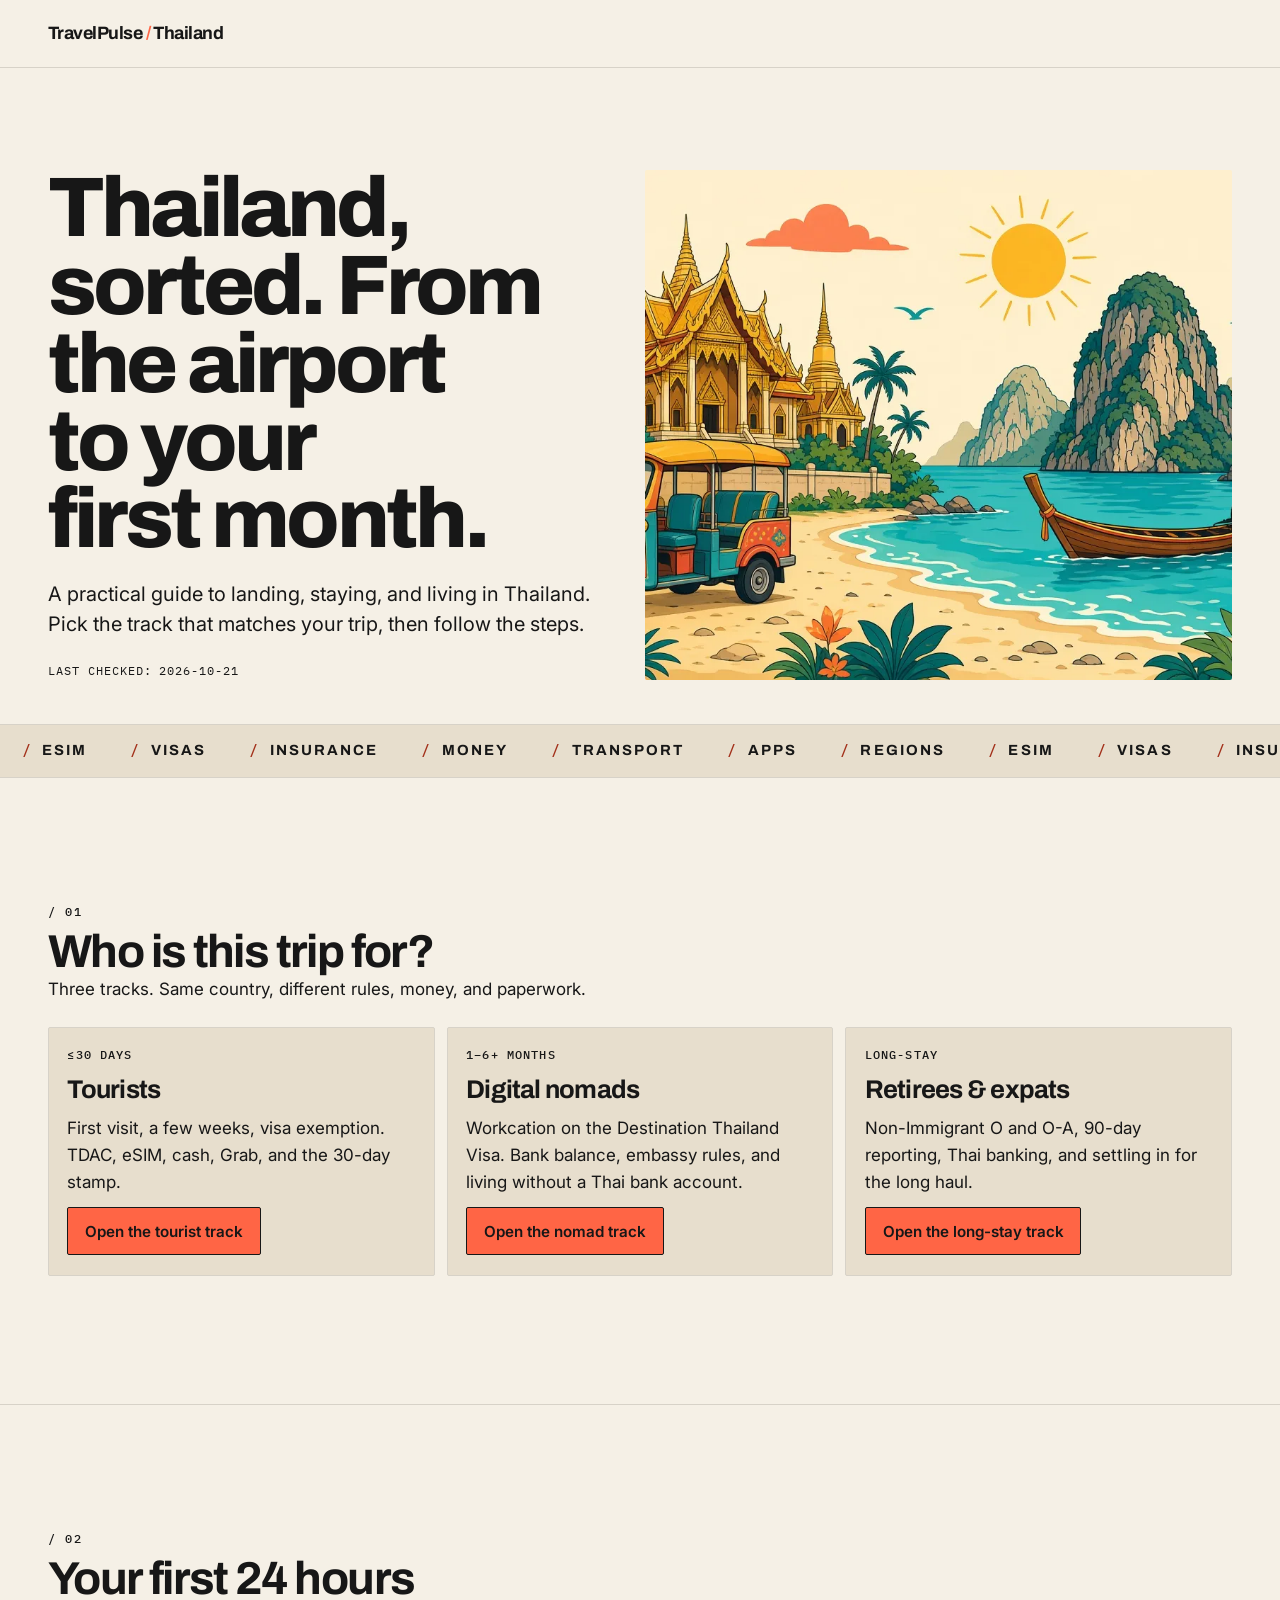
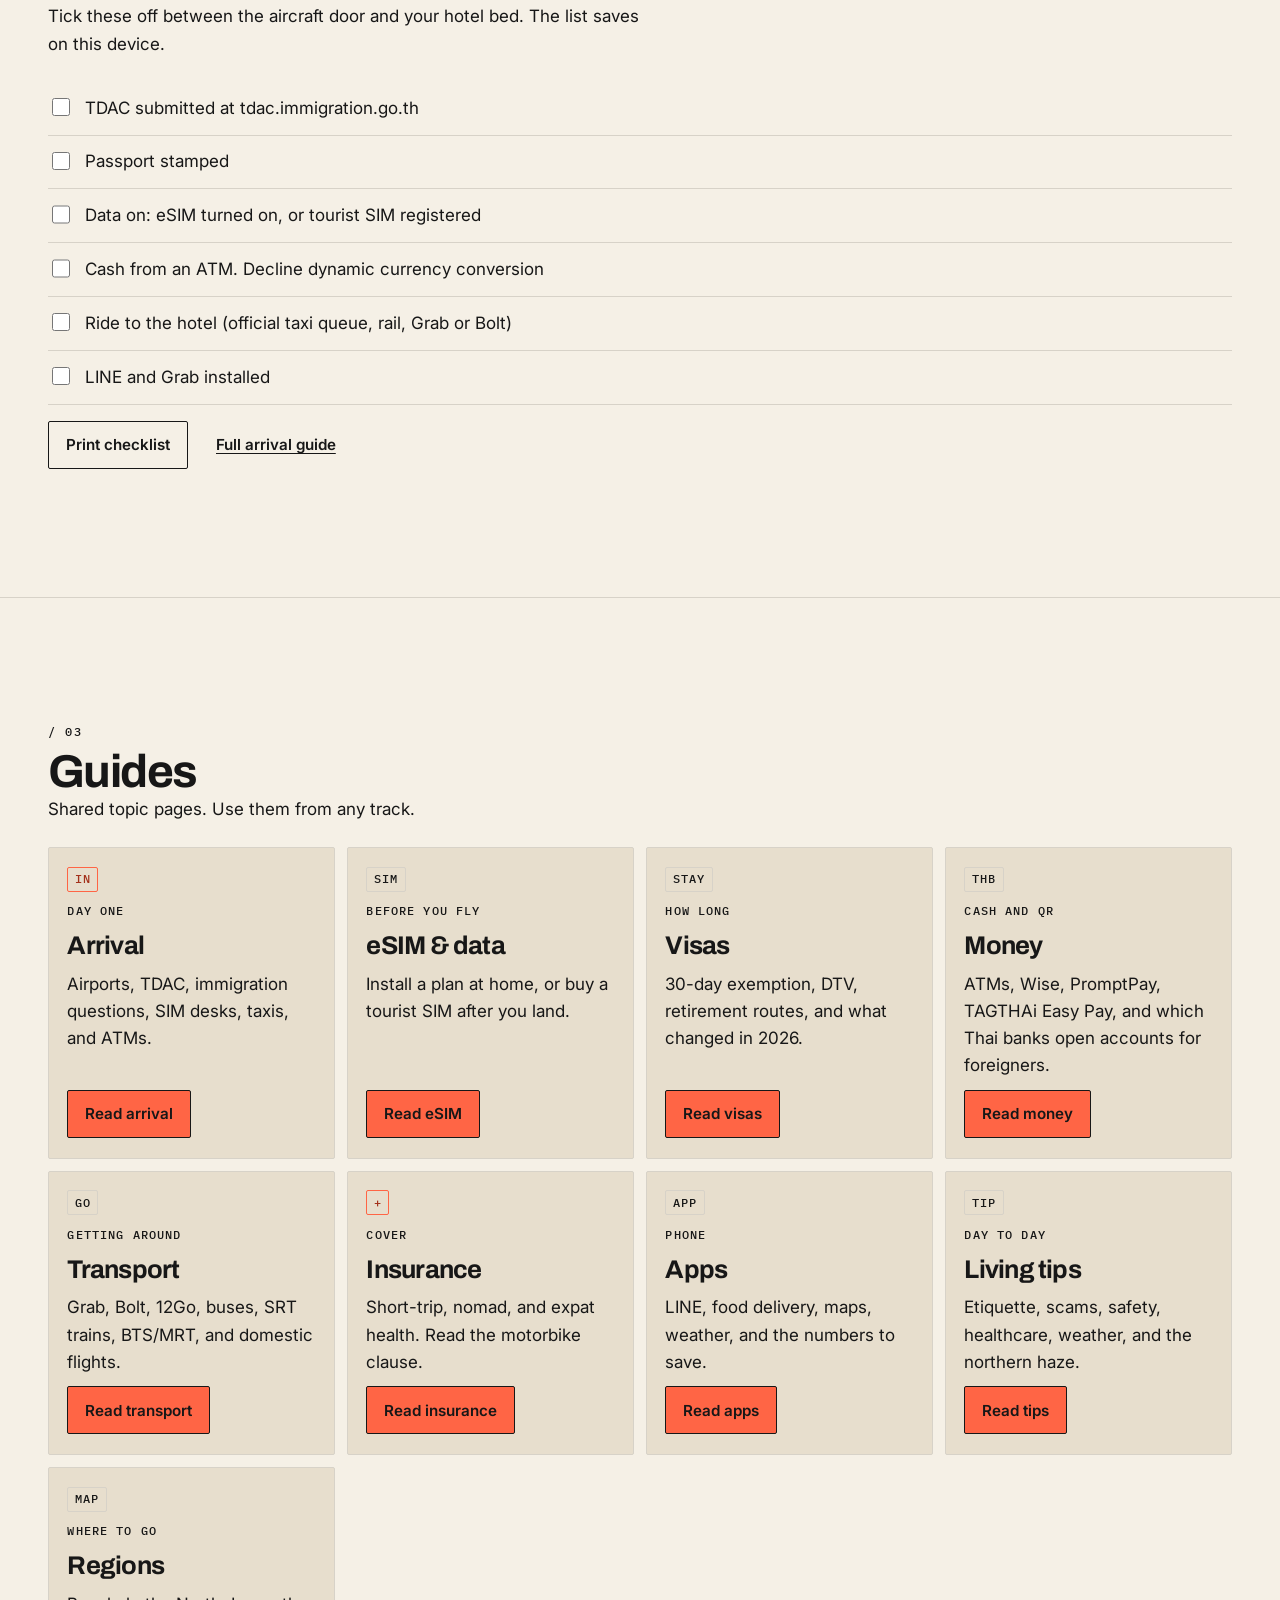
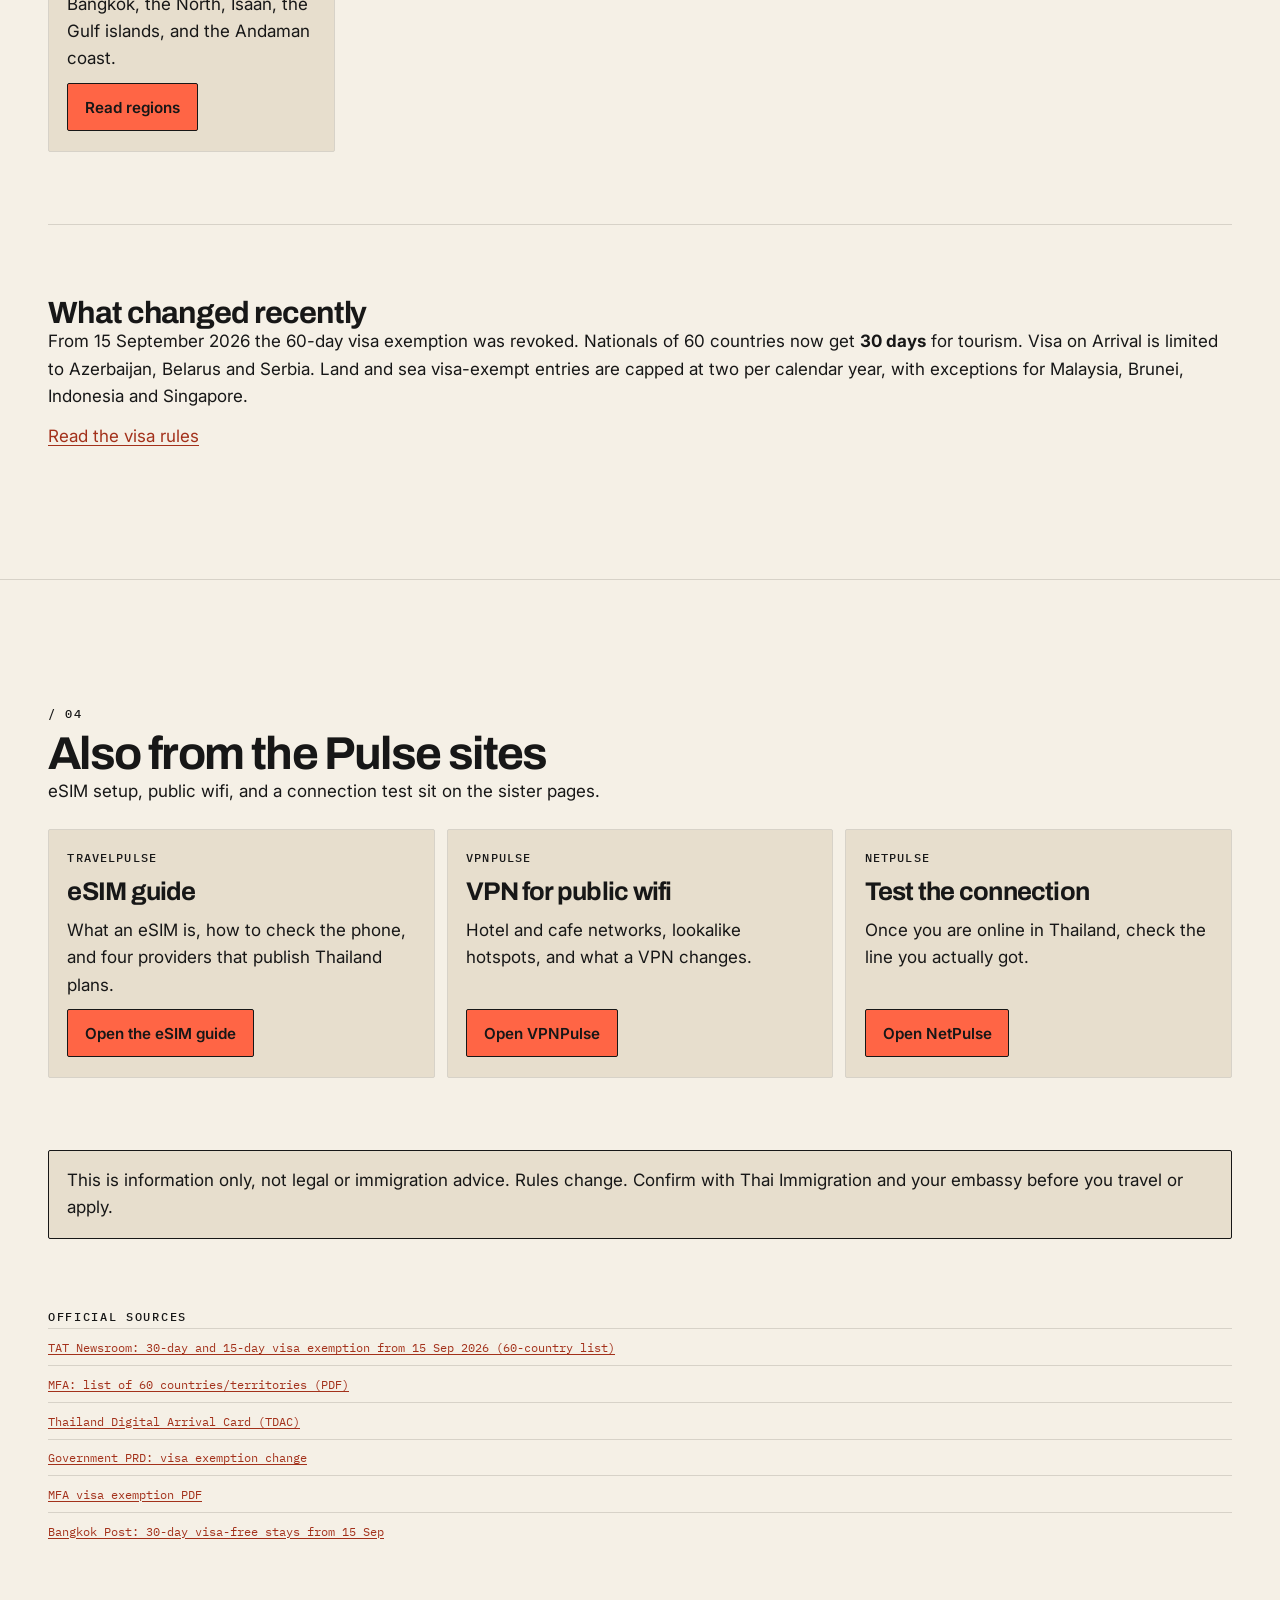
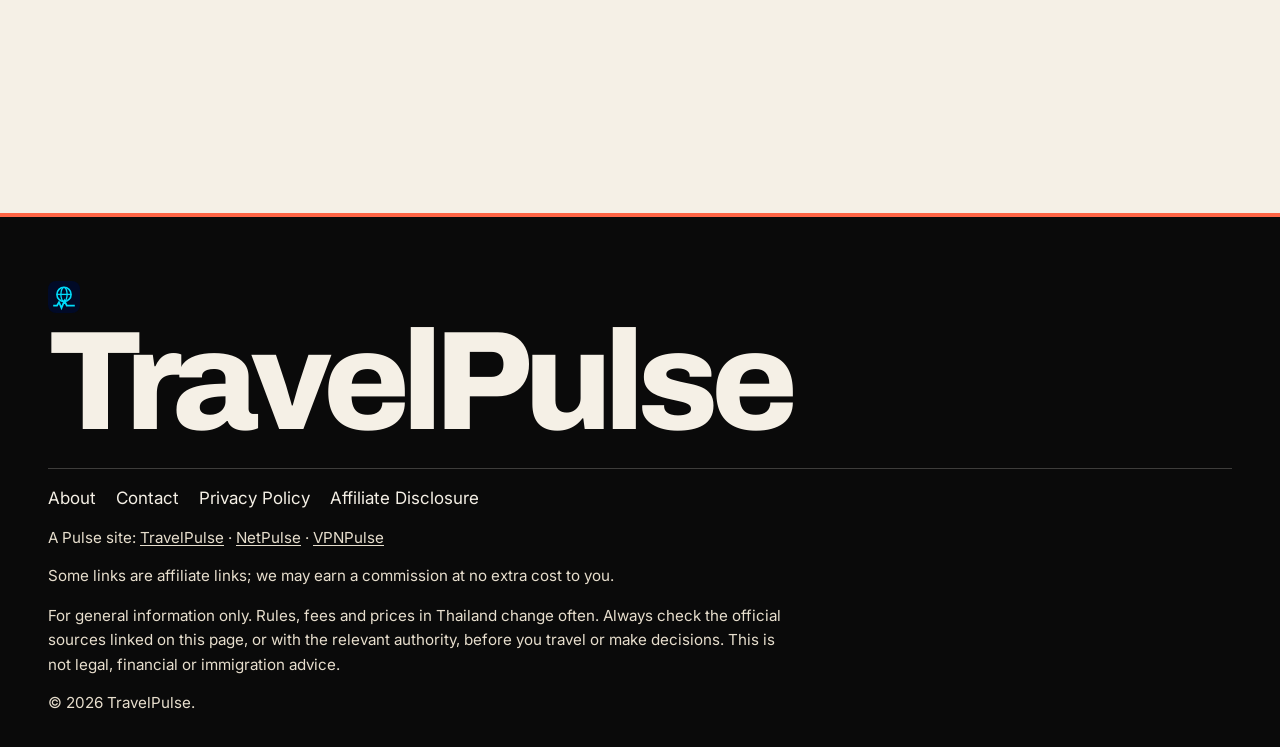
==== index.html @ a3509931 "Index hero: big borderless illustration on desktop (>=1024px)" ====
<!DOCTYPE html>
<html lang="en">
<head>
  <meta charset="UTF-8">
  <meta name="viewport" content="width=device-width, initial-scale=1.0">
  <meta name="theme-color" content="#F5F0E6">
  <title>Thailand guide - TravelPulse</title>
  <link rel="icon" type="image/svg+xml" href="img/travelpulse-icon.svg">
  <meta name="description" content="A practical guide to Thailand: tourists, digital nomads, and long-stay. Arrival, visas, money, transport, from the airport to the first month.">
  <link rel="canonical" href="https://travelpulse.site/thailand/">
  <meta property="og:title" content="Thailand guide - TravelPulse">
  <meta property="og:description" content="A practical guide to Thailand: tourists, digital nomads, and long-stay. Arrival, visas, money, transport, from the airport to the first month.">
  <meta property="og:url" content="https://travelpulse.site/thailand/">
  <meta property="og:type" content="website">
  <meta property="og:site_name" content="TravelPulse">
  <meta name="twitter:card" content="summary">
  <link rel="preconnect" href="https://fonts.googleapis.com">
  <link rel="preconnect" href="https://fonts.gstatic.com" crossorigin>
  <link href="https://fonts.googleapis.com/css2?family=Archivo:wght@600;700;800&family=IBM+Plex+Mono:wght@400;500&family=Inter:wght@400;500;600&family=Noto+Sans+Thai:wght@400;500;700&display=swap" rel="stylesheet">
  <link rel="stylesheet" href="assets/css/style.css">
  <script>document.documentElement.classList.add("js");</script>
  <script type="application/ld+json">
{
  "@context": "https://schema.org",
  "@type": "FAQPage",
  "mainEntity": [
    {
      "@type": "Question",
      "name": "Do I need a TDAC to enter Thailand?",
      "acceptedAnswer": {
        "@type": "Answer",
        "text": "Yes. All non-Thai nationals entering by air, land or sea must submit a Thailand Digital Arrival Card online within 3 days before arrival, including arrival day. It is free and it is not a visa. Use only tdac.immigration.go.th."
      }
    },
    {
      "@type": "Question",
      "name": "How long can I stay in Thailand without a visa from 15 September 2026?",
      "acceptedAnswer": {
        "@type": "Answer",
        "text": "Nationals of 60 countries, including the UK, US, EU states, Australia, Canada and New Zealand, get 30 days for tourism. Seychelles and Mauritius get 15 days. Argentina, Brazil, Chile, South Korea and Peru keep 90 days under bilateral agreements."
      }
    },
    {
      "@type": "Question",
      "name": "Should I buy an eSIM before I fly?",
      "acceptedAnswer": {
        "@type": "Answer",
        "text": "An eSIM installed before the flight gives you data in the arrivals hall. Airport booths for AIS, TrueMove H and dtac need passport registration. A Thai number is a separate product from most data-only travel eSIMs."
      }
    }
  ]
}
  </script>
</head>
<body>
  <a class="skip-link" href="#main">Skip to content</a>
  <header class="site-header">
    <nav class="site-nav" aria-label="Primary">
      <a class="wordmark" href="index.html" aria-current="page">TravelPulse <span class="wm-slash">/</span> Thailand</a>
      <details class="nav-details">
        <summary class="nav-toggle">
          <span class="nav-toggle-bars" aria-hidden="true"><span></span><span></span><span></span></span>
          <span class="label-open">Menu</span>
          <span class="label-close">Close</span>
        </summary>
        <div class="nav-panel" id="primary-menu">
          <ul class="nav-links">
            <li><a href="tourists.html">Tourists <span class="num">01</span></a></li>
            <li><a href="nomads.html">Nomads <span class="num">02</span></a></li>
            <li><a href="retirees.html">Retirees <span class="num">03</span></a></li>
            <li class="nav-guides">
              <details class="guides-details">
                <summary>Guides <span class="num">04</span></summary>
                <ul class="nav-sub" id="guides-menu">
                <li><a href="arrival.html">Arrival <span class="num">05</span></a></li>
                <li><a href="visas.html">Visas <span class="num">06</span></a></li>
                <li><a href="money.html">Money <span class="num">07</span></a></li>
                <li><a href="transport.html">Transport <span class="num">08</span></a></li>
                <li><a href="living.html">Tips <span class="num">09</span></a></li>
                <li><a href="regions.html">Regions <span class="num">10</span></a></li>
                  <li><a href="index.html">Thailand</a></li>
                  <li><a href="https://travelpulse.site/">← TravelPulse</a></li>
                </ul>
              </details>
            </li>
          </ul>
        </div>
      </details>
    </nav>
  </header>

  <main id="main" tabindex="-1">
    <section class="hero hero--home">
      <div class="container">
        <div class="hero-inner">
          <div class="hero-copy">
            <h1>Thailand, sorted. From the airport to your first month.</h1>
            <p class="lede">A practical guide to landing, staying, and living in Thailand. Pick the track that matches your trip, then follow the steps.</p>
            <p class="last-checked">Last checked: 2026-10-21</p>
          </div>
          <img class="hero-illu" src="img/illustrations/index.webp" alt="Cartoon illustration of a tuk-tuk on a beach beside a longtail boat, a temple and limestone cliffs" width="1280" height="720" decoding="async" fetchpriority="high">
        </div>
      </div>
    </section>

    <div class="marquee" aria-hidden="true">
      <div class="marquee-track">
        <div class="marquee-group"><span>eSIM</span><span>Visas</span><span>Insurance</span><span>Money</span><span>Transport</span><span>Apps</span><span>Regions</span></div>
        <div class="marquee-group"><span>eSIM</span><span>Visas</span><span>Insurance</span><span>Money</span><span>Transport</span><span>Apps</span><span>Regions</span></div>
      </div>
    </div>

    <section class="section" aria-labelledby="tracks-title">
      <div class="container">
        <h2 class="section-title" id="tracks-title">Who is this trip for?</h2>
        <p class="section-intro">Three tracks. Same country, different rules, money, and paperwork.</p>
        <div class="track-grid">
          <article class="tool-card track-card">
            <span class="tool-tag">≤30 days</span>
            <h3>Tourists</h3>
            <p>First visit, a few weeks, visa exemption. TDAC, eSIM, cash, Grab, and the 30-day stamp.</p>
            <a href="tourists.html" class="btn btn-primary">Open the tourist track</a>
          </article>
          <article class="tool-card track-card">
            <span class="tool-tag">1–6+ months</span>
            <h3>Digital nomads</h3>
            <p>Workcation on the Destination Thailand Visa. Bank balance, embassy rules, and living without a Thai bank account.</p>
            <a href="nomads.html" class="btn btn-primary">Open the nomad track</a>
          </article>
          <article class="tool-card track-card">
            <span class="tool-tag">Long-stay</span>
            <h3>Retirees &amp; expats</h3>
            <p>Non-Immigrant O and O-A, 90-day reporting, Thai banking, and settling in for the long haul.</p>
            <a href="retirees.html" class="btn btn-primary">Open the long-stay track</a>
          </article>
        </div>
      </div>
    </section>

    <section class="section" aria-labelledby="hours-title">
      <div class="container">
        <h2 class="section-title" id="hours-title">Your first 24 hours</h2>
        <p class="section-intro">Tick these off between the aircraft door and your hotel bed. The list saves on this device.</p>
        <ul class="checklist" data-checklist="arrival">
          <li><label><input type="checkbox" data-key="tdac"> TDAC submitted at tdac.immigration.go.th</label></li>
          <li><label><input type="checkbox" data-key="stamp"> Passport stamped</label></li>
          <li><label><input type="checkbox" data-key="data"> Data on: eSIM turned on, or tourist SIM registered</label></li>
          <li><label><input type="checkbox" data-key="cash"> Cash from an ATM. Decline dynamic currency conversion</label></li>
          <li><label><input type="checkbox" data-key="ride"> Ride to the hotel (official taxi queue, rail, Grab or Bolt)</label></li>
          <li><label><input type="checkbox" data-key="apps"> LINE and Grab installed</label></li>
        </ul>
        <div class="checklist-actions">
          <button type="button" class="btn btn-ghost" data-print>Print checklist</button>
          <a class="btn btn-ghost-text" href="arrival.html">Full arrival guide</a>
        </div>
      </div>
    </section>

    <section class="section" aria-labelledby="topics-title">
      <div class="container">
        <h2 class="section-title" id="topics-title">Guides</h2>
        <p class="section-intro">Shared topic pages. Use them from any track.</p>
        <div class="tools-grid">
          <article class="tool-card">
            <span class="tool-mark mark-coral" aria-hidden="true">IN</span>
            <span class="tool-tag">Day one</span>
            <h3>Arrival</h3>
            <p>Airports, TDAC, immigration questions, SIM desks, taxis, and ATMs.</p>
            <a href="arrival.html" class="btn btn-primary">Read arrival</a>
          </article>
          <article class="tool-card">
            <span class="tool-mark mark-sky" aria-hidden="true">SIM</span>
            <span class="tool-tag">Before you fly</span>
            <h3>eSIM &amp; data</h3>
            <p>Install a plan at home, or buy a tourist SIM after you land.</p>
            <a href="esim.html" class="btn btn-primary">Read eSIM</a>
          </article>
          <article class="tool-card">
            <span class="tool-mark mark-midnight" aria-hidden="true">STAY</span>
            <span class="tool-tag">How long</span>
            <h3>Visas</h3>
            <p>30-day exemption, DTV, retirement routes, and what changed in 2026.</p>
            <a href="visas.html" class="btn btn-primary">Read visas</a>
          </article>
          <article class="tool-card">
            <span class="tool-mark mark-marigold" aria-hidden="true">THB</span>
            <span class="tool-tag">Cash and QR</span>
            <h3>Money</h3>
            <p>ATMs, Wise, PromptPay, TAGTHAi Easy Pay, and which Thai banks open accounts for foreigners.</p>
            <a href="money.html" class="btn btn-primary">Read money</a>
          </article>
          <article class="tool-card">
            <span class="tool-mark" aria-hidden="true">GO</span>
            <span class="tool-tag">Getting around</span>
            <h3>Transport</h3>
            <p>Grab, Bolt, 12Go, buses, SRT trains, BTS/MRT, and domestic flights.</p>
            <a href="transport.html" class="btn btn-primary">Read transport</a>
          </article>
          <article class="tool-card">
            <span class="tool-mark mark-coral" aria-hidden="true">+</span>
            <span class="tool-tag">Cover</span>
            <h3>Insurance</h3>
            <p>Short-trip, nomad, and expat health. Read the motorbike clause.</p>
            <a href="insurance.html" class="btn btn-primary">Read insurance</a>
          </article>
          <article class="tool-card">
            <span class="tool-mark mark-sky" aria-hidden="true">APP</span>
            <span class="tool-tag">Phone</span>
            <h3>Apps</h3>
            <p>LINE, food delivery, maps, weather, and the numbers to save.</p>
            <a href="apps.html" class="btn btn-primary">Read apps</a>
          </article>
          <article class="tool-card">
            <span class="tool-mark mark-marigold" aria-hidden="true">TIP</span>
            <span class="tool-tag">Day to day</span>
            <h3>Living tips</h3>
            <p>Etiquette, scams, safety, healthcare, weather, and the northern haze.</p>
            <a href="living.html" class="btn btn-primary">Read tips</a>
          </article>
          <article class="tool-card">
            <span class="tool-mark mark-midnight" aria-hidden="true">MAP</span>
            <span class="tool-tag">Where to go</span>
            <h3>Regions</h3>
            <p>Bangkok, the North, Isaan, the Gulf islands, and the Andaman coast.</p>
            <a href="regions.html" class="btn btn-primary">Read regions</a>
          </article>
        </div>

        <aside class="changed-box">
          <h2>What changed recently</h2>
          <p>From 15 September 2026 the 60-day visa exemption was revoked. Nationals of 60 countries now get <strong>30 days</strong> for tourism. Visa on Arrival is limited to Azerbaijan, Belarus and Serbia. Land and sea visa-exempt entries are capped at two per calendar year, with exceptions for Malaysia, Brunei, Indonesia and Singapore.</p>
          <p><a href="visas.html">Read the visa rules</a></p>
        </aside>
      </div>
    </section>

    <section class="section cross-promo" aria-labelledby="pulse-title">
      <div class="container">
        <h2 class="section-title" id="pulse-title">Also from the Pulse sites</h2>
        <p class="section-intro">eSIM setup, public wifi, and a connection test sit on the sister pages.</p>
        <div class="tools-grid">
          <article class="tool-card">
            <span class="tool-tag">TravelPulse</span>
            <h3>eSIM guide</h3>
            <p>What an eSIM is, how to check the phone, and four providers that publish Thailand plans.</p>
            <a href="https://travelpulse.site/esim.html" class="btn btn-primary">Open the eSIM guide</a>
          </article>
          <article class="tool-card">
            <span class="tool-tag">VPNPulse</span>
            <h3>VPN for public wifi</h3>
            <p>Hotel and cafe networks, lookalike hotspots, and what a VPN changes.</p>
            <a href="https://vpnpulse.site" class="btn btn-primary" target="_blank" rel="noopener">Open VPNPulse</a>
          </article>
          <article class="tool-card">
            <span class="tool-tag">NetPulse</span>
            <h3>Test the connection</h3>
            <p>Once you are online in Thailand, check the line you actually got.</p>
            <a href="https://netpulse.site" class="btn btn-primary" target="_blank" rel="noopener">Open NetPulse</a>
          </article>
        </div>
                <aside class="disclaimer-box" role="note">
          <p>This is information only, not legal or immigration advice. Rules change. Confirm with Thai Immigration and your embassy before you travel or apply.</p>
        </aside>
                <section class="sources" aria-labelledby="sources-title">
          <h2 id="sources-title">Official sources</h2>
          <ul>
            <li><a href="https://www.tatnews.org/2026/09/thailand-introduces-new-30-day-and-15-day-visa-exemption-rules-from-15-september/" target="_blank" rel="noopener">TAT Newsroom: 30-day and 15-day visa exemption from 15 Sep 2026 (60-country list)</a></li>
            <li><a href="https://image.mfa.go.th/mfa/0/zE6021nSnu/0303/%E0%B8%9C.30.pdf" target="_blank" rel="noopener">MFA: list of 60 countries/territories (PDF)</a></li>
            <li><a href="https://tdac.immigration.go.th" target="_blank" rel="noopener">Thailand Digital Arrival Card (TDAC)</a></li>
            <li><a href="https://thailand.prd.go.th/en/content/category/detail/id/48/iid/538547" target="_blank" rel="noopener">Government PRD: visa exemption change</a></li>
            <li><a href="https://image.mfa.go.th/mfa/0/TkZZJfspCP/Visa_Exemption_Scheme/PR-eng.pdf" target="_blank" rel="noopener">MFA visa exemption PDF</a></li>
            <li><a href="https://www.bangkokpost.com/thailand/general/3311970/30day-visafree-stays-to-take-effect-on-sept-15" target="_blank" rel="noopener">Bangkok Post: 30-day visa-free stays from 15 Sep</a></li>
          </ul>
        </section>
      </div>
    </section>
  </main>
  <footer class="site-footer">
    <div class="container">
      <a href="index.html" class="logo"><img class="logo-icon" src="img/travelpulse-icon.svg" alt="" width="28" height="28">TravelPulse</a>
      <ul class="footer-links">
        <li><a href="https://travelpulse.site/about.html">About</a></li>
        <li><a href="https://travelpulse.site/contact.html">Contact</a></li>
        <li><a href="https://travelpulse.site/privacy.html">Privacy Policy</a></li>
        <li><a href="https://travelpulse.site/affiliate-disclosure.html">Affiliate Disclosure</a></li>
      </ul>
      <p class="footer-copy">A Pulse site: <a href="https://travelpulse.site/">TravelPulse</a> · <a href="https://netpulse.site" target="_blank" rel="noopener">NetPulse</a> · <a href="https://vpnpulse.site" target="_blank" rel="noopener">VPNPulse</a></p>
      <p class="footer-copy">Some links are affiliate links; we may earn a commission at no extra cost to you.</p>
      <p class="footer-disclaimer">For general information only. Rules, fees and prices in Thailand change often. Always check the official sources linked on this page, or with the relevant authority, before you travel or make decisions. This is not legal, financial or immigration advice.</p>
      <p class="footer-copy">&copy; 2026 TravelPulse.</p>
    </div>
  </footer>
  <script src="thailand.js"></script>
</body>
</html>
---- assets/css/style.css ----
/* TravelPulse Thailand — Blitz restyle. Original CSS. */

:root {
  --cream: #F5F0E6;
  --sand: #E7DECD;
  --hairline: #D7D2C8;
  --ink: #171717;
  --deep: #0A0A0A;
  --coral: #FF6545;
  --coral-ink: #A3311B;
  --display: "Archivo", "Noto Sans Thai", sans-serif;
  --body: "Inter", "Noto Sans Thai", system-ui, sans-serif;
  --mono: "IBM Plex Mono", ui-monospace, monospace;
  --radius: 2px;
  --ease: cubic-bezier(0.22, 1, 0.36, 1);
  --section-pad: clamp(4.5rem, 10vw, 8.5rem);
  --block-pad: clamp(2.75rem, 6vw, 4.5rem);
  --max: 90rem;
  --nav-h: 4.25rem;
  --gutter: clamp(1.25rem, 4vw, 3rem);
}

*,
*::before,
*::after { box-sizing: border-box; }

html { scroll-behavior: smooth; }

body {
  margin: 0;
  min-height: 100vh;
  display: flex;
  flex-direction: column;
  padding-top: var(--nav-h);
  background: var(--cream);
  color: var(--ink);
  font-family: var(--body);
  font-size: 1.0625rem;
  line-height: 1.6;
  overflow-x: clip;
}

main { flex: 1 0 auto; }

img, svg { max-width: 100%; height: auto; }

h1, h2, h3, p, ul, ol, figure { margin: 0; }

h1, h2, h3, [id] { scroll-margin-top: calc(var(--nav-h) + 0.75rem); }

h1 {
  font-family: var(--display);
  font-weight: 800;
  font-size: clamp(2.7rem, 6.6vw, 6rem);
  letter-spacing: -0.045em;
  line-height: 0.92;
  text-wrap: balance;
  max-width: 16ch;
  overflow-wrap: break-word;
}

h2, .section-title {
  font-family: var(--display);
  font-weight: 700;
  font-size: clamp(1.85rem, 3.6vw, 3.15rem);
  letter-spacing: -0.035em;
  line-height: 1.02;
  text-wrap: balance;
}

h3 {
  font-family: var(--display);
  font-weight: 700;
  font-size: clamp(1.25rem, 2vw, 1.65rem);
  letter-spacing: -0.03em;
  line-height: 1.15;
}

p + p,
ul + p,
ol + p,
p + ul,
p + ol { margin-top: 0.85rem; }

.lede {
  max-width: 38rem;
  margin-top: 1.25rem;
  font-size: clamp(1.05rem, 1.6vw, 1.25rem);
  line-height: 1.5;
}

a { color: var(--coral-ink); text-underline-offset: 0.16em; }

a:hover { color: var(--ink); }

:focus { outline: none; }

:focus-visible {
  outline: 2px solid var(--coral);
  outline-offset: 3px;
}

::selection { background: var(--coral); color: var(--ink); }

.skip-link {
  position: fixed;
  left: 0.75rem;
  top: 0.75rem;
  z-index: 80;
  padding: 0.55rem 0.8rem;
  background: var(--ink);
  color: var(--cream);
  text-decoration: none;
  border-radius: var(--radius);
  transform: translateY(-150%);
}

.skip-link:focus {
  transform: none;
}

.container {
  width: min(var(--max), calc(100% - var(--gutter) * 2));
  margin-inline: auto;
}

.vpn-wrap { width: 100%; }

[hidden] { display: none !important; }

/* ---------- Nav ---------- */

.site-header {
  position: fixed;
  inset: 0 0 auto 0;
  z-index: 40;
  height: var(--nav-h);
  background: var(--cream);
  border-bottom: 1px solid var(--hairline);
}

.site-nav {
  height: 100%;
  width: min(var(--max), calc(100% - var(--gutter) * 2));
  margin-inline: auto;
  display: flex;
  align-items: center;
  justify-content: space-between;
  gap: 1rem;
}

.wordmark {
  color: var(--ink);
  text-decoration: none;
  font-family: var(--display);
  font-weight: 700;
  font-size: clamp(0.95rem, 2.4vw, 1.12rem);
  letter-spacing: -0.03em;
  white-space: nowrap;
  position: relative;
  z-index: 3;
}

.wordmark:hover { color: var(--ink); }

.wm-slash { color: var(--coral); }

.nav-details { position: relative; }

.nav-toggle {
  position: relative;
  z-index: 3;
  display: inline-flex;
  align-items: center;
  gap: 0.55rem;
  min-height: 44px;
  padding: 0 0.15rem;
  list-style: none;
  cursor: pointer;
  color: var(--ink);
  font-family: var(--mono);
  font-size: 0.72rem;
  letter-spacing: 0.12em;
  text-transform: uppercase;
}

.nav-toggle::-webkit-details-marker { display: none; }

.nav-toggle::marker { content: ""; }

.label-close { display: none; }

.nav-details[open] .label-open { display: none; }

.nav-details[open] .label-close { display: inline; }

.nav-toggle-bars {
  position: relative;
  width: 1.2rem;
  height: 0.75rem;
}

.nav-toggle-bars span {
  position: absolute;
  left: 0;
  right: 0;
  height: 1.5px;
  background: currentColor;
  transition: transform 0.35s var(--ease), top 0.35s var(--ease), opacity 0.2s linear;
}

.nav-toggle-bars span:nth-child(1) { top: 0; }
.nav-toggle-bars span:nth-child(2) { top: 0.34rem; }
.nav-toggle-bars span:nth-child(3) { top: 0.68rem; }

.nav-details[open] .nav-toggle-bars span:nth-child(1) {
  top: 0.34rem;
  transform: rotate(45deg);
}

.nav-details[open] .nav-toggle-bars span:nth-child(2) { opacity: 0; }

.nav-details[open] .nav-toggle-bars span:nth-child(3) {
  top: 0.34rem;
  transform: rotate(-45deg);
}

.nav-links, .nav-sub {
  list-style: none;
  margin: 0;
  padding: 0;
}

.num {
  font-family: var(--mono);
  font-weight: 500;
  letter-spacing: 0.08em;
  color: var(--coral-ink);
}

.site-nav a[aria-current="page"] { color: var(--coral-ink); }

.site-nav a.wordmark[aria-current="page"] { color: var(--ink); }

@media (max-width: 1023px) {
  body:has(.nav-details[open]) { overflow: hidden; }

  .nav-details[open] .nav-panel {
    position: fixed;
    z-index: 2;
    top: var(--nav-h);
    left: 0;
    right: 0;
    bottom: 0;
    display: block;
    overflow: auto;
    background: var(--cream);
    padding: 0.5rem var(--gutter) 2.5rem;
  }

  .nav-links > li > a,
  .nav-sub a {
    display: flex;
    justify-content: space-between;
    align-items: baseline;
    gap: 1rem;
    padding: 0.62rem 0;
    border-top: 1px solid var(--hairline);
    color: var(--ink);
    text-decoration: none;
    font-family: var(--display);
    font-weight: 700;
    font-size: clamp(1.85rem, 7vw, 2.7rem);
    letter-spacing: -0.04em;
    line-height: 1.05;
  }

  .nav-links .num,
  .nav-sub .num { font-size: 0.8rem; letter-spacing: 0.06em; }

  /* Chrome hides closed <details> via ::details-content. Show Guides only while the menu is open. */
  .nav-details[open] .guides-details::details-content {
    display: block !important;
    content-visibility: visible !important;
    height: auto !important;
  }

  .nav-details .guides-details > ul {
    display: block;
    position: static;
    border: 0;
    box-shadow: none;
    background: transparent;
  }

  .guides-details > summary {
    pointer-events: none;
    display: block;
    margin-top: 0.85rem;
    padding: 0.35rem 0;
    font-family: var(--mono);
    font-size: 0.72rem;
    letter-spacing: 0.14em;
    text-transform: uppercase;
    color: var(--ink);
  }
}

@media (min-width: 1024px) {
  /* Same Chrome rule: a closed details has zero width, so the link row sat off-screen. */
  .nav-details::details-content {
    display: block !important;
    content-visibility: visible !important;
    height: auto !important;
  }

  .nav-details,
  .nav-details .nav-panel,
  .nav-links { width: max-content; }

  .nav-details > .nav-toggle { display: none; }

  .nav-details .nav-panel { display: block; }

  .nav-links {
    display: flex;
    align-items: center;
    gap: 1.65rem;
  }

  .nav-links > li > a,
  .guides-details > summary {
    display: inline-flex;
    align-items: baseline;
    gap: 0.4rem;
    color: var(--ink);
    text-decoration: none;
    font-weight: 500;
    font-size: 0.98rem;
    list-style: none;
    cursor: pointer;
  }

  .guides-details > summary::-webkit-details-marker { display: none; }
  .guides-details > summary::marker { content: ""; }

  .nav-links > li > a:hover,
  .guides-details > summary:hover,
  .guides-details[open] > summary { color: var(--coral-ink); }

  .nav-links .num { font-size: 0.68rem; }

  .nav-guides { position: relative; }

  .guides-details > ul {
    position: absolute;
    top: calc(100% + 0.85rem);
    right: 0;
    z-index: 5;
    width: 16.5rem;
    background: var(--cream);
    border: 1px solid var(--hairline);
    border-radius: var(--radius);
    box-shadow: 0 16px 40px rgba(10, 10, 10, 0.08);
    padding: 0.3rem 0;
  }

  .nav-sub a {
    display: flex;
    justify-content: space-between;
    align-items: baseline;
    gap: 1rem;
    padding: 0.62rem 0.9rem;
    color: var(--ink);
    text-decoration: none;
    font-size: 0.95rem;
    font-weight: 500;
  }

  .nav-sub a:hover { background: var(--sand); color: var(--ink); }

  .nav-sub .num { font-size: 0.68rem; }
}

/* ---------- Hero, marquee ---------- */

.hero,
.vpn-intro,
.page-404 {
  padding-block: clamp(3.25rem, 8vw, 6.5rem) clamp(1.5rem, 4vw, 2.75rem);
}

.hero-copy { min-width: 0; }

.hero-illu {
  display: block;
  width: min(100%, 22rem);
  height: auto;
  aspect-ratio: 16 / 9;
  object-fit: cover;
  margin-top: clamp(1.35rem, 3vw, 2rem);
  border: 1px solid var(--ink);
  border-radius: var(--radius);
}

@media (min-width: 640px) {
  .hero-inner,
  .vpn-intro,
  .page-404 {
    display: grid;
    grid-template-columns: minmax(0, 1fr) clamp(10.5rem, 30vw, 24rem);
    align-items: center;
    column-gap: clamp(1.25rem, 3vw, 3.5rem);
  }

  .hero-illu {
    width: 100%;
    max-width: none;
    margin-top: 0;
    justify-self: end;
  }
}

.last-checked {
  margin-top: 1.35rem;
  font-family: var(--mono);
  font-size: 0.75rem;
  letter-spacing: 0.08em;
  text-transform: uppercase;
  color: var(--ink);
}

.marquee {
  overflow: hidden;
  border-block: 1px solid var(--hairline);
  background: var(--sand);
  padding-block: 0.85rem;
}

.marquee-track {
  display: flex;
  width: max-content;
  animation: ticker 36s linear infinite;
}

.marquee-group {
  display: flex;
  flex: none;
  align-items: center;
}

.marquee-group span {
  padding-inline: 1.35rem;
  font-family: var(--display);
  font-weight: 700;
  font-size: 0.92rem;
  letter-spacing: 0.14em;
  text-transform: uppercase;
  white-space: nowrap;
}

.marquee-group span::before {
  content: "/ ";
  font-family: var(--mono);
  font-weight: 500;
  letter-spacing: 0.08em;
  color: var(--coral-ink);
}

main { counter-reset: blk; }

main > .section,
.policy-section,
.vpn-cta,
.vpn-wrap > h2.section-title,
.vpn-intro + .tools-grid {
  counter-increment: blk;
}

.policy-section::before,
.vpn-cta::before,
.section-title::before,
.vpn-intro + .tools-grid::before {
  content: "/ " counter(blk, decimal-leading-zero);
  display: block;
  margin-bottom: 0.7rem;
  font-family: var(--mono);
  font-size: 0.75rem;
  font-weight: 500;
  letter-spacing: 0.14em;
  color: var(--ink);
}

.vpn-intro + .tools-grid::before { grid-column: 1 / -1; }

main > .section {
  padding-block: var(--section-pad);
  border-top: 1px solid var(--hairline);
}

.marquee + .section { border-top: none; }

.section-intro {
  max-width: 38rem;
  margin-bottom: 1.5rem;
}

.policy-section,
.vpn-cta,
.vpn-wrap > h2.section-title {
  border-top: 1px solid var(--hairline);
  margin-top: var(--block-pad);
  padding-top: var(--block-pad);
}

.vpn-intro + .policy-section { margin-top: clamp(1.5rem, 4vw, 2.5rem); }

.vpn-intro + .tools-grid {
  border-top: 1px solid var(--hairline);
  margin-top: clamp(1.5rem, 4vw, 2.5rem);
  padding-top: var(--block-pad);
}

.policy-section ul,
.policy-section ol,
.vpn-cta ul {
  padding-left: 1.15rem;
}

.policy-section li + li { margin-top: 0.4rem; }

/* ---------- Buttons ---------- */

.btn {
  display: inline-flex;
  align-items: center;
  justify-content: center;
  min-height: 3rem;
  padding: 0.7rem 1.05rem;
  border: 1px solid var(--ink);
  border-radius: var(--radius);
  background: var(--coral);
  color: var(--ink);
  font-family: var(--body);
  font-size: 0.95rem;
  font-weight: 600;
  line-height: 1.25;
  text-align: center;
  text-decoration: none;
  cursor: pointer;
  overflow: hidden;
  appearance: none;
}

button.btn { font-family: var(--body); }

.btn:hover { color: var(--ink); background: #ff7d62; }

.btn-ghost,
.btn-outlined {
  background: transparent;
  color: var(--ink);
}

.btn-ghost:hover,
.btn-outlined:hover { background: var(--sand); color: var(--ink); }

.btn-ghost-text {
  background: transparent;
  border-color: transparent;
  color: var(--ink);
  text-decoration: underline;
  text-underline-offset: 0.18em;
}

.btn-ghost-text:hover { background: transparent; color: var(--coral-ink); }

.btn[aria-pressed="true"] {
  background: var(--ink);
  color: var(--cream);
  border-color: var(--ink);
}

.btn-roll {
  display: grid;
  justify-items: center;
  overflow: hidden;
  max-width: 100%;
}

.btn-roll > span {
  grid-area: 1 / 1;
  transition: transform 0.45s var(--ease);
}

.btn-roll > span:last-child { transform: translateY(110%); }

.btn:hover .btn-roll > span:first-child,
.btn:focus-visible .btn-roll > span:first-child { transform: translateY(-110%); }

.btn:hover .btn-roll > span:last-child,
.btn:focus-visible .btn-roll > span:last-child { transform: none; }

p:has(> .btn),
.card-actions,
.checklist-actions,
.stay-picker-btns {
  display: flex;
  flex-wrap: wrap;
  align-items: stretch;
  gap: 0.65rem;
}

p:has(> .btn) .btn,
.card-actions .btn,
.checklist-actions .btn {
  flex: 0 1 auto;
  max-width: 100%;
}

.checklist-actions,
.card-actions { margin-top: 1rem; }

/* ---------- Cards, banks, grids ---------- */

.tools-grid,
.track-grid,
.vpn-grid,
.bank-grid,
.follow-grid {
  display: grid;
  grid-template-columns: repeat(auto-fit, minmax(min(100%, 16.5rem), 1fr));
  gap: 0.75rem;
  margin-top: 1.15rem;
}

.track-grid { grid-template-columns: repeat(3, minmax(0, 1fr)); }

.tool-card,
.vpn-card,
.bank-card,
.vpn-cta,
.changed-box {
  min-width: 0;
}

.tool-card,
.vpn-card,
.bank-card {
  display: flex;
  flex-direction: column;
  gap: 0.65rem;
  padding: 1.15rem 1.15rem 1.25rem;
  background: var(--sand);
  border: 1px solid var(--hairline);
  border-radius: var(--radius);
  transition: border-color 0.35s var(--ease), background 0.35s var(--ease);
}

.tool-card:hover,
.vpn-card:hover,
.bank-card:hover {
  border-color: var(--ink);
  background: var(--cream);
  box-shadow: inset 3px 0 0 var(--coral);
}

.tool-card .btn,
.vpn-card .btn,
.bank-card .btn { margin-top: auto; align-self: flex-start; }

.tool-tag,
.bank-label,
.bank-pill,
.tool-mark,
.stay-picker-label {
  font-family: var(--mono);
  font-size: 0.72rem;
  font-weight: 500;
  letter-spacing: 0.1em;
  text-transform: uppercase;
}

.tool-tag, .tool-mark { width: fit-content; }

.tool-mark {
  padding: 0.15rem 0.4rem;
  border: 1px solid var(--hairline);
  border-radius: var(--radius);
  color: var(--ink);
}

.mark-coral { color: var(--coral-ink); border-color: var(--coral); }

.bank-app {
  display: flex;
  flex-wrap: wrap;
  align-items: center;
  gap: 0.4rem;
}

.bank-pill {
  padding: 0.15rem 0.45rem;
  border: 1px solid var(--ink);
  border-radius: var(--radius);
}

.bank-name, .vpn-name { font-size: 1.45rem; }

.bank-src, .tool-caption {
  font-family: var(--mono);
  font-size: 0.75rem;
  line-height: 1.45;
  letter-spacing: 0.01em;
}

.follow-grid {
  margin-top: var(--block-pad);
  padding-top: var(--block-pad);
  border-top: 1px solid var(--hairline);
}

/* ---------- Notes, lists, tables ---------- */

.verify-badge {
  display: inline-block;
  padding: 0.18rem 0.5rem;
  border-radius: 999px;
  background: var(--coral);
  color: var(--ink);
  font-family: var(--mono);
  font-size: 0.72rem;
  font-weight: 500;
  letter-spacing: 0.08em;
  text-transform: uppercase;
  line-height: 1.3;
}

.verify-note {
  margin-top: 0.9rem;
  padding: 0.75rem 0.9rem;
  background: var(--coral);
  color: var(--ink);
  border-radius: var(--radius);
  font-weight: 600;
}

.changed-box {
  margin-top: var(--block-pad);
  padding-top: var(--block-pad);
  border-top: 1px solid var(--hairline);
}

.changed-box h2 {
  font-size: clamp(1.45rem, 2.4vw, 2rem);
}

.disclaimer-box {
  margin-top: var(--block-pad);
  padding: 1rem 1.1rem;
  background: var(--sand);
  border: 1px solid var(--ink);
  border-radius: var(--radius);
}

.sources { margin-top: var(--block-pad); padding-bottom: 0.5rem; }

.sources h2 {
  margin-bottom: 0.35rem;
  font-family: var(--mono);
  font-size: 0.75rem;
  font-weight: 500;
  letter-spacing: 0.14em;
  text-transform: uppercase;
}

.sources ul { list-style: none; padding: 0; }

.sources li {
  padding-block: 0.55rem;
  border-top: 1px solid var(--hairline);
  font-family: var(--mono);
  font-size: 0.78rem;
  line-height: 1.45;
}

.sources a { overflow-wrap: anywhere; }

.checklist { list-style: none; padding: 0; margin-top: 0.5rem; }

.checklist li { border-bottom: 1px solid var(--hairline); }

.checklist label {
  display: flex;
  gap: 0.75rem;
  align-items: flex-start;
  padding-block: 0.8rem;
  cursor: pointer;
}

.checklist input {
  width: 1.15rem;
  height: 1.15rem;
  margin-top: 0.2rem;
  accent-color: var(--coral);
  flex: none;
}

.stay-picker { margin-top: 0.5rem; }

.stay-picker-label { margin-bottom: 0.65rem; }

.stay-picker-btns .btn { flex: 1 1 9.5rem; }

.faq-item {
  padding-block: 1rem;
  border-top: 1px solid var(--hairline);
}

.faq-item h3 { margin-bottom: 0.3rem; font-size: 1.3rem; }

.th-table-wrap {
  margin-top: 1.25rem;
  max-width: 100%;
  overflow-x: auto;
}

.th-table { width: 100%; border-collapse: collapse; }

.th-table th,
.th-table td {
  padding: 0.75rem 0.6rem;
  border-bottom: 1px solid var(--hairline);
  text-align: left;
  vertical-align: top;
}

.th-table th {
  font-family: var(--mono);
  font-size: 0.72rem;
  font-weight: 500;
  letter-spacing: 0.1em;
  text-transform: uppercase;
}

code {
  font-family: var(--mono);
  font-size: 0.92em;
}

/* ---------- Footer ---------- */

.site-footer {
  margin-top: var(--section-pad);
  padding: clamp(2.5rem, 6vw, 4rem) 0 2rem;
  background: var(--deep);
  color: var(--cream);
  border-top: 4px solid var(--coral);
}

.site-footer a { color: inherit; }

.site-footer a:hover { color: var(--coral); }

.site-footer .logo {
  display: flex;
  flex-direction: column;
  align-items: flex-start;
  gap: 0.75rem;
  max-width: 100%;
  color: var(--cream);
  text-decoration: none;
  font-family: var(--display);
  font-weight: 800;
  font-size: clamp(2.6rem, 11vw, 9.5rem);
  letter-spacing: -0.06em;
  line-height: 0.82;
}

.site-footer .logo:hover { color: var(--cream); }

.site-footer .logo-icon { width: 2rem; height: 2rem; }

.footer-links {
  display: flex;
  flex-wrap: wrap;
  gap: 0.4rem 1.25rem;
  list-style: none;
  margin: 1.75rem 0 0;
  padding: 1rem 0 0;
  border-top: 1px solid rgba(245, 240, 230, 0.22);
}

.footer-links a { text-decoration: none; }

.footer-links a:hover { text-decoration: underline; text-underline-offset: 0.16em; }

.footer-copy,
.footer-disclaimer {
  max-width: 46rem;
  margin-top: 0.85rem;
  color: var(--sand);
  font-size: 0.95rem;
}

.footer-disclaimer { margin-top: 1rem; }

/* ---------- Motion ---------- */

@keyframes clipup {
  from { clip-path: inset(100% 0 0 0); }
  to { clip-path: inset(0); }
}

@keyframes ticker {
  from { transform: translateX(0); }
  to { transform: translateX(-50%); }
}

html.js h1 {
  animation: clipup 0.9s var(--ease) both;
}

html.js .reveal:not(.is-in) {
  opacity: 0;
  transform: translateY(14px);
}

html.js .reveal.is-in {
  opacity: 1;
  transform: none;
  transition: opacity 0.7s var(--ease), transform 0.7s var(--ease);
}

html.js .reveal:not(.is-in):focus-within {
  opacity: 1;
  transform: none;
}

@media (max-width: 800px) {
  .track-grid { grid-template-columns: 1fr; }
}

@media (prefers-reduced-motion: reduce) {
  html { scroll-behavior: auto; }

  *,
  *::before,
  *::after {
    animation: none !important;
    transition: none !important;
  }

  html.js h1,
  html.js .reveal,
  html.js .reveal:not(.is-in) {
    opacity: 1;
    transform: none;
    clip-path: none;
  }

  .marquee-track {
    width: auto;
    flex-wrap: wrap;
    justify-content: center;
  }

  .marquee-group { flex-wrap: wrap; justify-content: center; }

  .marquee-group + .marquee-group { display: none; }
}

@media print {
  .site-header,
  .skip-link,
  .marquee,
  .nav-toggle { display: none !important; }

  body { padding-top: 0; background: #fff; }

  .site-footer {
    background: #fff;
    color: #000;
    border-top: 1px solid #000;
  }

  .site-footer .logo,
  .footer-copy,
  .footer-disclaimer { color: #000; }

  a { color: #000; }

  .btn-roll > span:last-child { display: none !important; }

  .btn-roll > span:first-child { transform: none !important; }
}

/* Index hero: big illustration on desktop, no frame */
@media (min-width: 1024px) {
  .hero--home .hero-inner {
    grid-template-columns: minmax(0, 1fr) minmax(0, 1.05fr);
    align-items: stretch;
  }
  .hero--home .hero-illu {
    border: 0;
    height: 100%;
    min-height: 22rem;
    aspect-ratio: auto;
    object-fit: cover;
    align-self: stretch;
  }
}
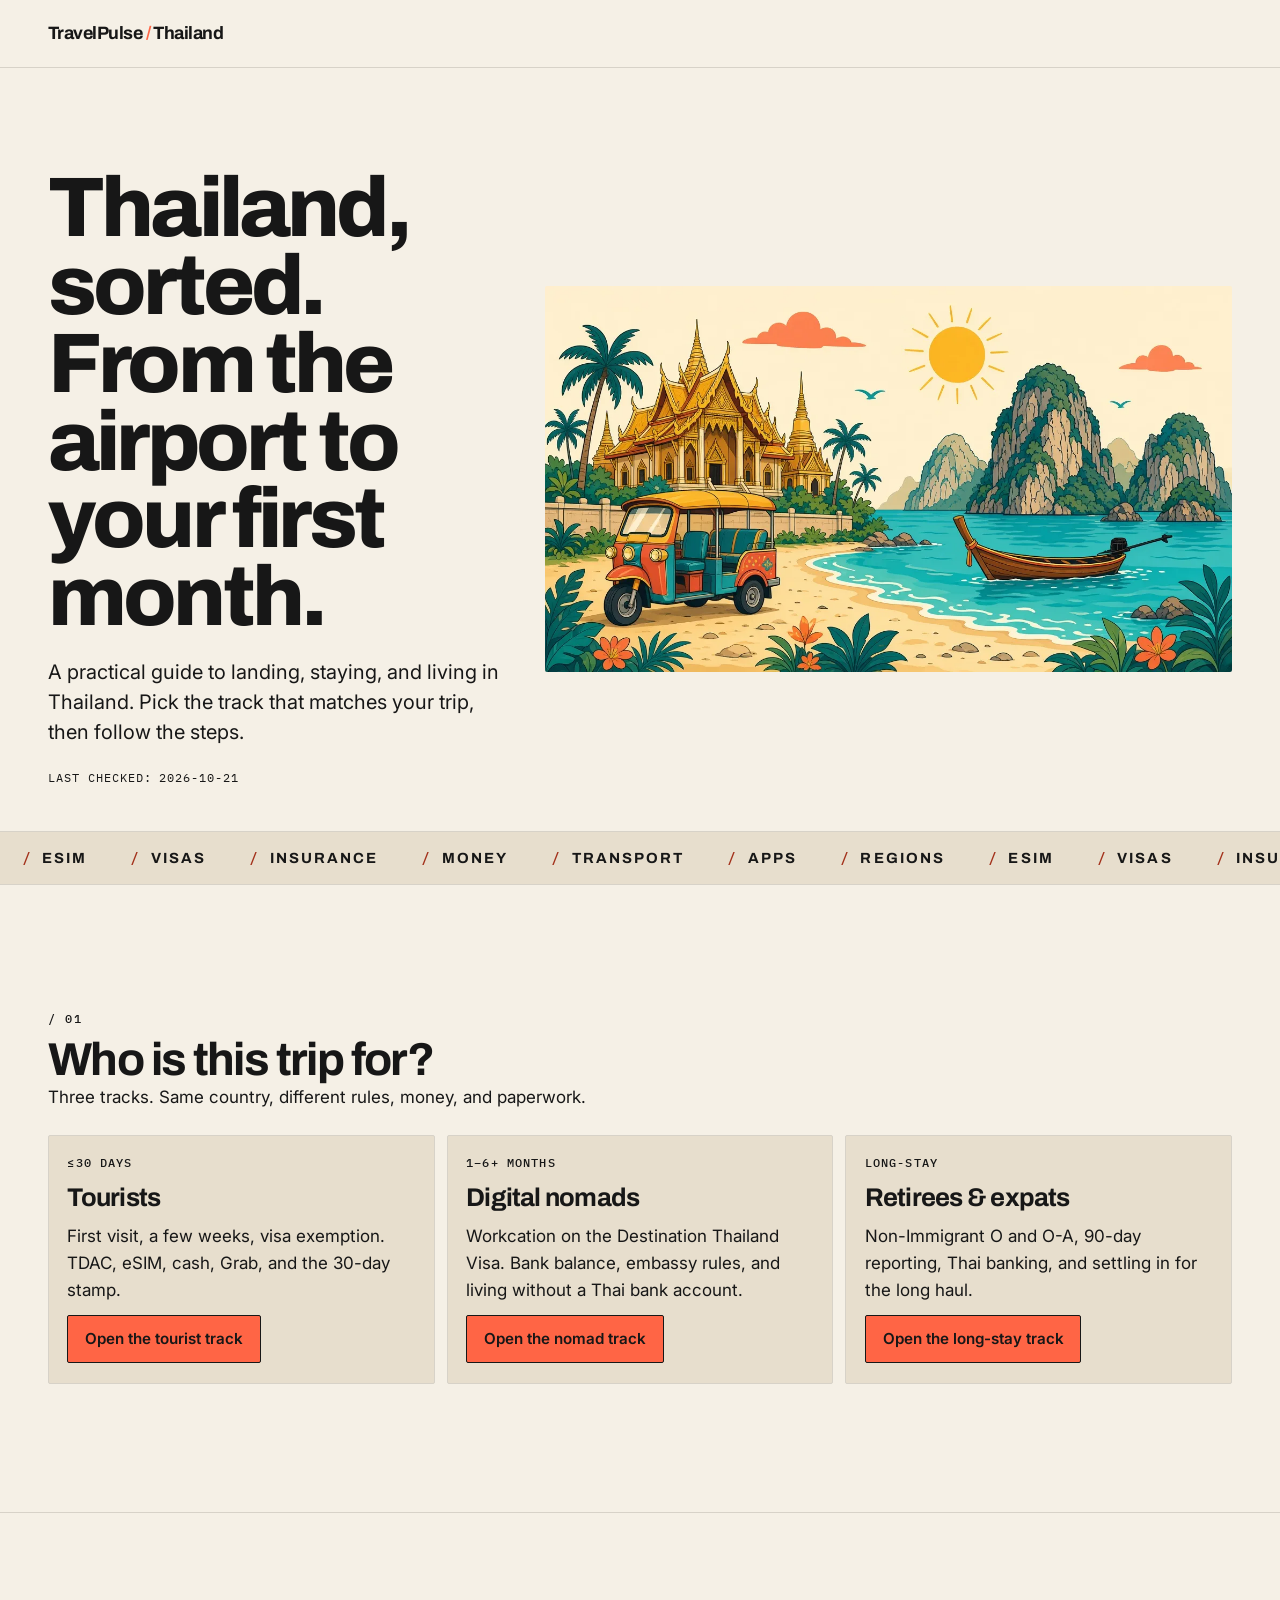
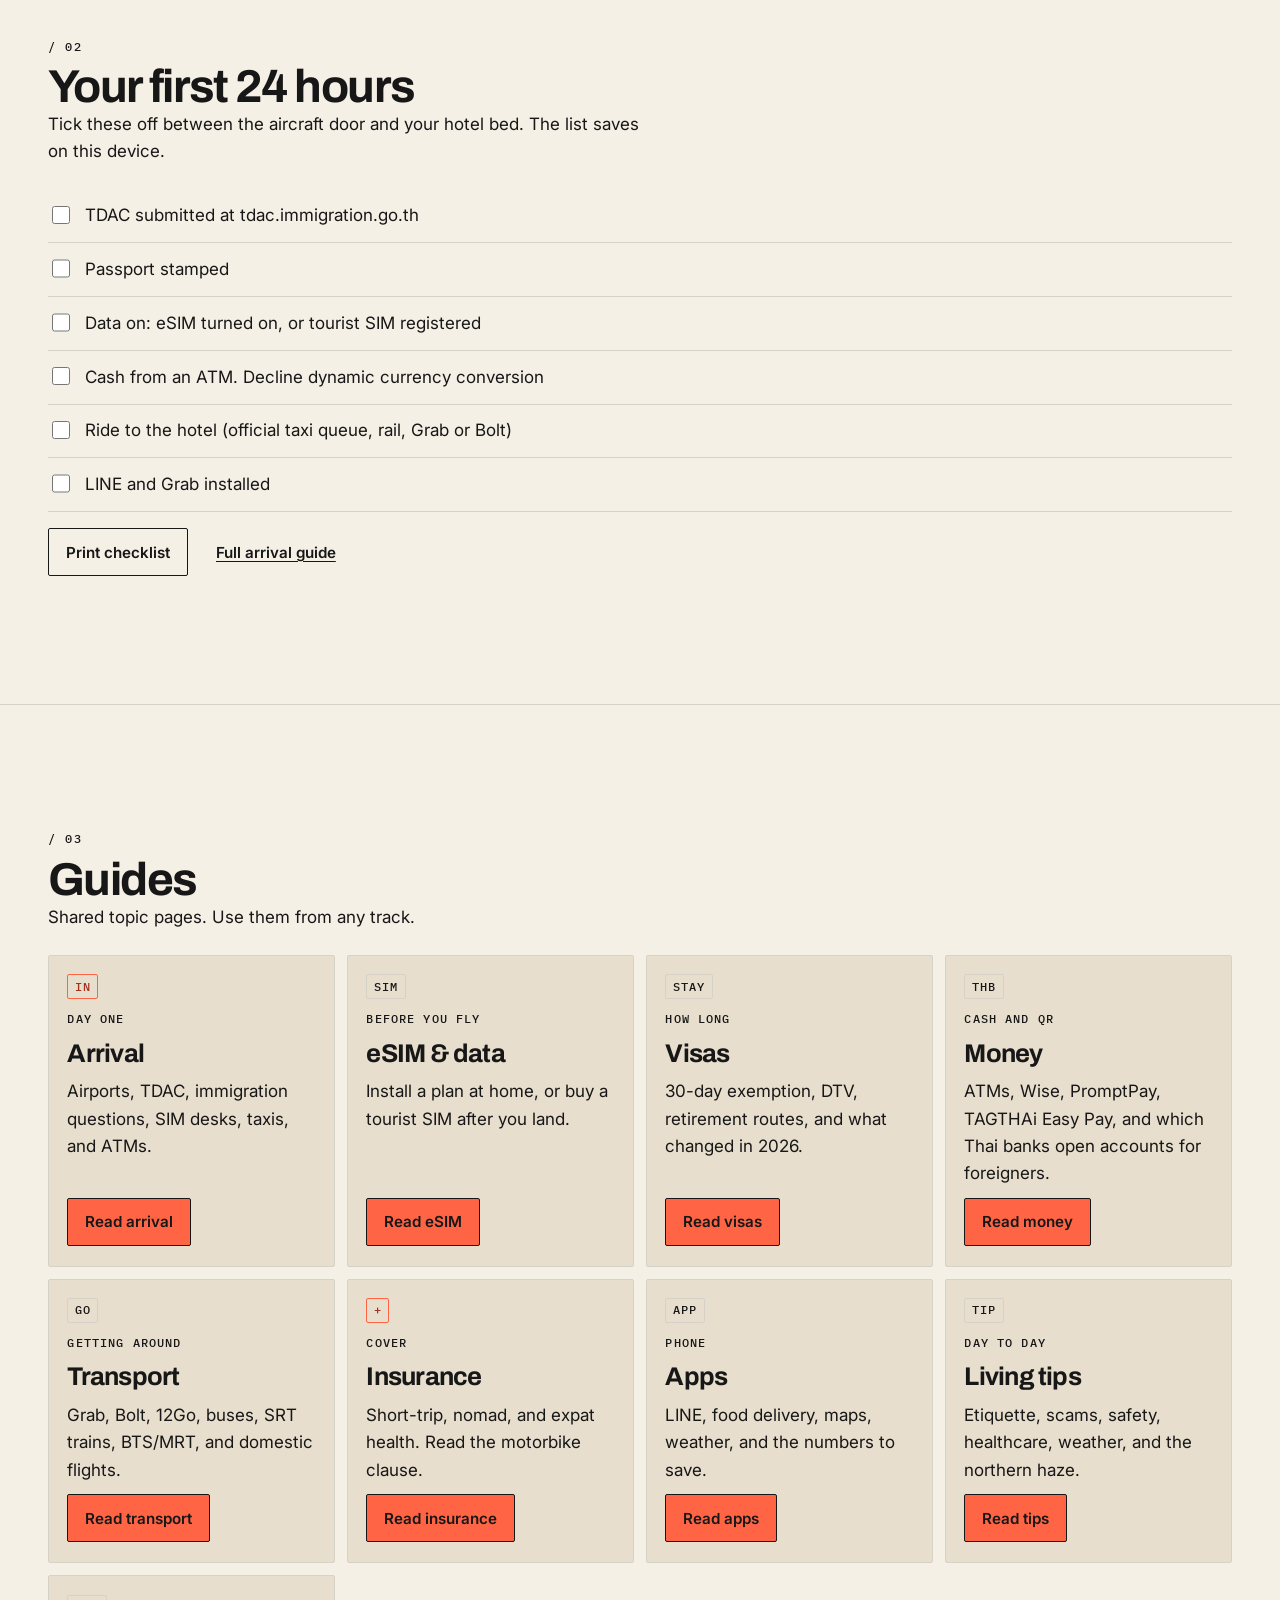
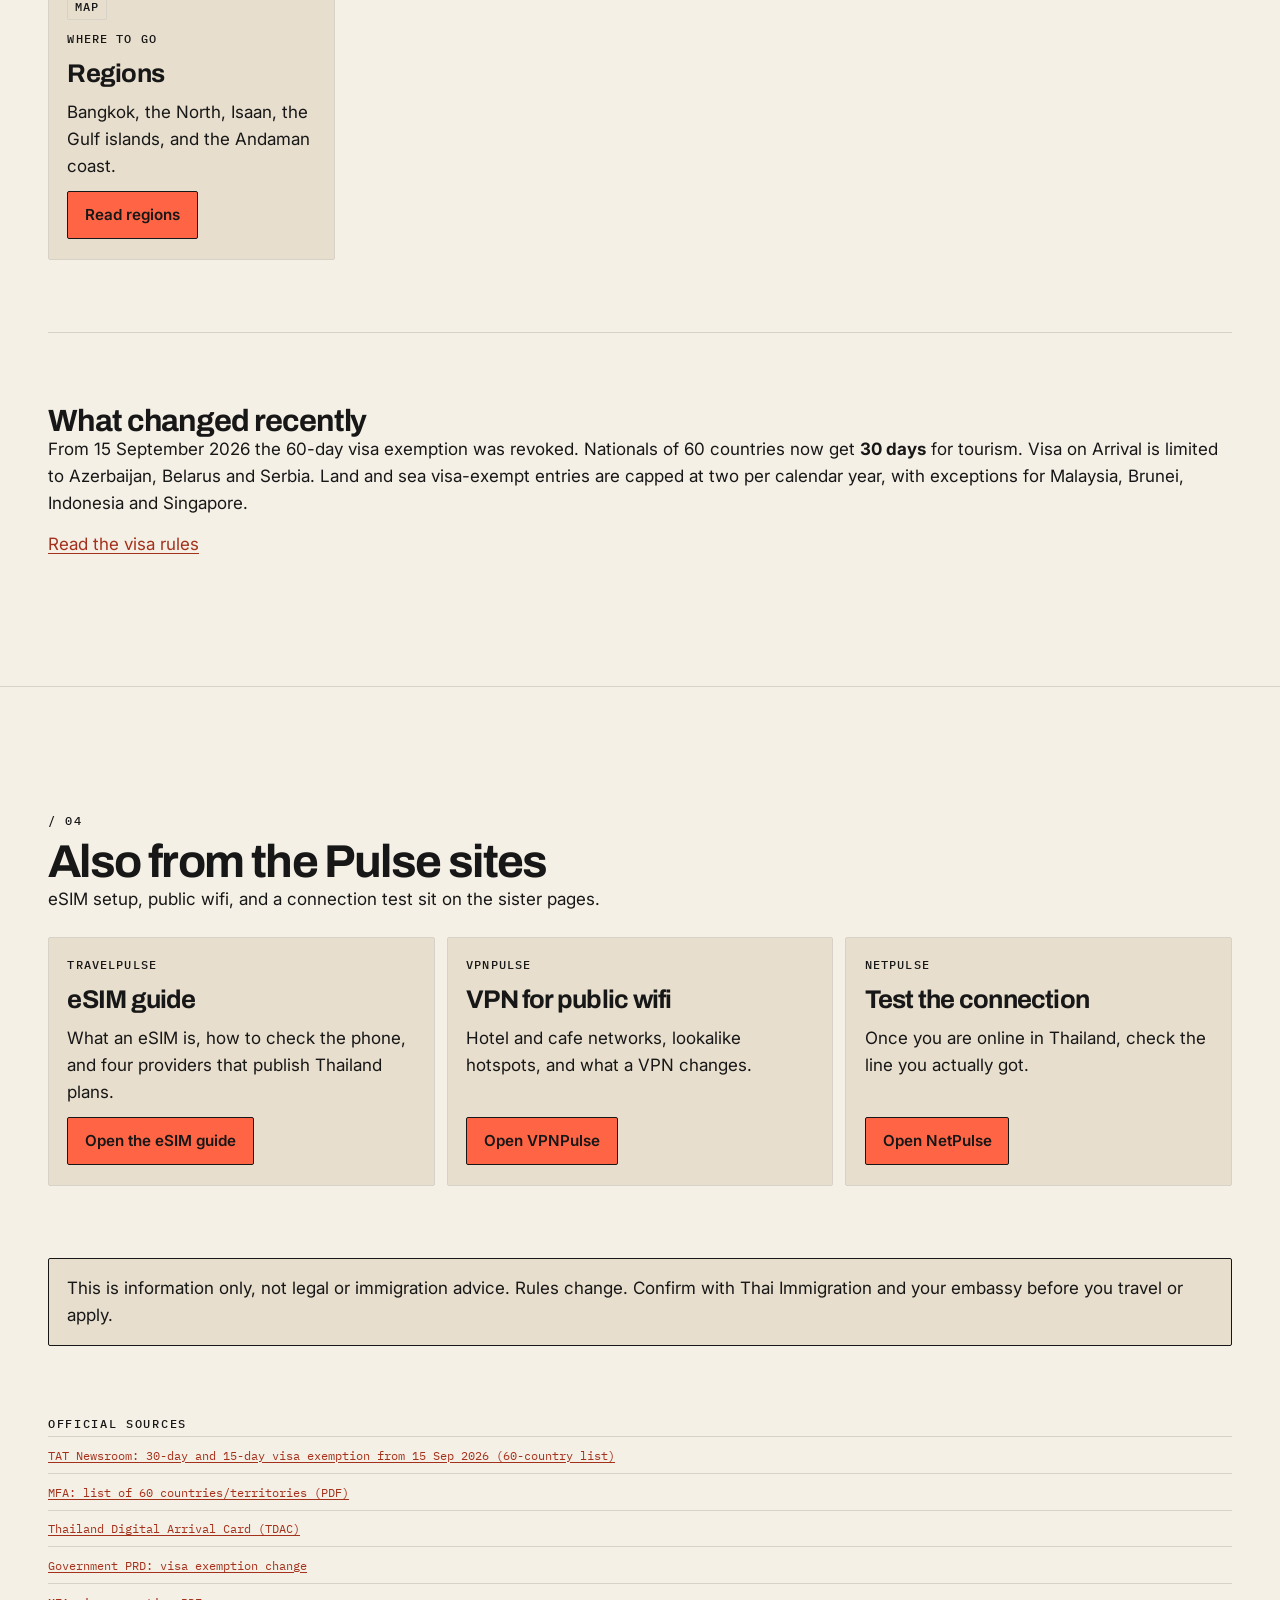
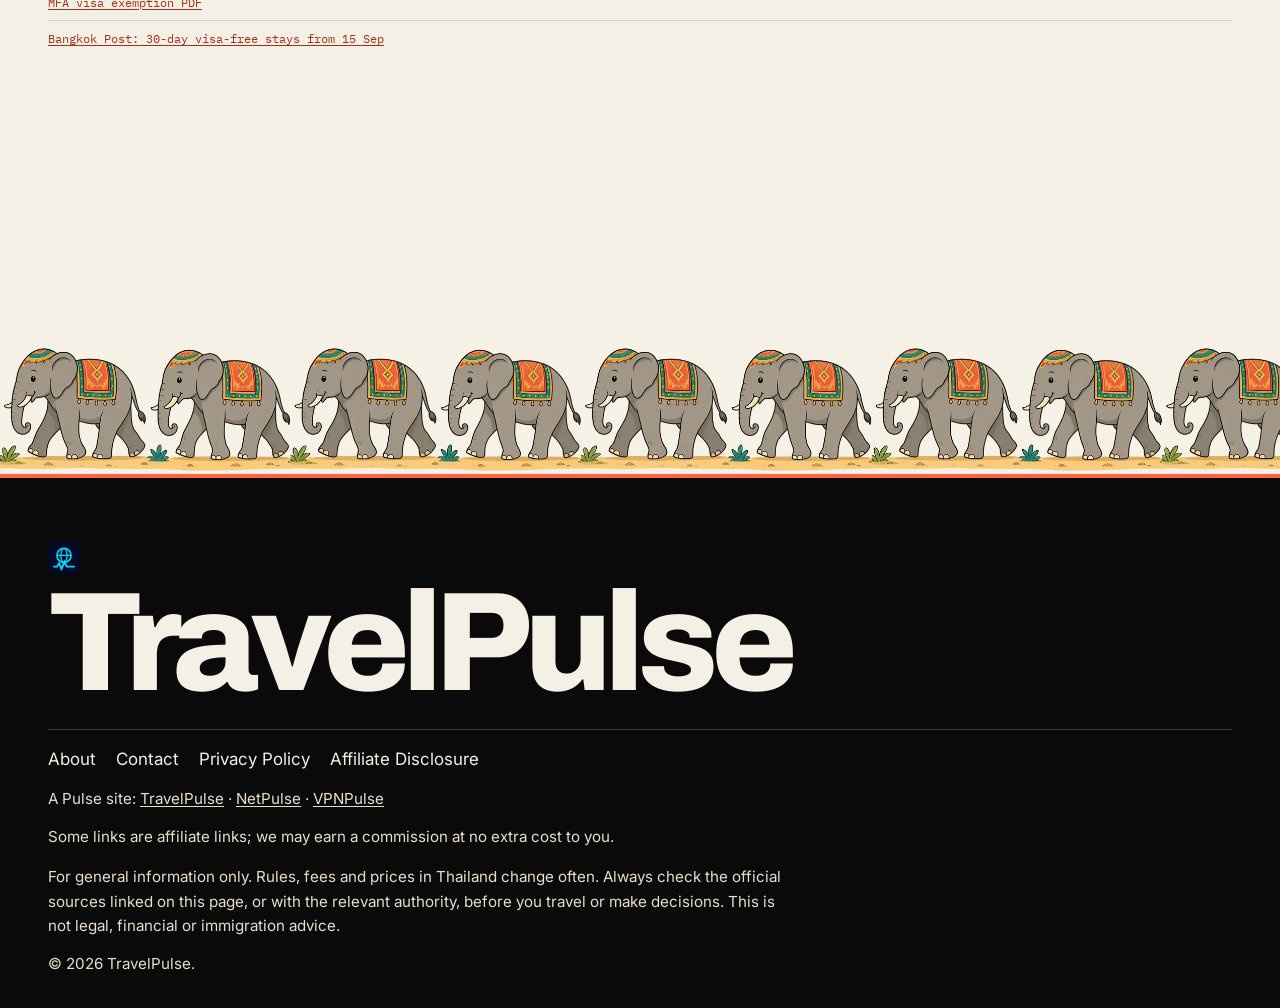
==== commit 330df033: "Index: sample tileable elephant parade strip above footer" ====
--- a/index.html
+++ b/index.html
@@ -275,6 +275,7 @@
       </div>
     </section>
   </main>
+  <div class="elephant-strip" aria-hidden="true"></div>
   <footer class="site-footer">
     <div class="container">
       <a href="index.html" class="logo"><img class="logo-icon" src="img/travelpulse-icon.svg" alt="" width="28" height="28">TravelPulse</a>
--- a/assets/css/style.css
+++ b/assets/css/style.css
@@ -995,18 +995,30 @@
   .btn-roll > span:first-child { transform: none !important; }
 }
 
-/* Index hero: big illustration on desktop, no frame */
+/* Desktop hero: big uncropped illustration, no frame */
 @media (min-width: 1024px) {
-  .hero--home .hero-inner {
-    grid-template-columns: minmax(0, 1fr) minmax(0, 1.05fr);
-    align-items: stretch;
-  }
-  .hero--home .hero-illu {
+  .hero-inner,
+  .vpn-intro,
+  .page-404 {
+    grid-template-columns: minmax(0, 0.8fr) minmax(0, 1.2fr);
+    align-items: center;
+  }
+
+  .hero-inner .hero-illu,
+  .vpn-intro .hero-illu,
+  .page-404 .hero-illu {
     border: 0;
-    height: 100%;
-    min-height: 22rem;
-    aspect-ratio: auto;
-    object-fit: cover;
-    align-self: stretch;
-  }
-}
+    width: 100%;
+    height: auto;
+    aspect-ratio: 16 / 9;
+    object-fit: contain;
+  }
+}
+
+/* Index: decorative elephant parade above footer */
+.elephant-strip {
+  height: clamp(110px, 12vw, 170px);
+  background: var(--cream) url("../../img/illustrations/elephants-strip.webp") repeat-x left bottom / auto 100%;
+}
+.elephant-strip { margin-top: var(--section-pad); }
+.elephant-strip + .site-footer { margin-top: 0; }
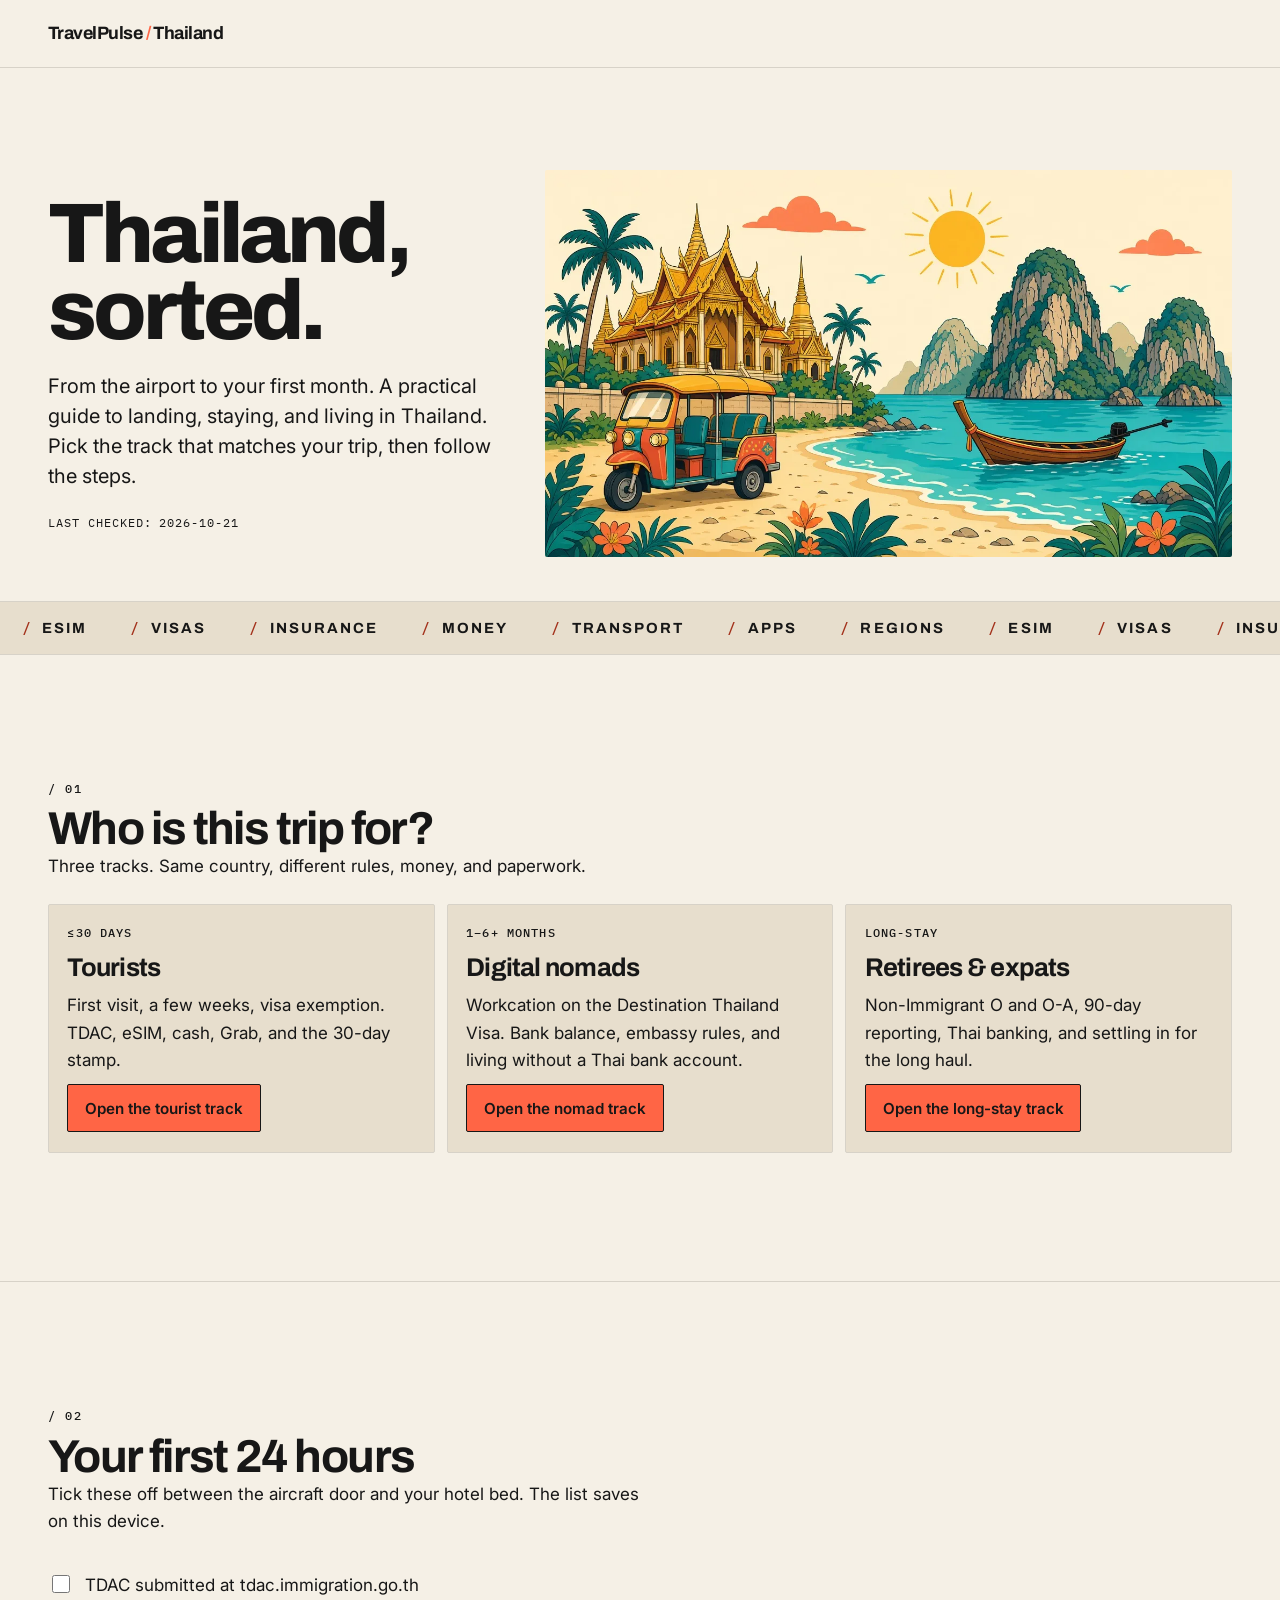
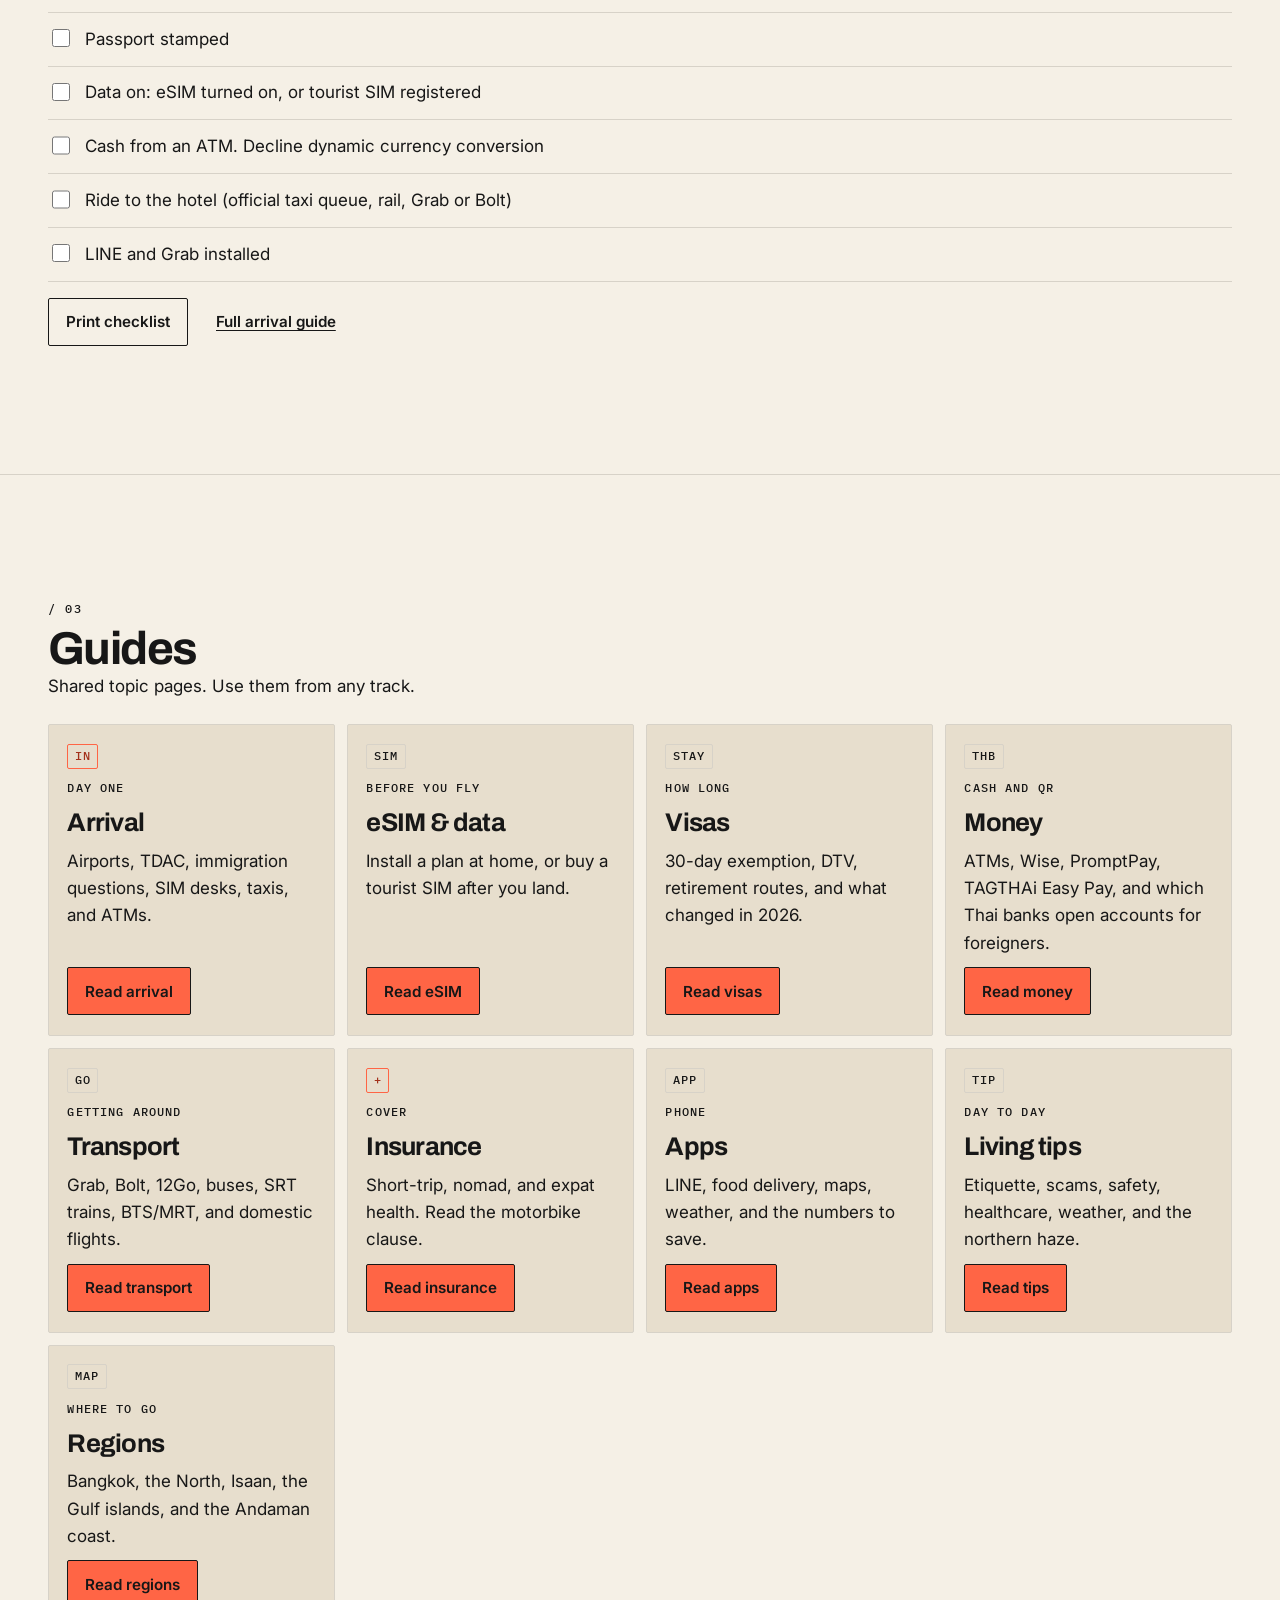
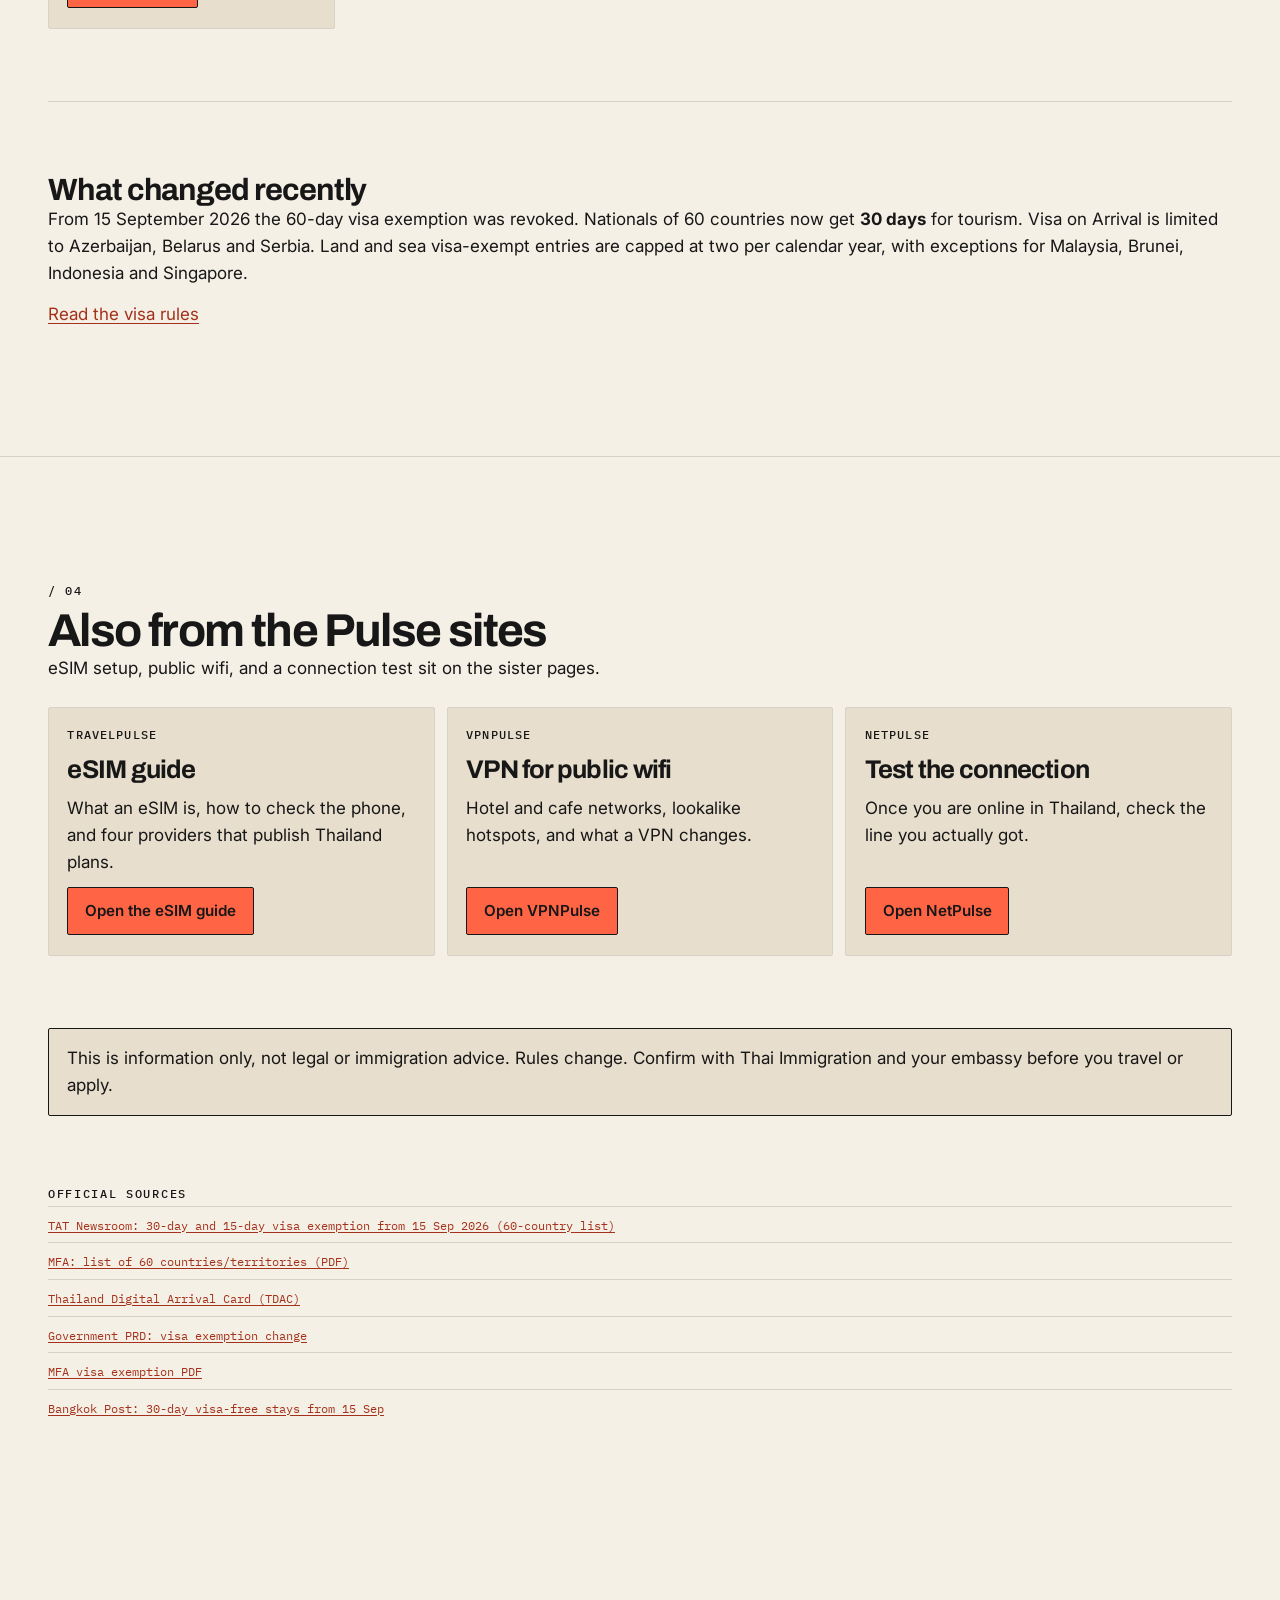
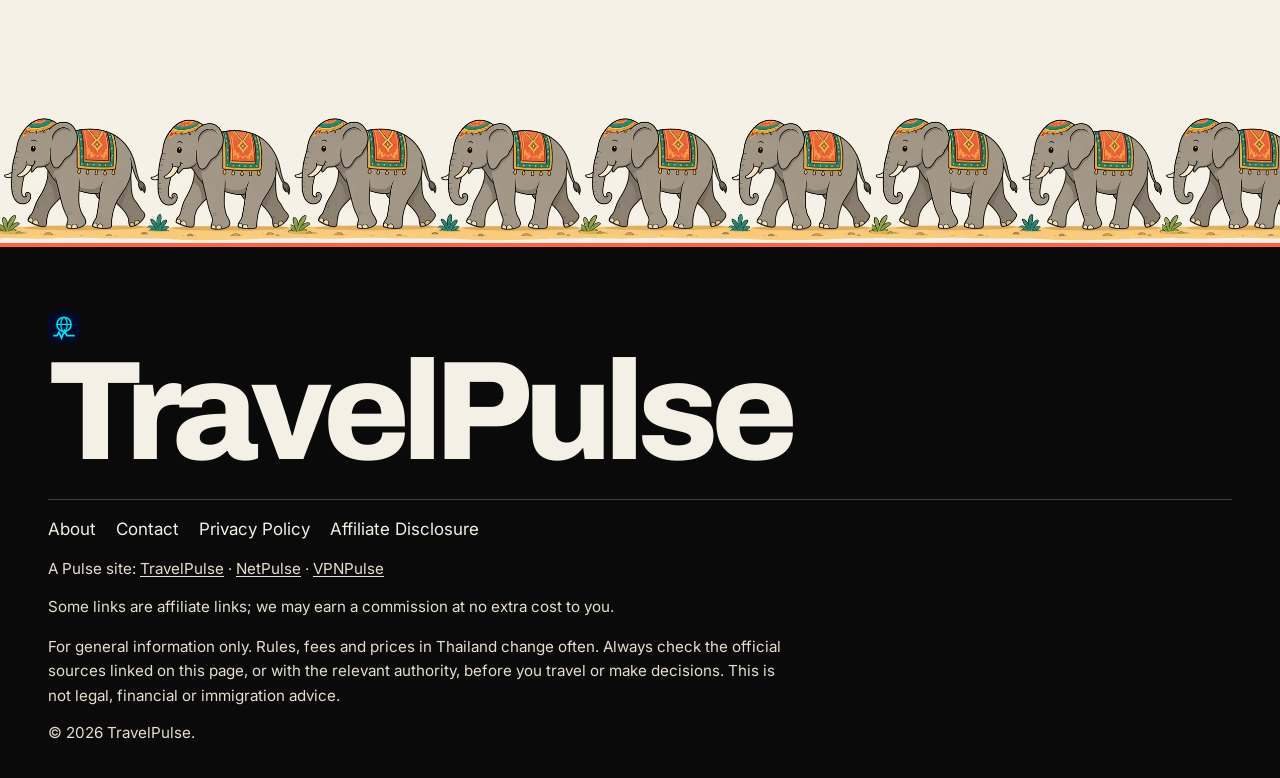
==== commit 44918101: "Index hero: H1 'Thailand, sorted.'; tagline moved into intro" ====
--- a/index.html
+++ b/index.html
@@ -94,8 +94,8 @@
       <div class="container">
         <div class="hero-inner">
           <div class="hero-copy">
-            <h1>Thailand, sorted. From the airport to your first month.</h1>
-            <p class="lede">A practical guide to landing, staying, and living in Thailand. Pick the track that matches your trip, then follow the steps.</p>
+            <h1>Thailand, sorted.</h1>
+            <p class="lede">From the airport to your first month. A practical guide to landing, staying, and living in Thailand. Pick the track that matches your trip, then follow the steps.</p>
             <p class="last-checked">Last checked: 2026-10-21</p>
           </div>
           <img class="hero-illu" src="img/illustrations/index.webp" alt="Cartoon illustration of a tuk-tuk on a beach beside a longtail boat, a temple and limestone cliffs" width="1280" height="720" decoding="async" fetchpriority="high">
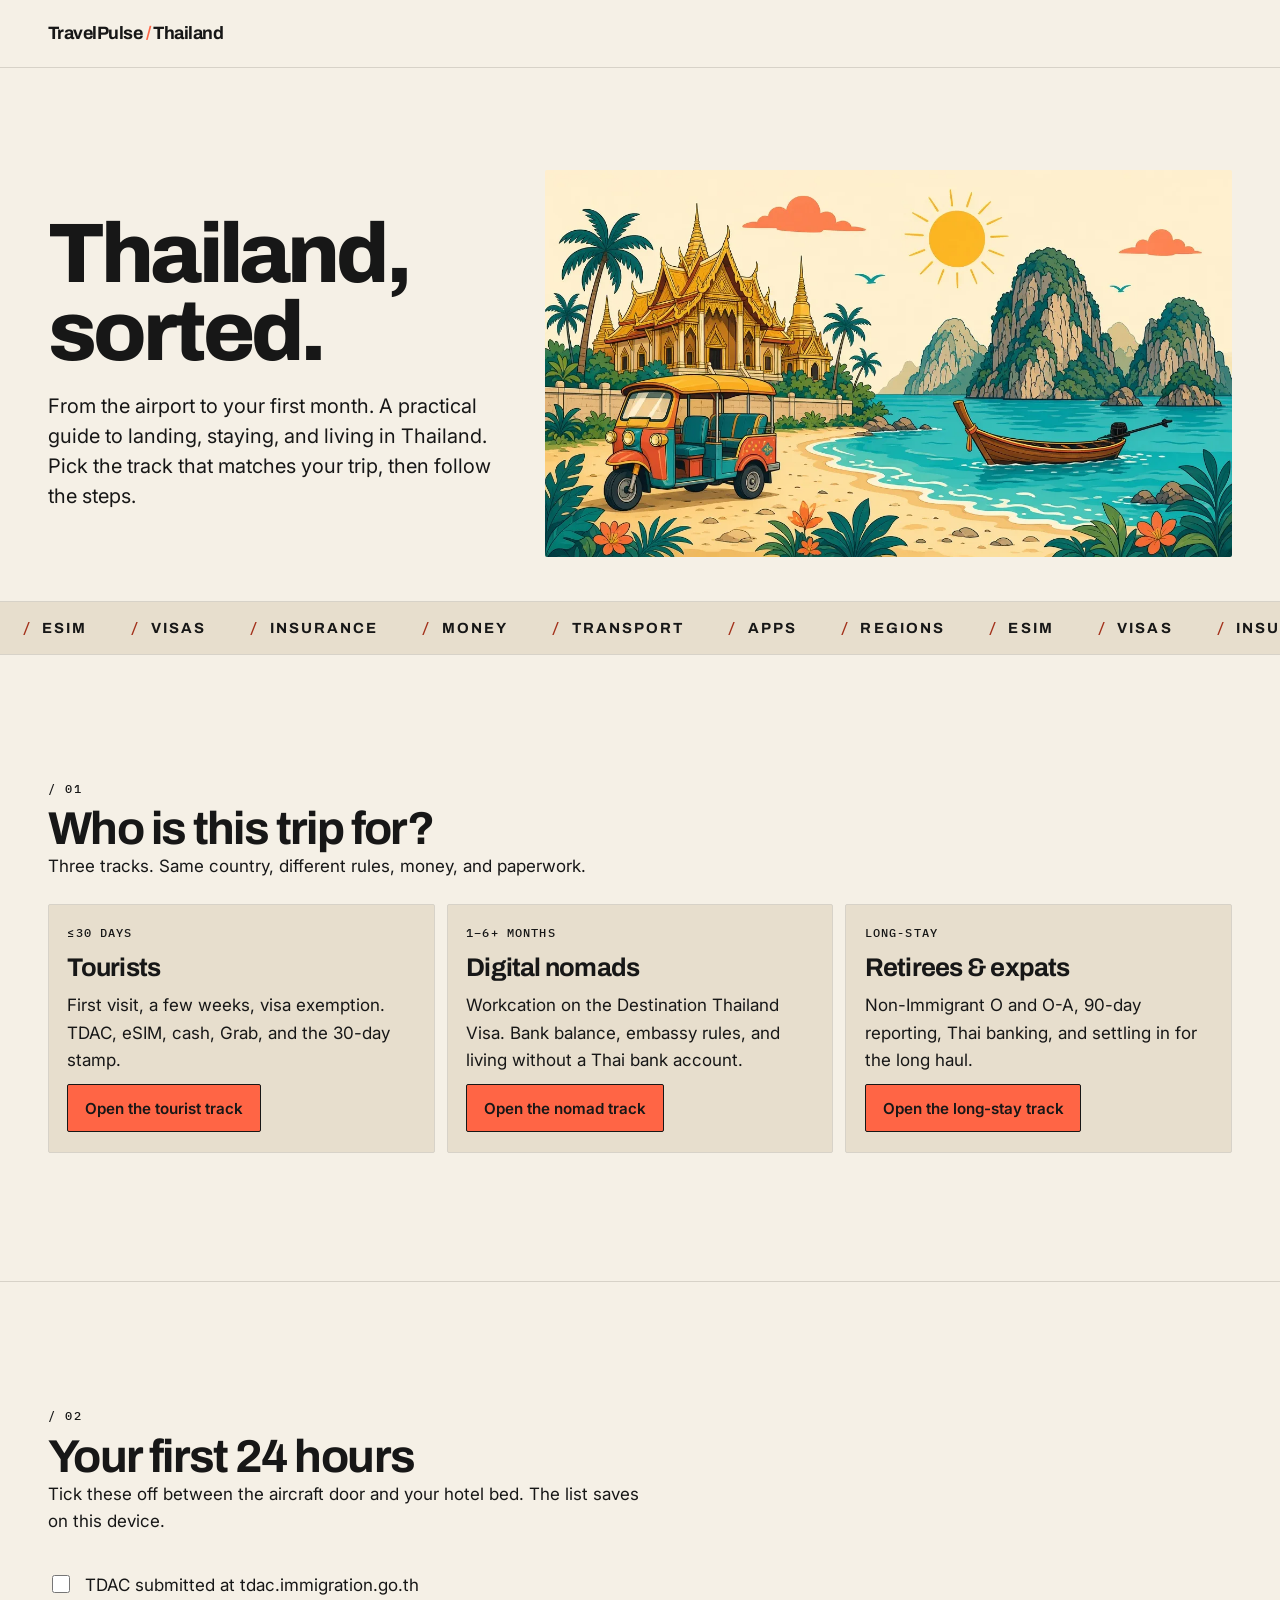
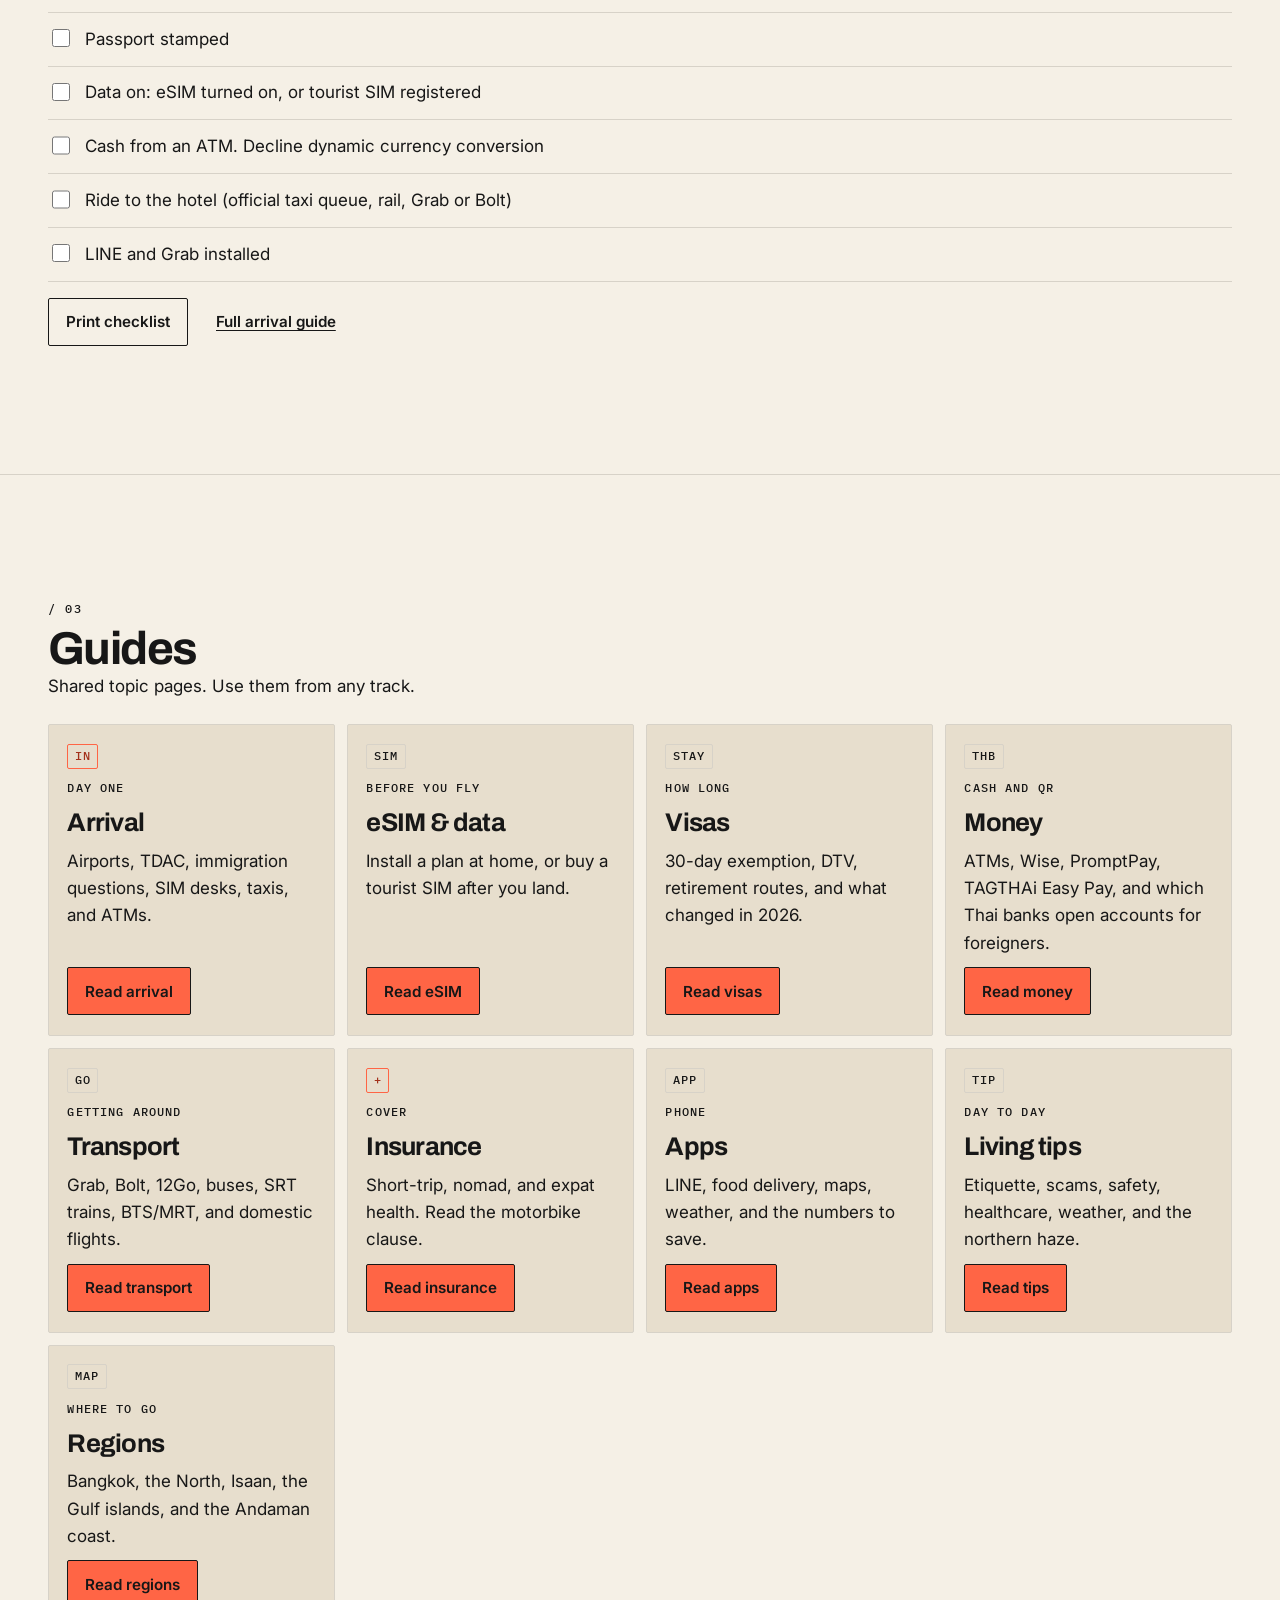
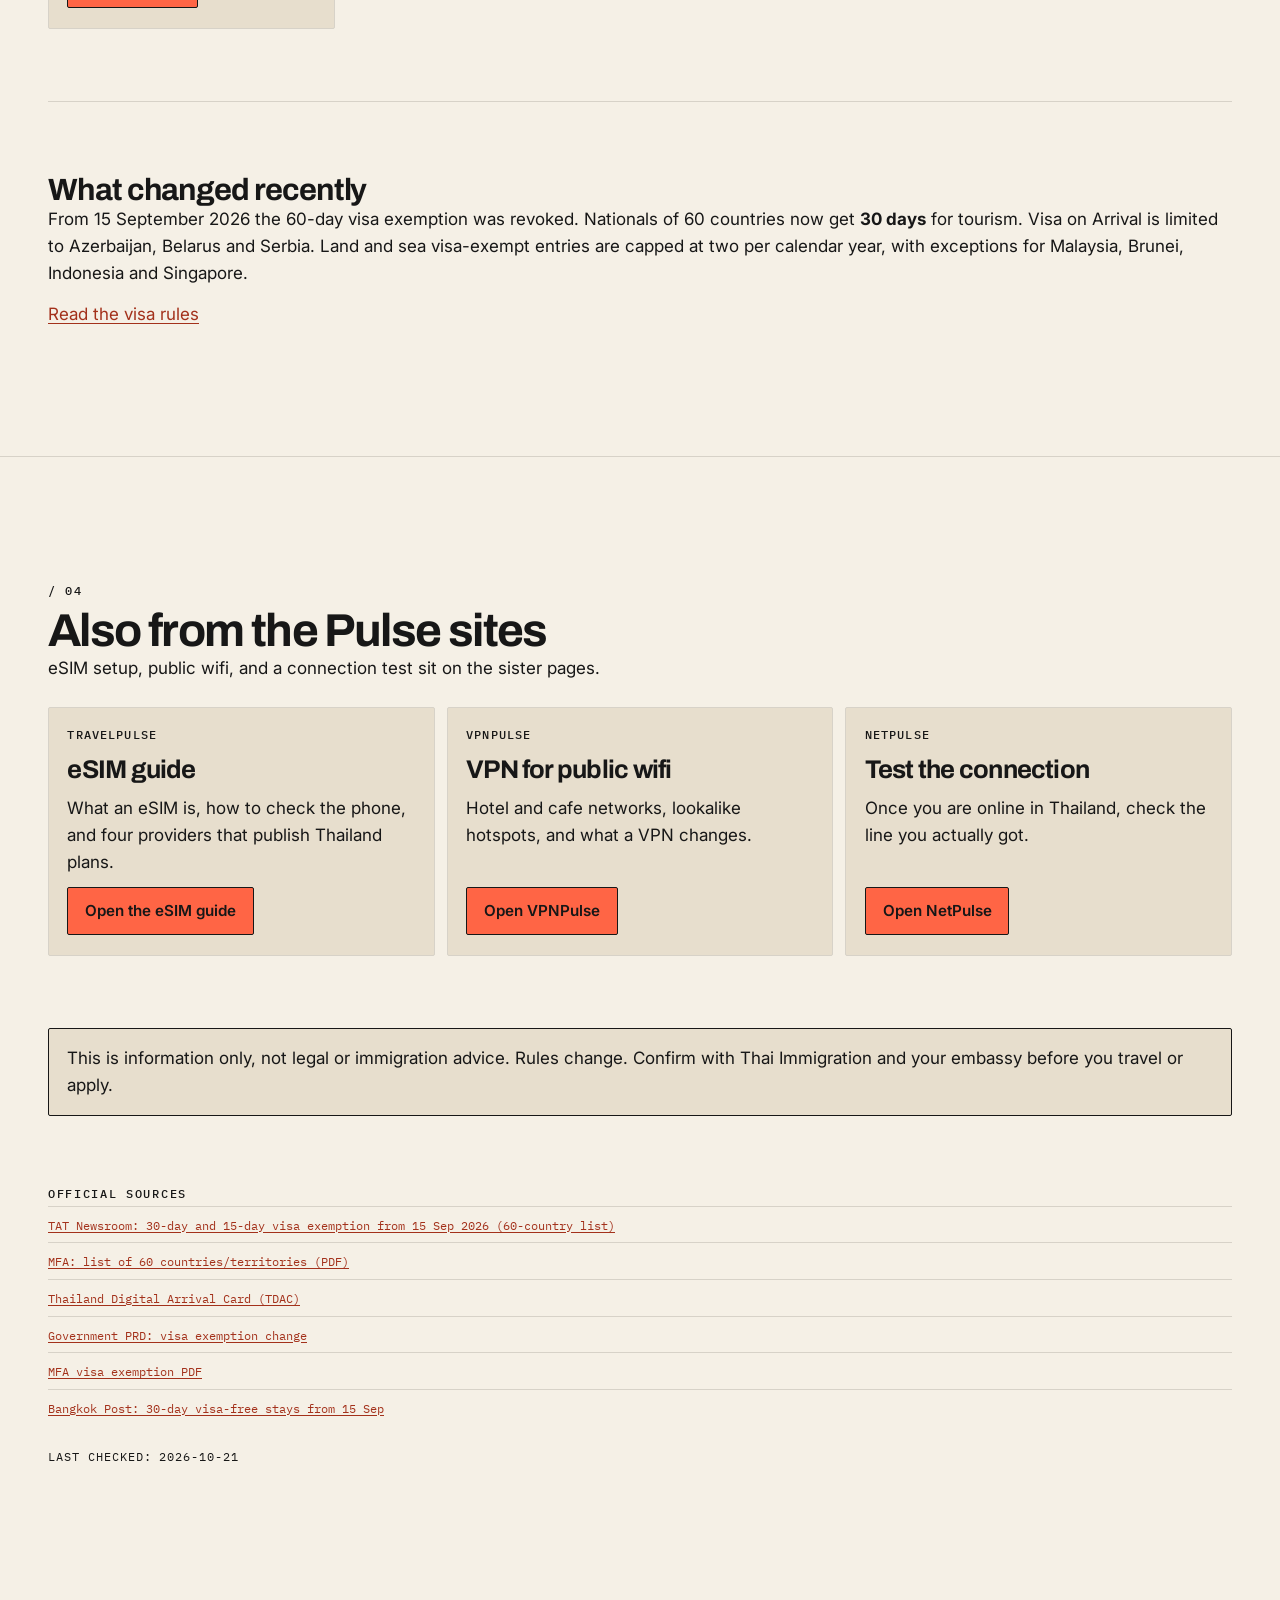
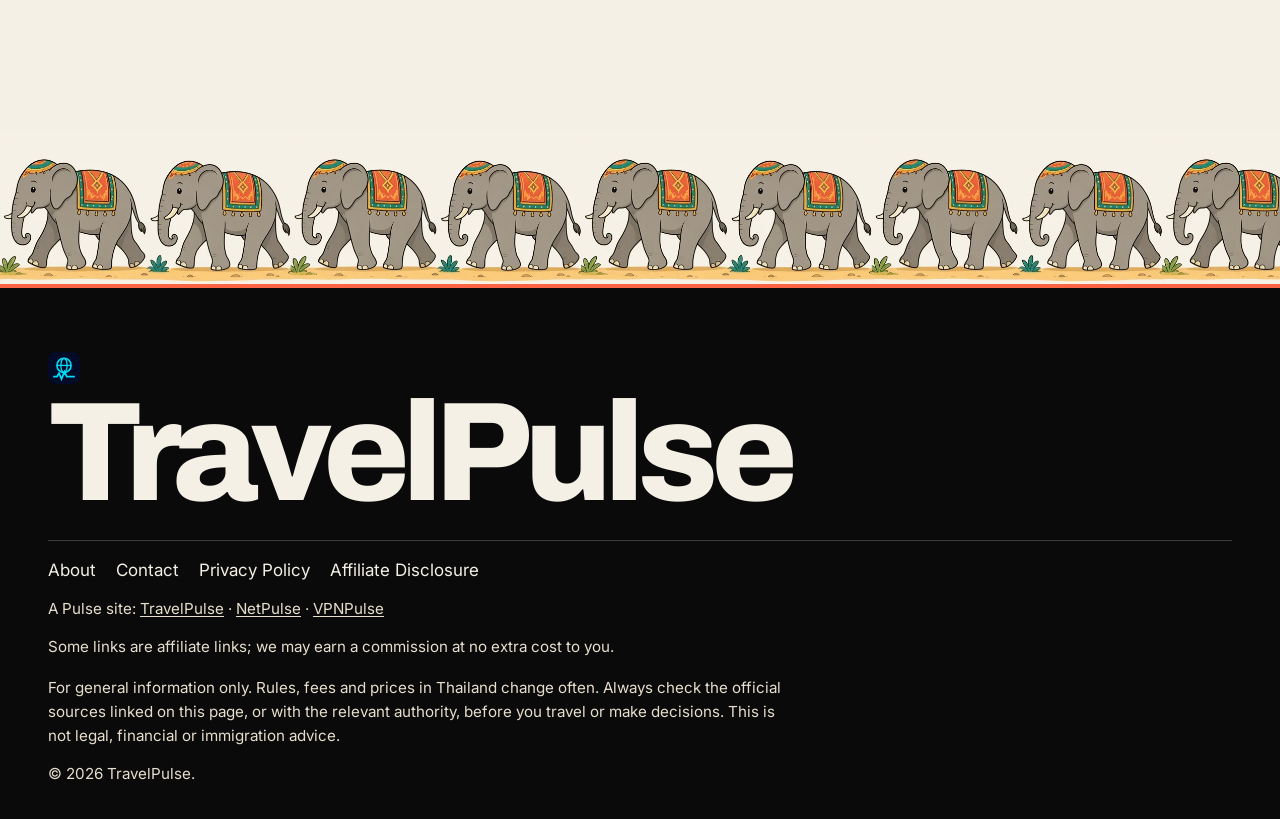
==== commit da05ddaa: "Move 'Last checked' line from hero to bottom (Sources) on all pages" ====
--- a/index.html
+++ b/index.html
@@ -68,14 +68,14 @@
             <li><a href="tourists.html">Tourists <span class="num">01</span></a></li>
             <li><a href="nomads.html">Nomads <span class="num">02</span></a></li>
             <li><a href="retirees.html">Retirees <span class="num">03</span></a></li>
+            <li><a href="arrival.html">Arrival <span class="num">04</span></a></li>
+            <li><a href="visas.html">Visas <span class="num">05</span></a></li>
+            <li><a href="money.html">Money <span class="num">06</span></a></li>
+            <li><a href="transport.html">Transport <span class="num">07</span></a></li>
             <li class="nav-guides">
               <details class="guides-details">
-                <summary>Guides <span class="num">04</span></summary>
+                <summary>Guides <span class="num">08</span></summary>
                 <ul class="nav-sub" id="guides-menu">
-                <li><a href="arrival.html">Arrival <span class="num">05</span></a></li>
-                <li><a href="visas.html">Visas <span class="num">06</span></a></li>
-                <li><a href="money.html">Money <span class="num">07</span></a></li>
-                <li><a href="transport.html">Transport <span class="num">08</span></a></li>
                 <li><a href="living.html">Tips <span class="num">09</span></a></li>
                 <li><a href="regions.html">Regions <span class="num">10</span></a></li>
                   <li><a href="index.html">Thailand</a></li>
@@ -96,7 +96,6 @@
           <div class="hero-copy">
             <h1>Thailand, sorted.</h1>
             <p class="lede">From the airport to your first month. A practical guide to landing, staying, and living in Thailand. Pick the track that matches your trip, then follow the steps.</p>
-            <p class="last-checked">Last checked: 2026-10-21</p>
           </div>
           <img class="hero-illu" src="img/illustrations/index.webp" alt="Cartoon illustration of a tuk-tuk on a beach beside a longtail boat, a temple and limestone cliffs" width="1280" height="720" decoding="async" fetchpriority="high">
         </div>
@@ -271,7 +270,8 @@
             <li><a href="https://image.mfa.go.th/mfa/0/TkZZJfspCP/Visa_Exemption_Scheme/PR-eng.pdf" target="_blank" rel="noopener">MFA visa exemption PDF</a></li>
             <li><a href="https://www.bangkokpost.com/thailand/general/3311970/30day-visafree-stays-to-take-effect-on-sept-15" target="_blank" rel="noopener">Bangkok Post: 30-day visa-free stays from 15 Sep</a></li>
           </ul>
-        </section>
+          <p class="last-checked">Last checked: 2026-10-21</p>
+          </section>
       </div>
     </section>
   </main>
--- a/assets/css/style.css
+++ b/assets/css/style.css
@@ -1022,3 +1022,13 @@
 }
 .elephant-strip { margin-top: var(--section-pad); }
 .elephant-strip + .site-footer { margin-top: 0; }
+
+/* Nav: 8 top items, tighten on smaller desktops */
+@media (min-width: 1024px) and (max-width: 1279px) {
+  .nav-links { gap: 1.05rem; }
+  .nav-links > li > a,
+  .guides-details > summary { font-size: 0.9rem; gap: 0.3rem; }
+}
+
+/* App store links */
+.store-links { display: flex; flex-wrap: wrap; gap: 0.5rem; margin-top: 0.9rem; }
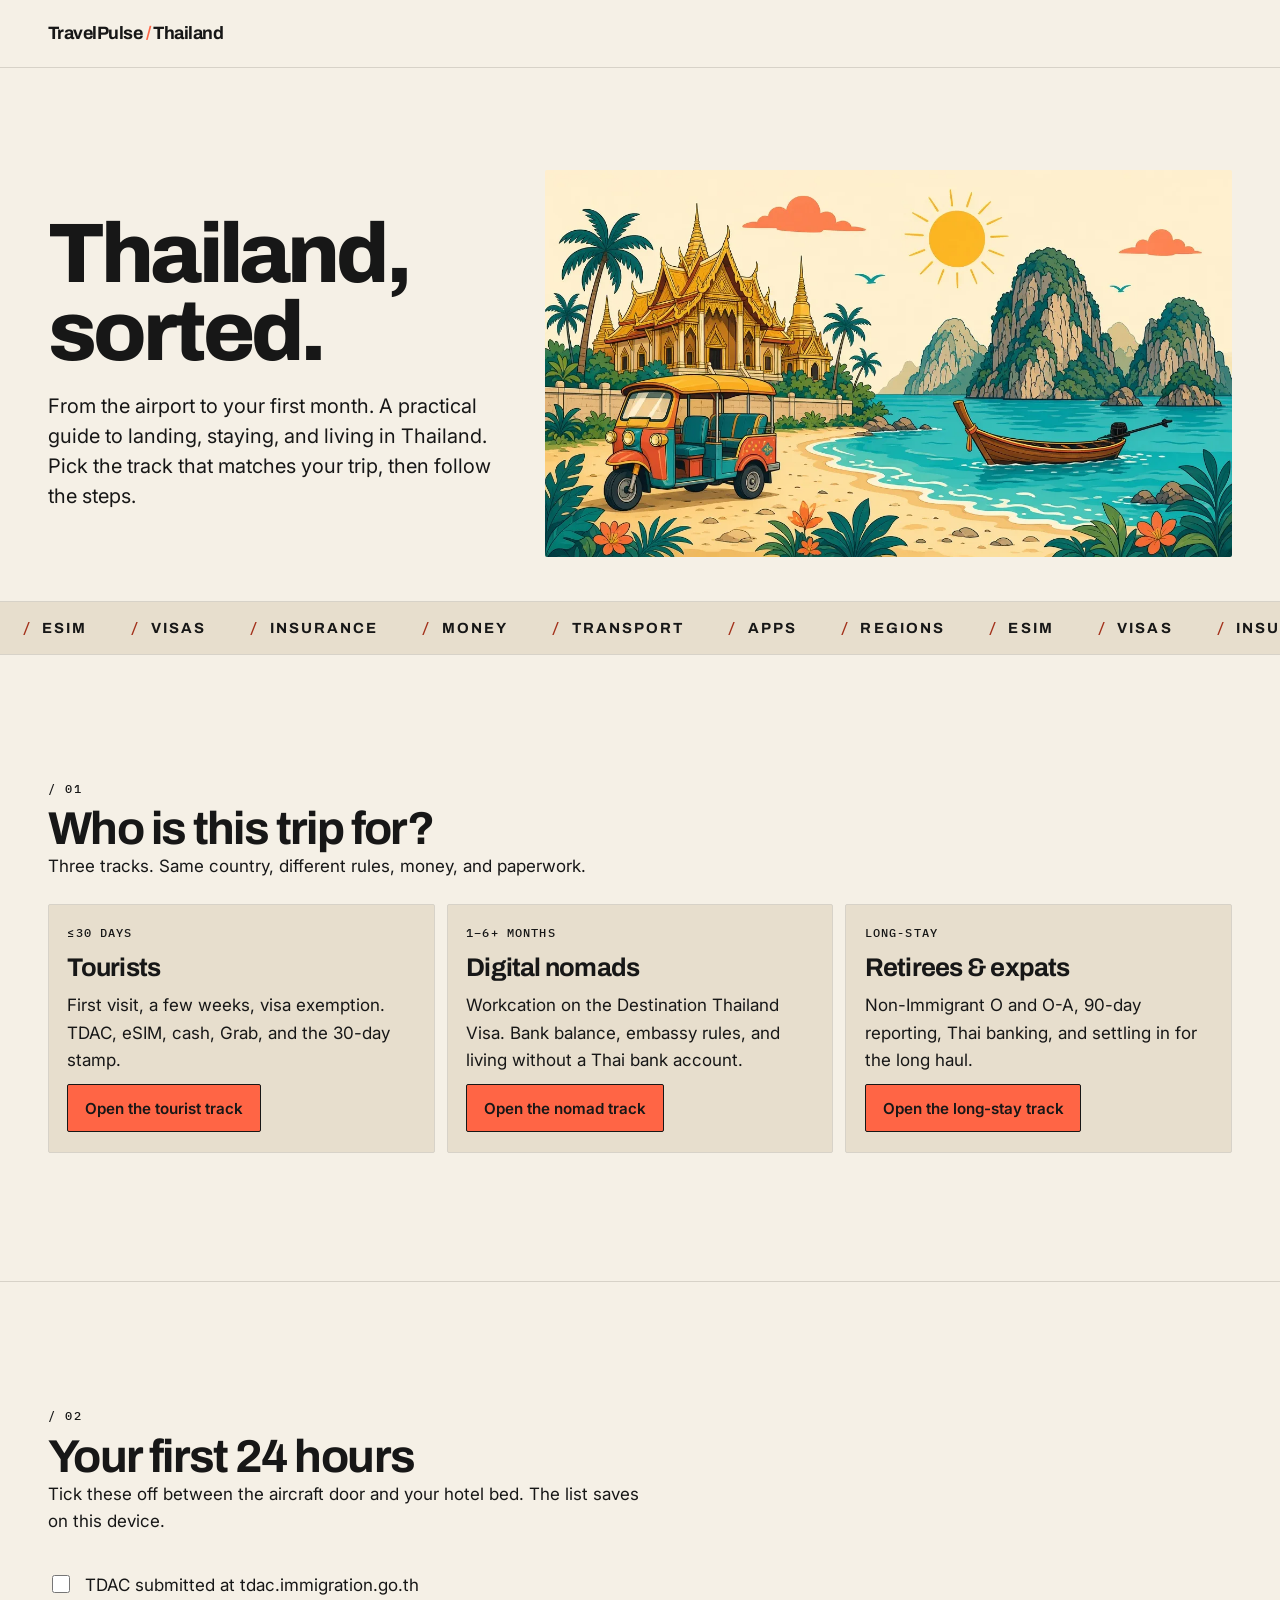
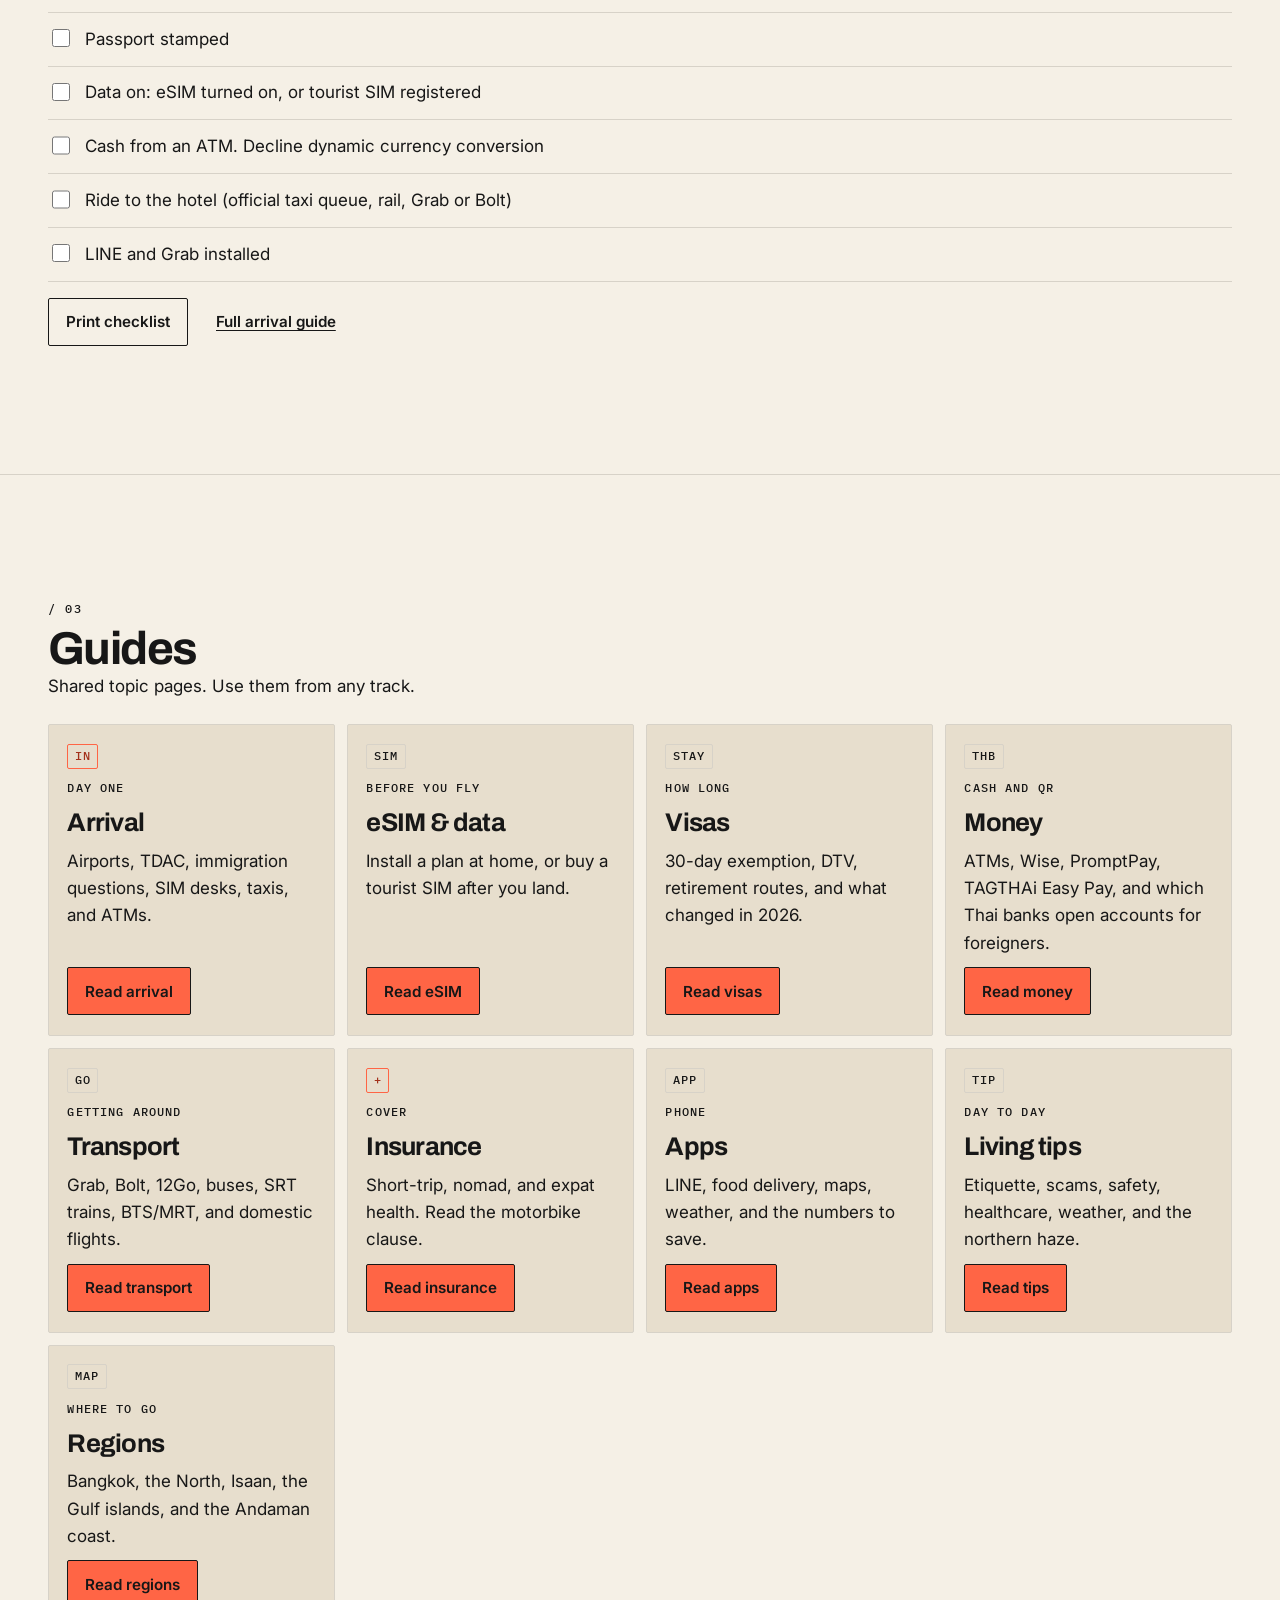
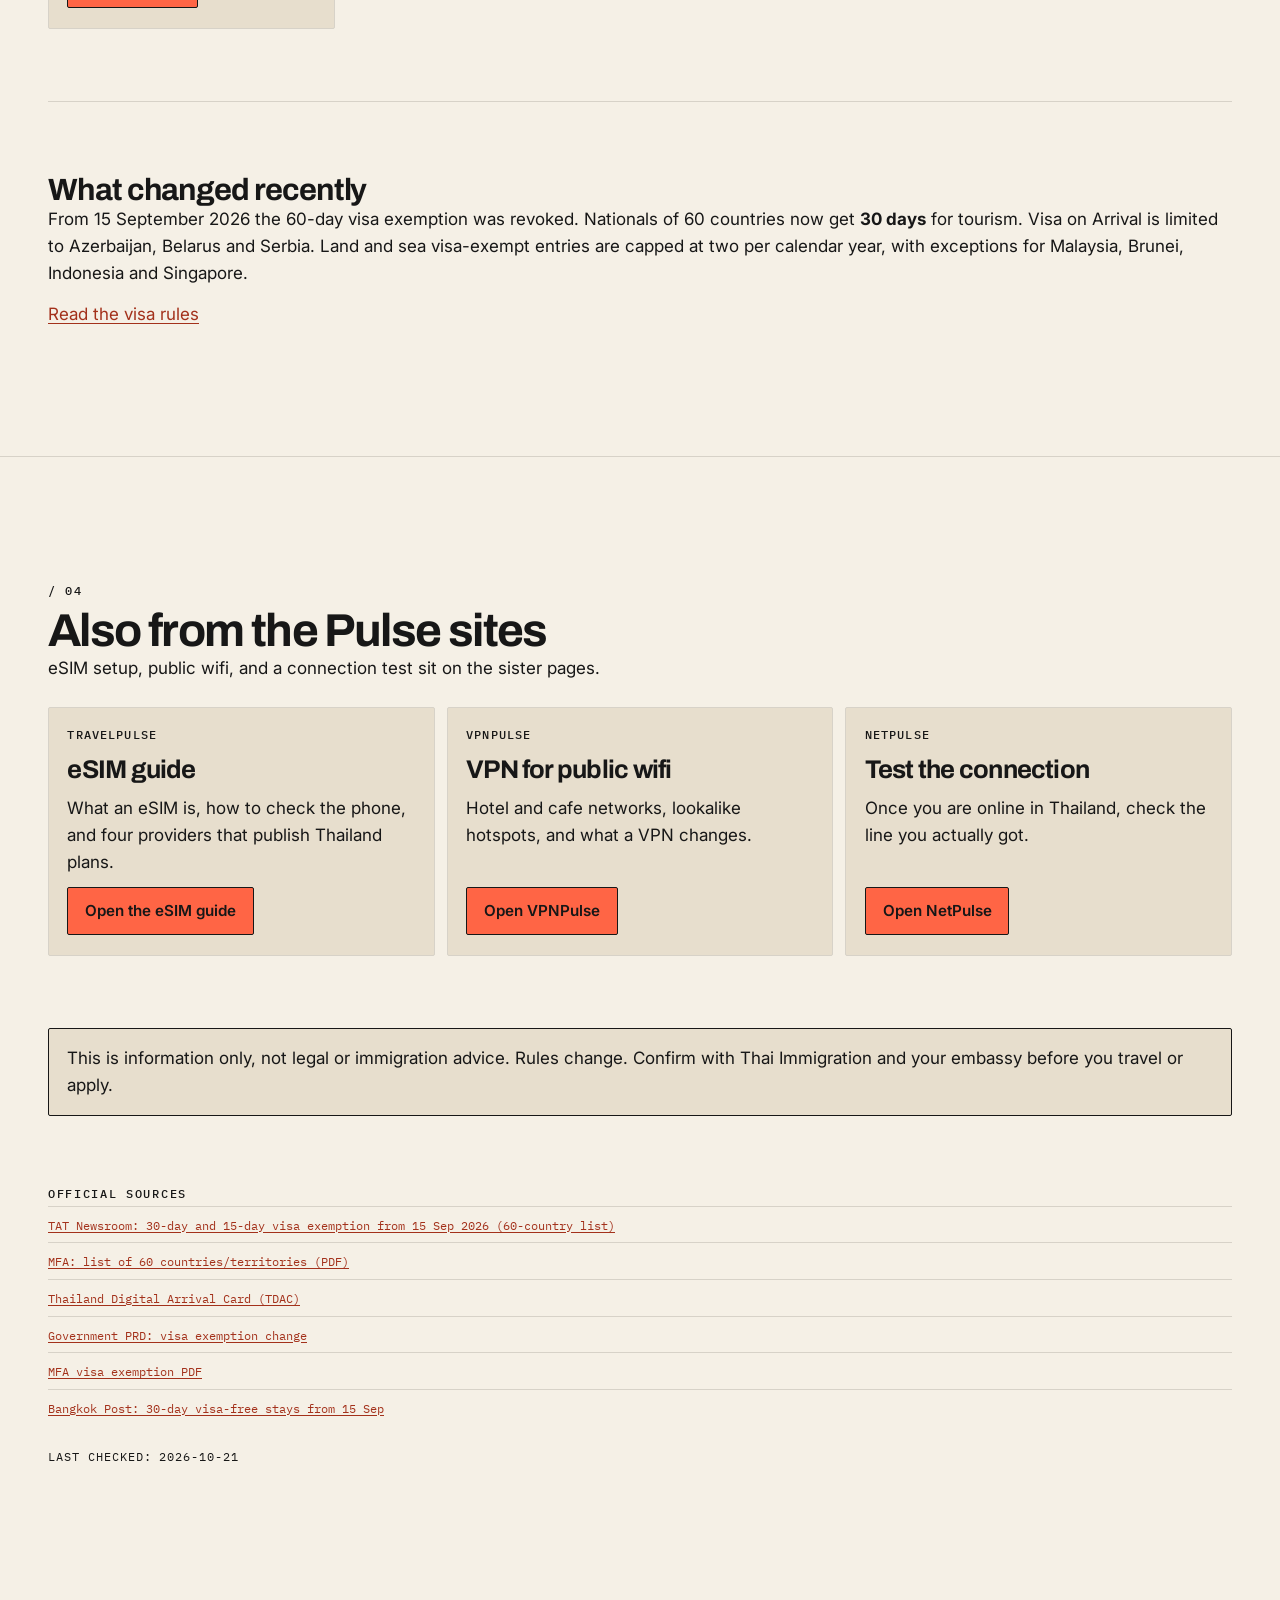
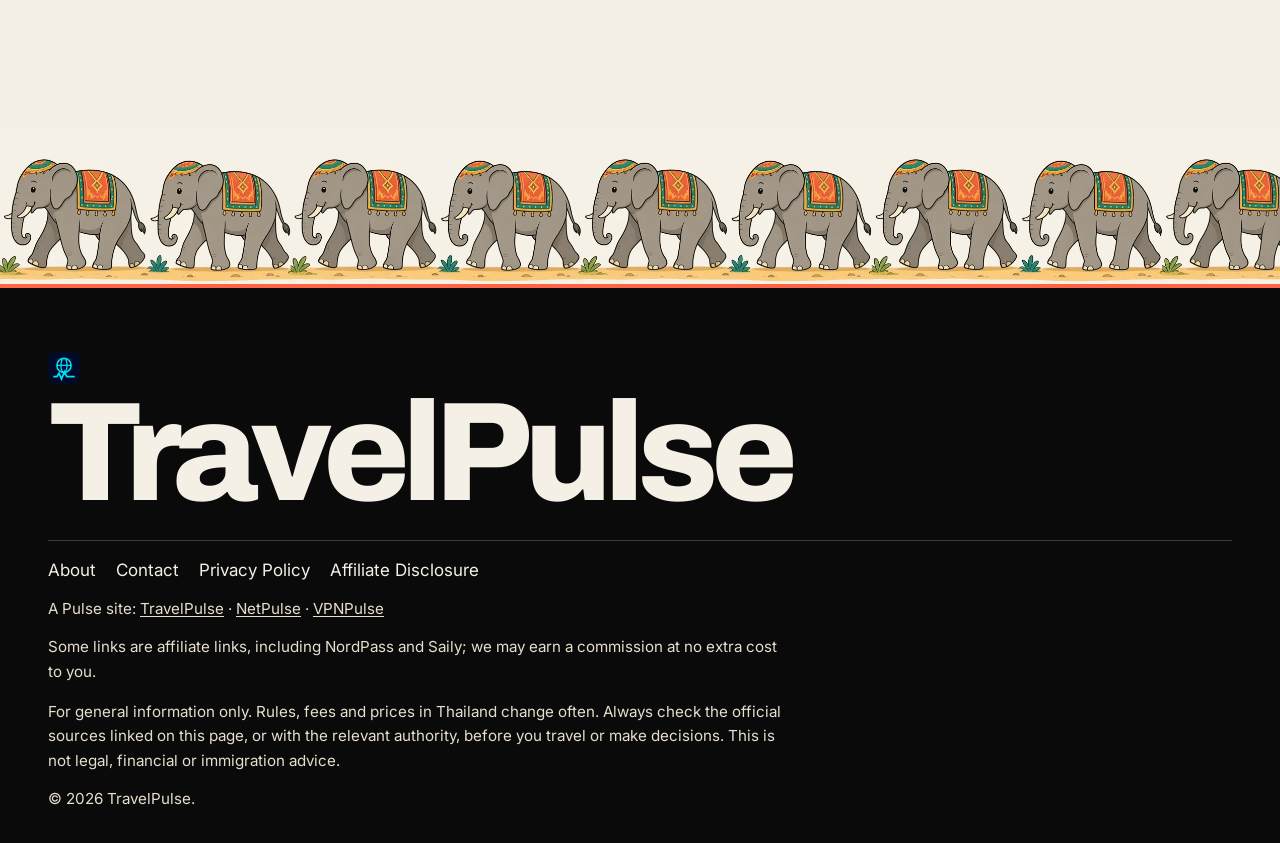
==== commit ee3349a5: "Add NordPass password manager section, Saily link and disclosures" ====
--- a/index.html
+++ b/index.html
@@ -286,7 +286,7 @@
         <li><a href="https://travelpulse.site/affiliate-disclosure.html">Affiliate Disclosure</a></li>
       </ul>
       <p class="footer-copy">A Pulse site: <a href="https://travelpulse.site/">TravelPulse</a> · <a href="https://netpulse.site" target="_blank" rel="noopener">NetPulse</a> · <a href="https://vpnpulse.site" target="_blank" rel="noopener">VPNPulse</a></p>
-      <p class="footer-copy">Some links are affiliate links; we may earn a commission at no extra cost to you.</p>
+      <p class="footer-copy">Some links are affiliate links, including NordPass and Saily; we may earn a commission at no extra cost to you.</p>
       <p class="footer-disclaimer">For general information only. Rules, fees and prices in Thailand change often. Always check the official sources linked on this page, or with the relevant authority, before you travel or make decisions. This is not legal, financial or immigration advice.</p>
       <p class="footer-copy">&copy; 2026 TravelPulse.</p>
     </div>
--- a/assets/css/style.css
+++ b/assets/css/style.css
@@ -763,6 +763,21 @@
   border-radius: var(--radius);
 }
 
+/* Same callout as .disclaimer-box, with tip spacing instead of the page-end gap. */
+.disclaimer-box.vpn-tip {
+  margin-top: 0.9rem;
+  display: flex;
+  flex-direction: column;
+  gap: 0.65rem;
+}
+
+.disclaimer-box.vpn-tip :is(p, h3) { margin-top: 0; }
+
+.tools-grid > .disclaimer-box.vpn-tip {
+  grid-column: 1 / -1;
+  margin-top: 0;
+}
+
 .sources { margin-top: var(--block-pad); padding-bottom: 0.5rem; }
 
 .sources h2 {
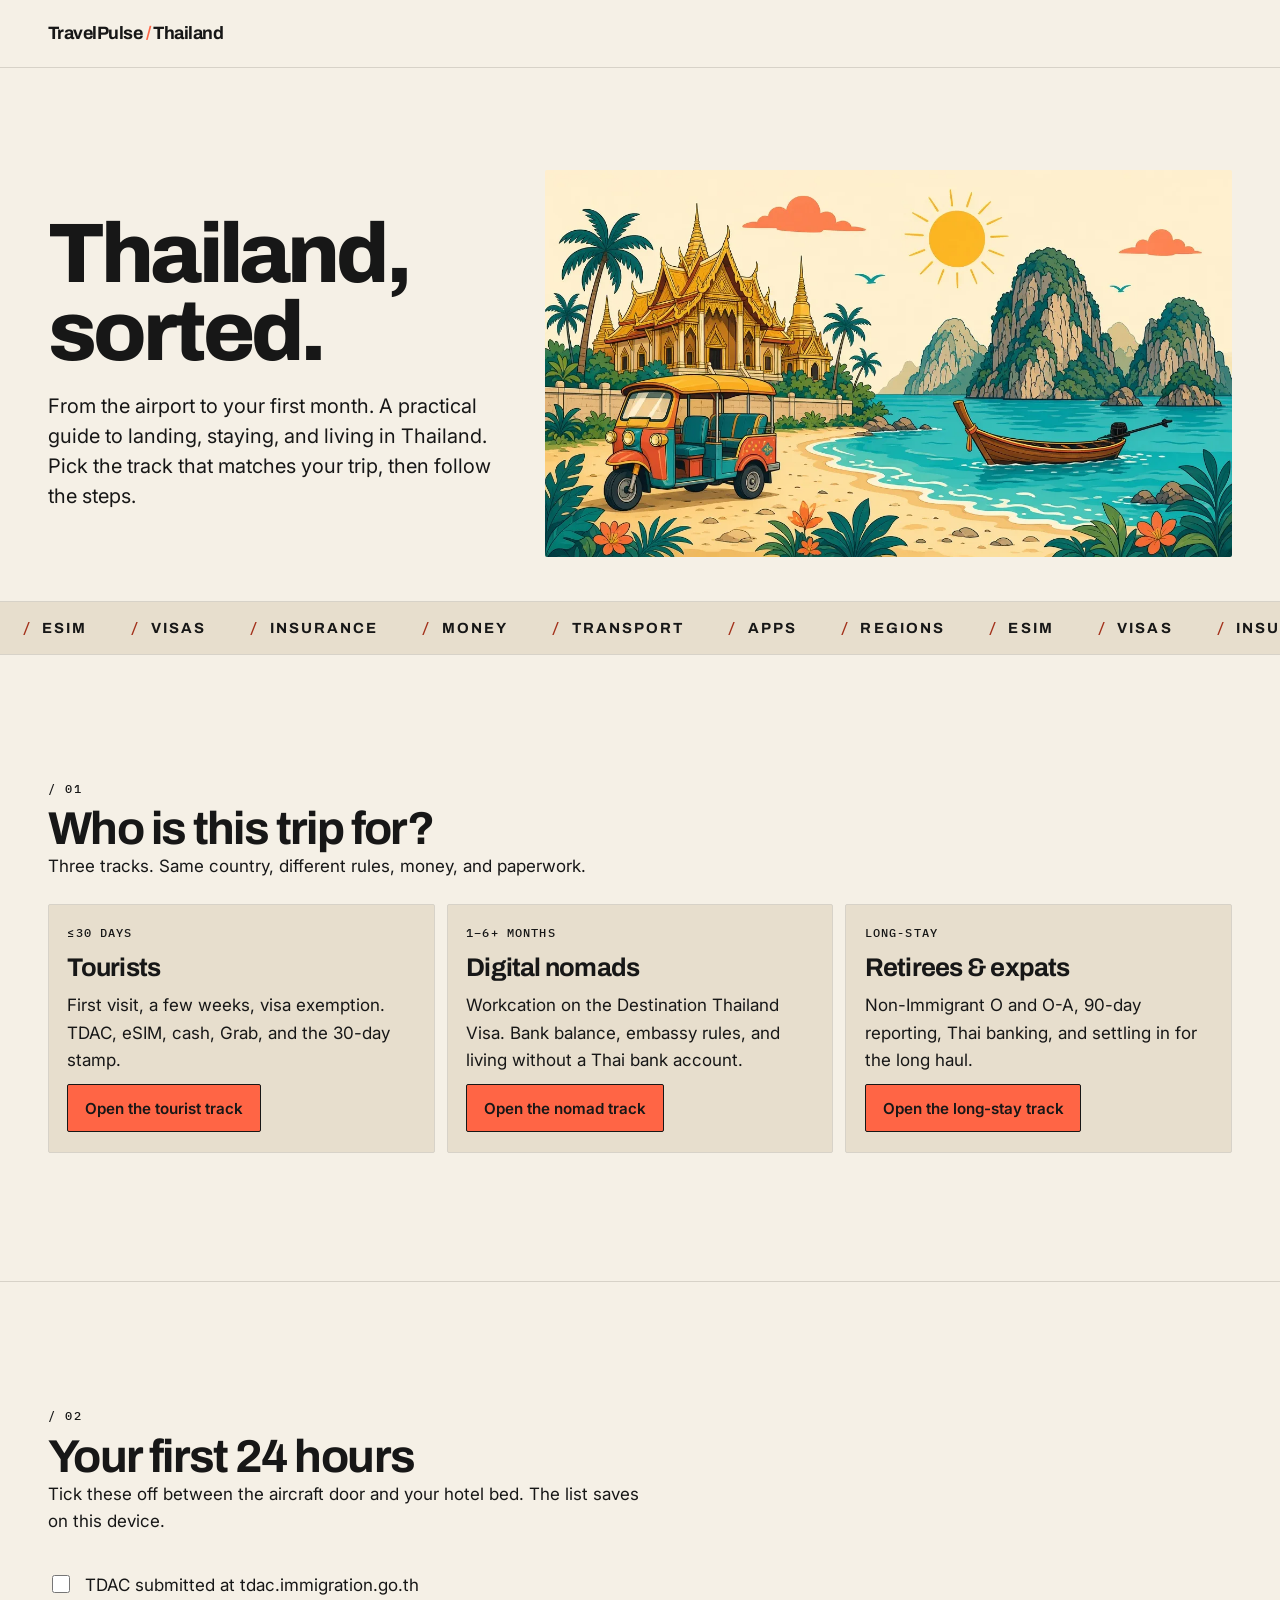
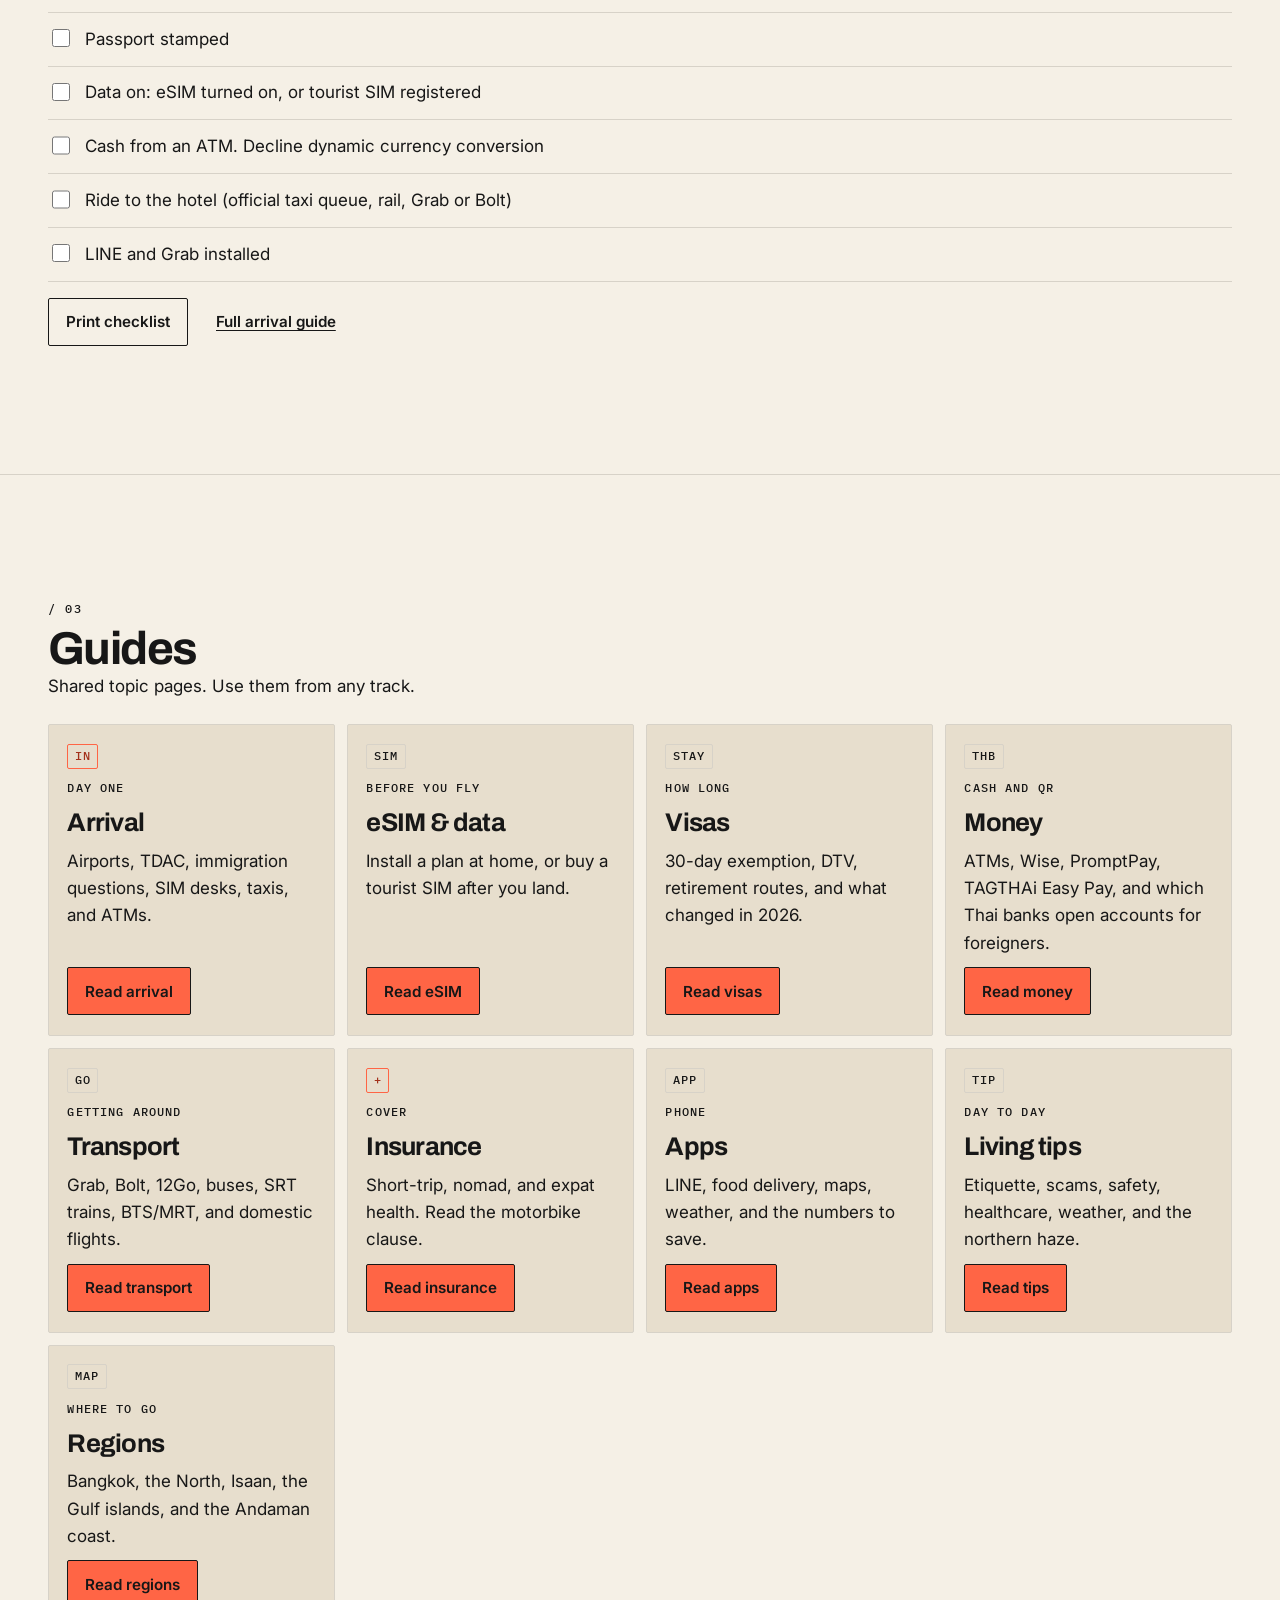
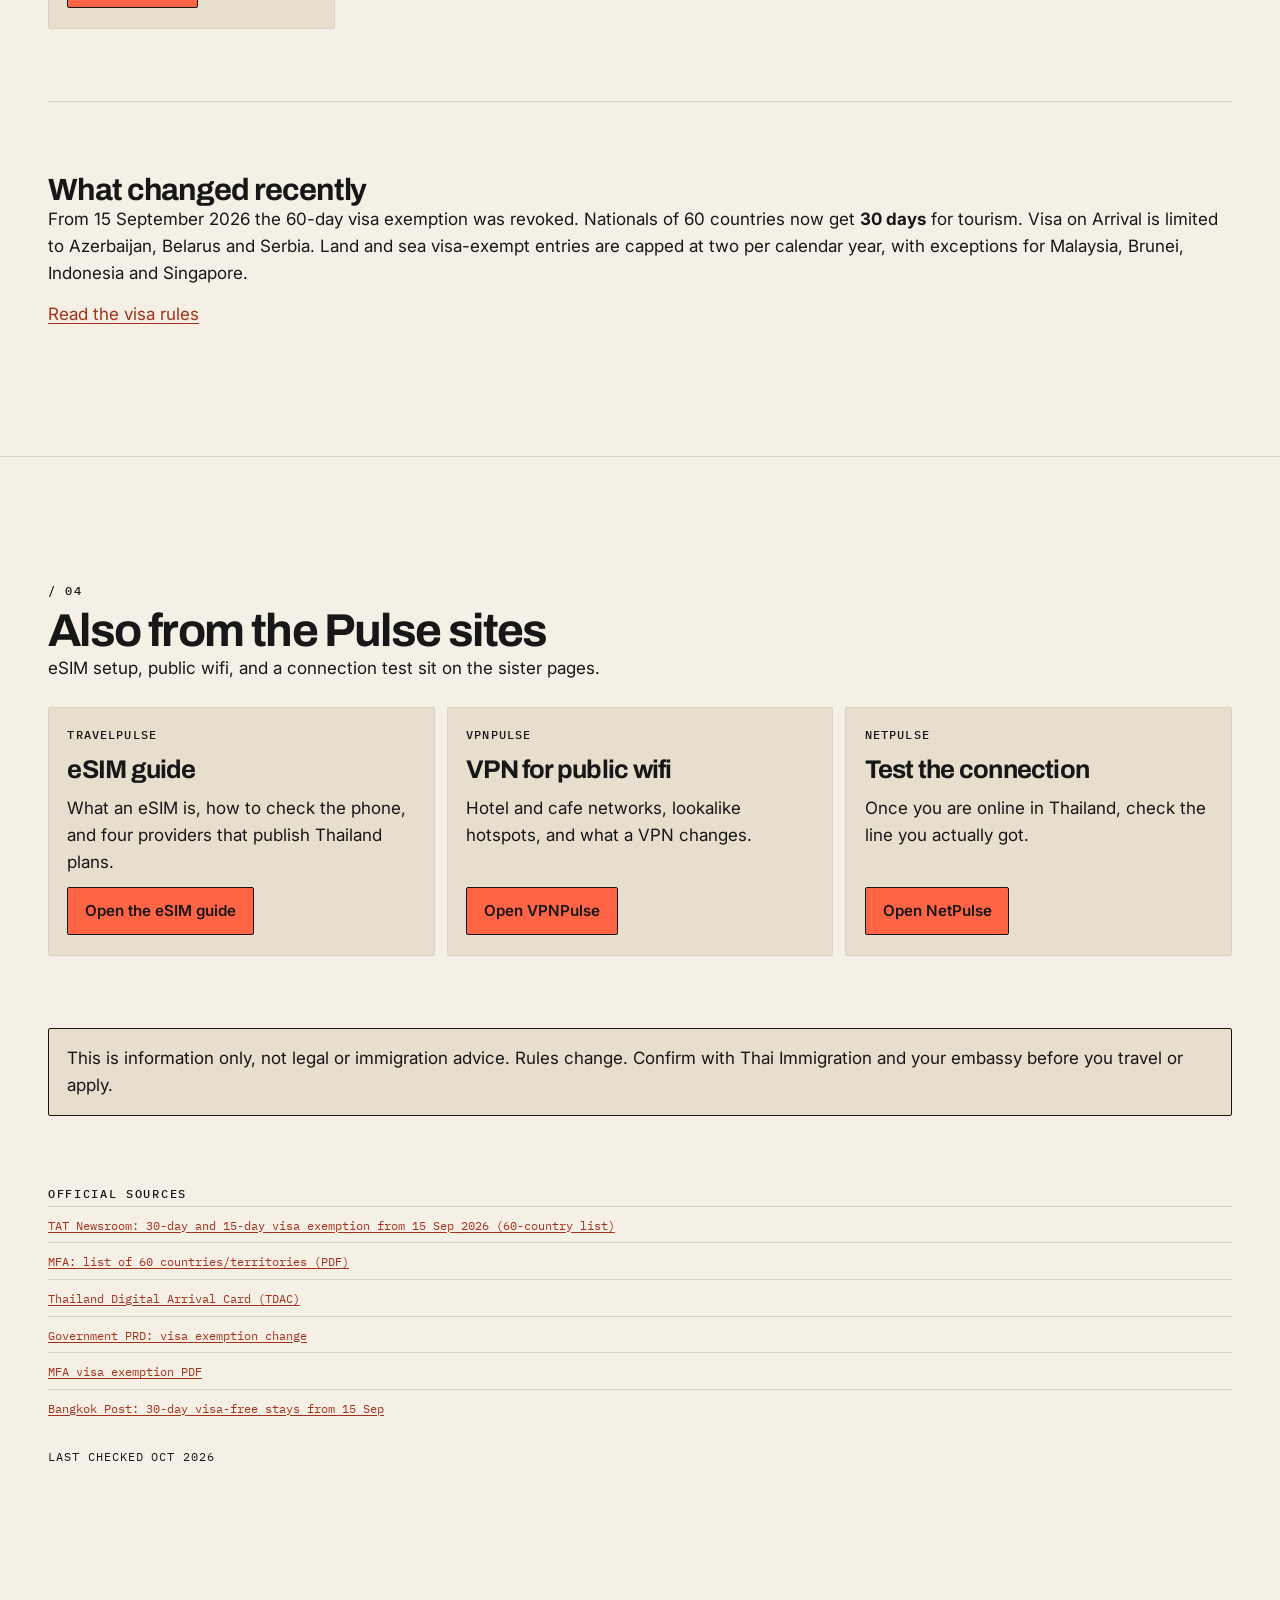
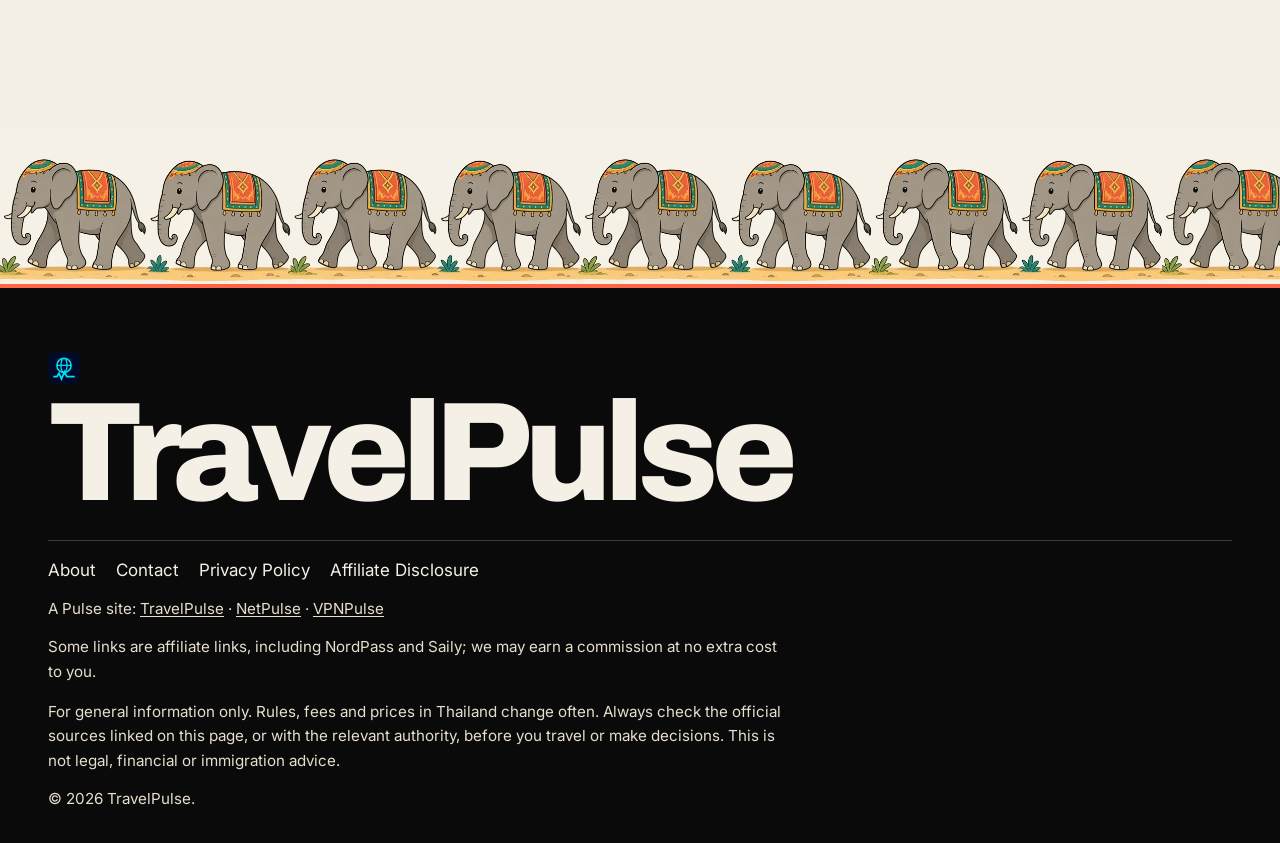
==== commit 30918155: "Fact check Oct 2026" ====
--- a/index.html
+++ b/index.html
@@ -270,7 +270,7 @@
             <li><a href="https://image.mfa.go.th/mfa/0/TkZZJfspCP/Visa_Exemption_Scheme/PR-eng.pdf" target="_blank" rel="noopener">MFA visa exemption PDF</a></li>
             <li><a href="https://www.bangkokpost.com/thailand/general/3311970/30day-visafree-stays-to-take-effect-on-sept-15" target="_blank" rel="noopener">Bangkok Post: 30-day visa-free stays from 15 Sep</a></li>
           </ul>
-          <p class="last-checked">Last checked: 2026-10-21</p>
+          <p class="last-checked">Last checked Oct 2026</p>
           </section>
       </div>
     </section>
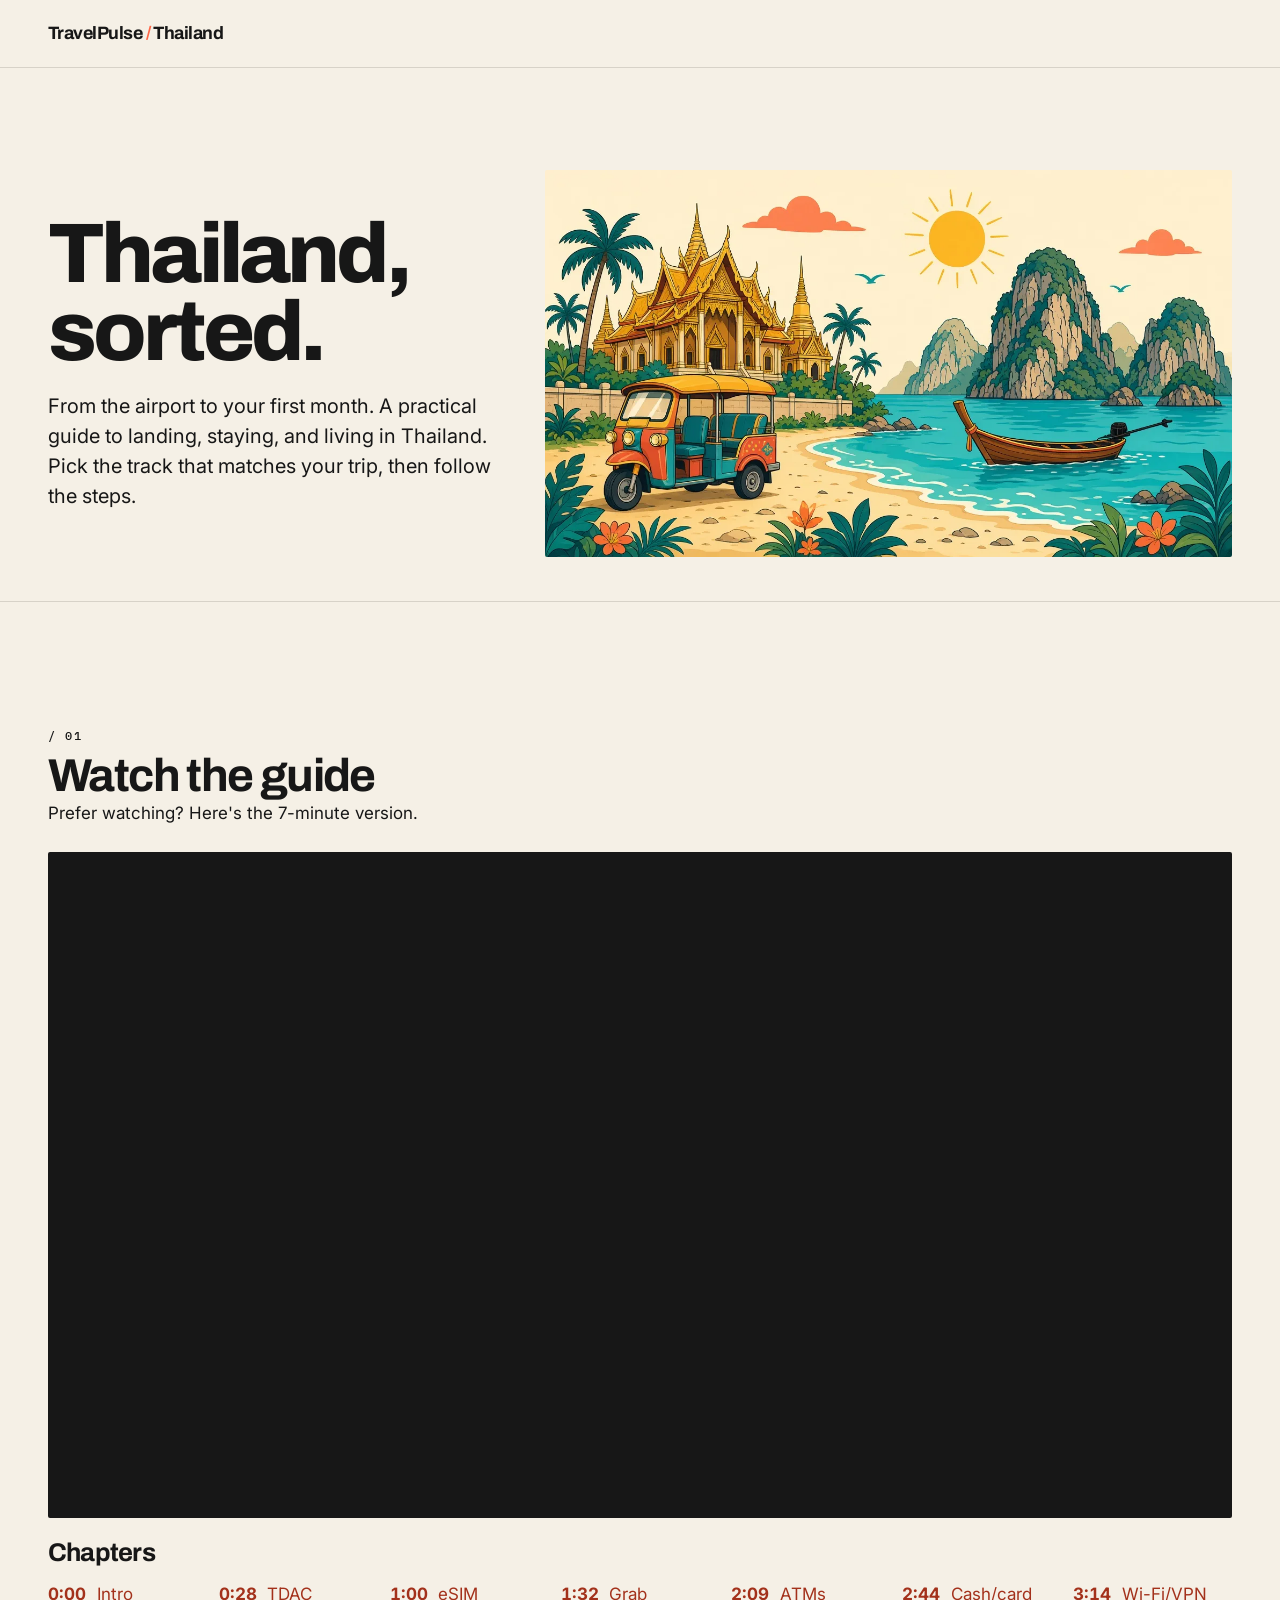
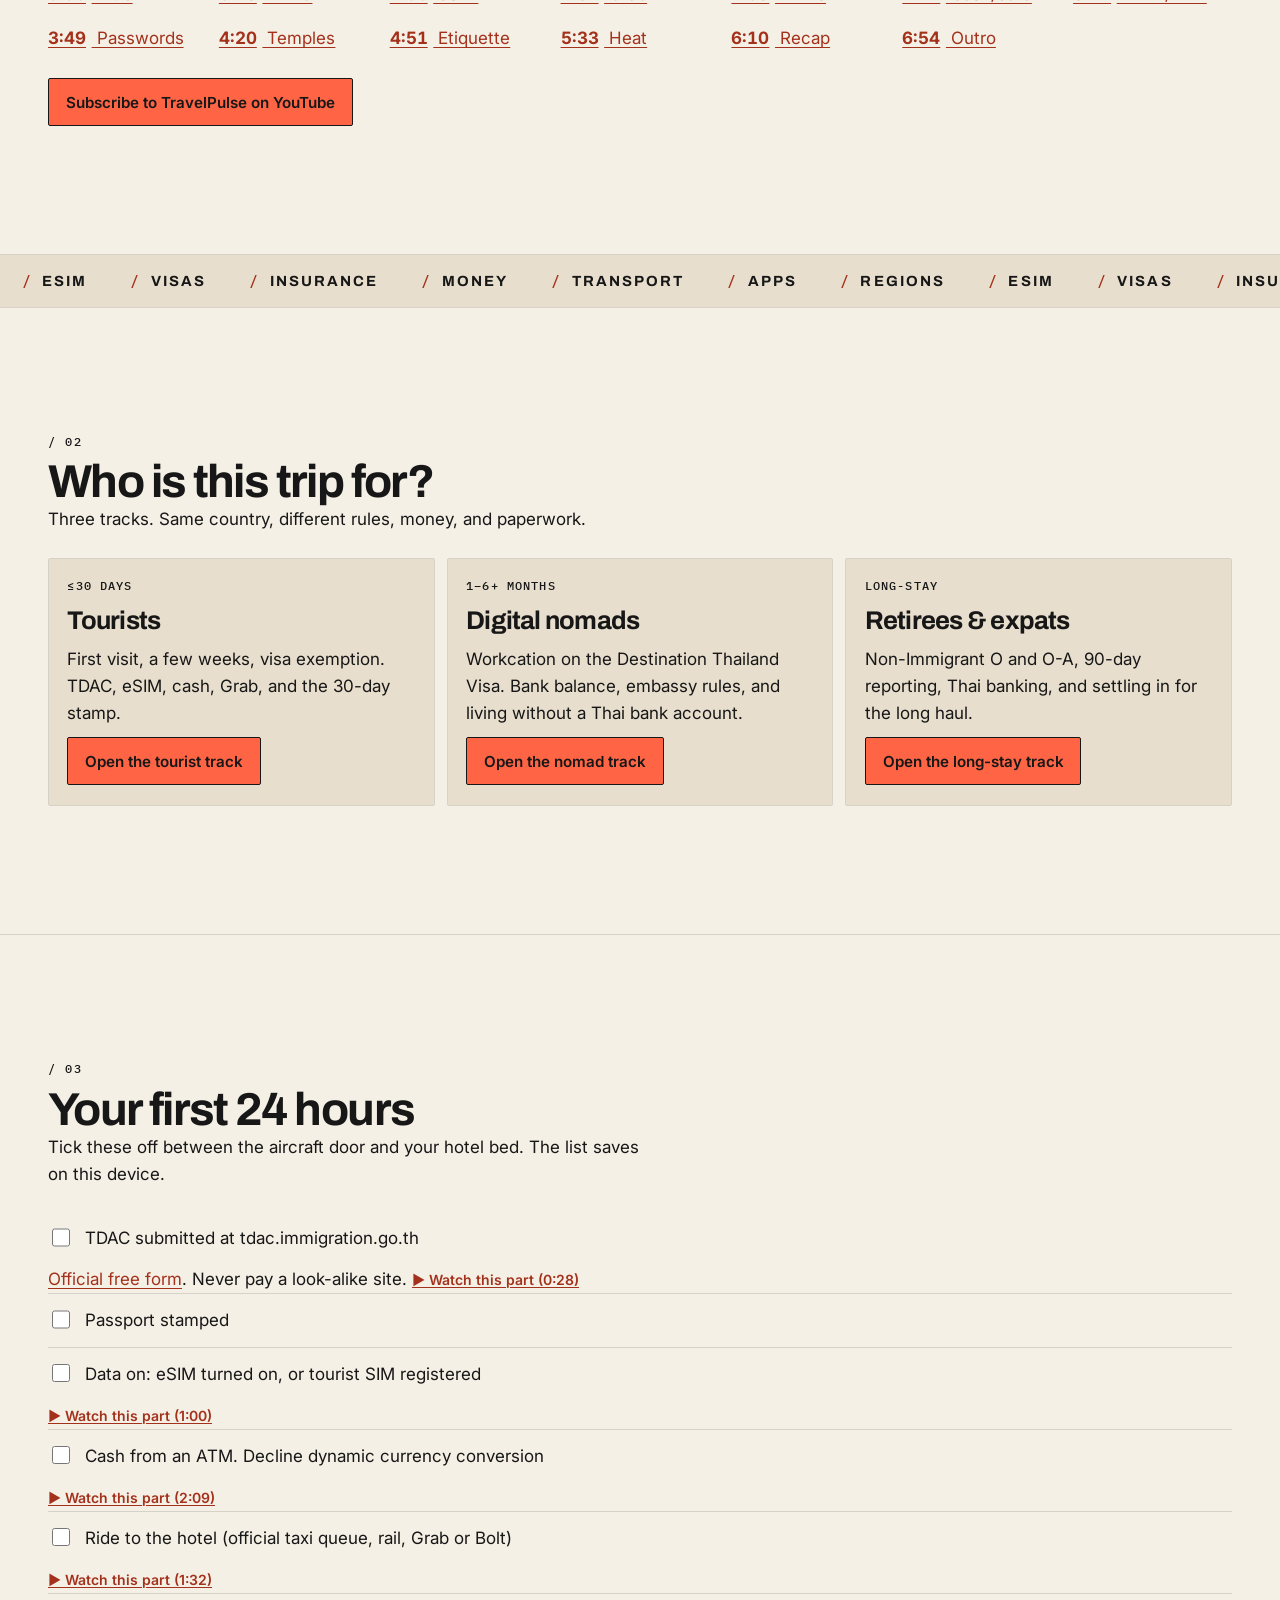
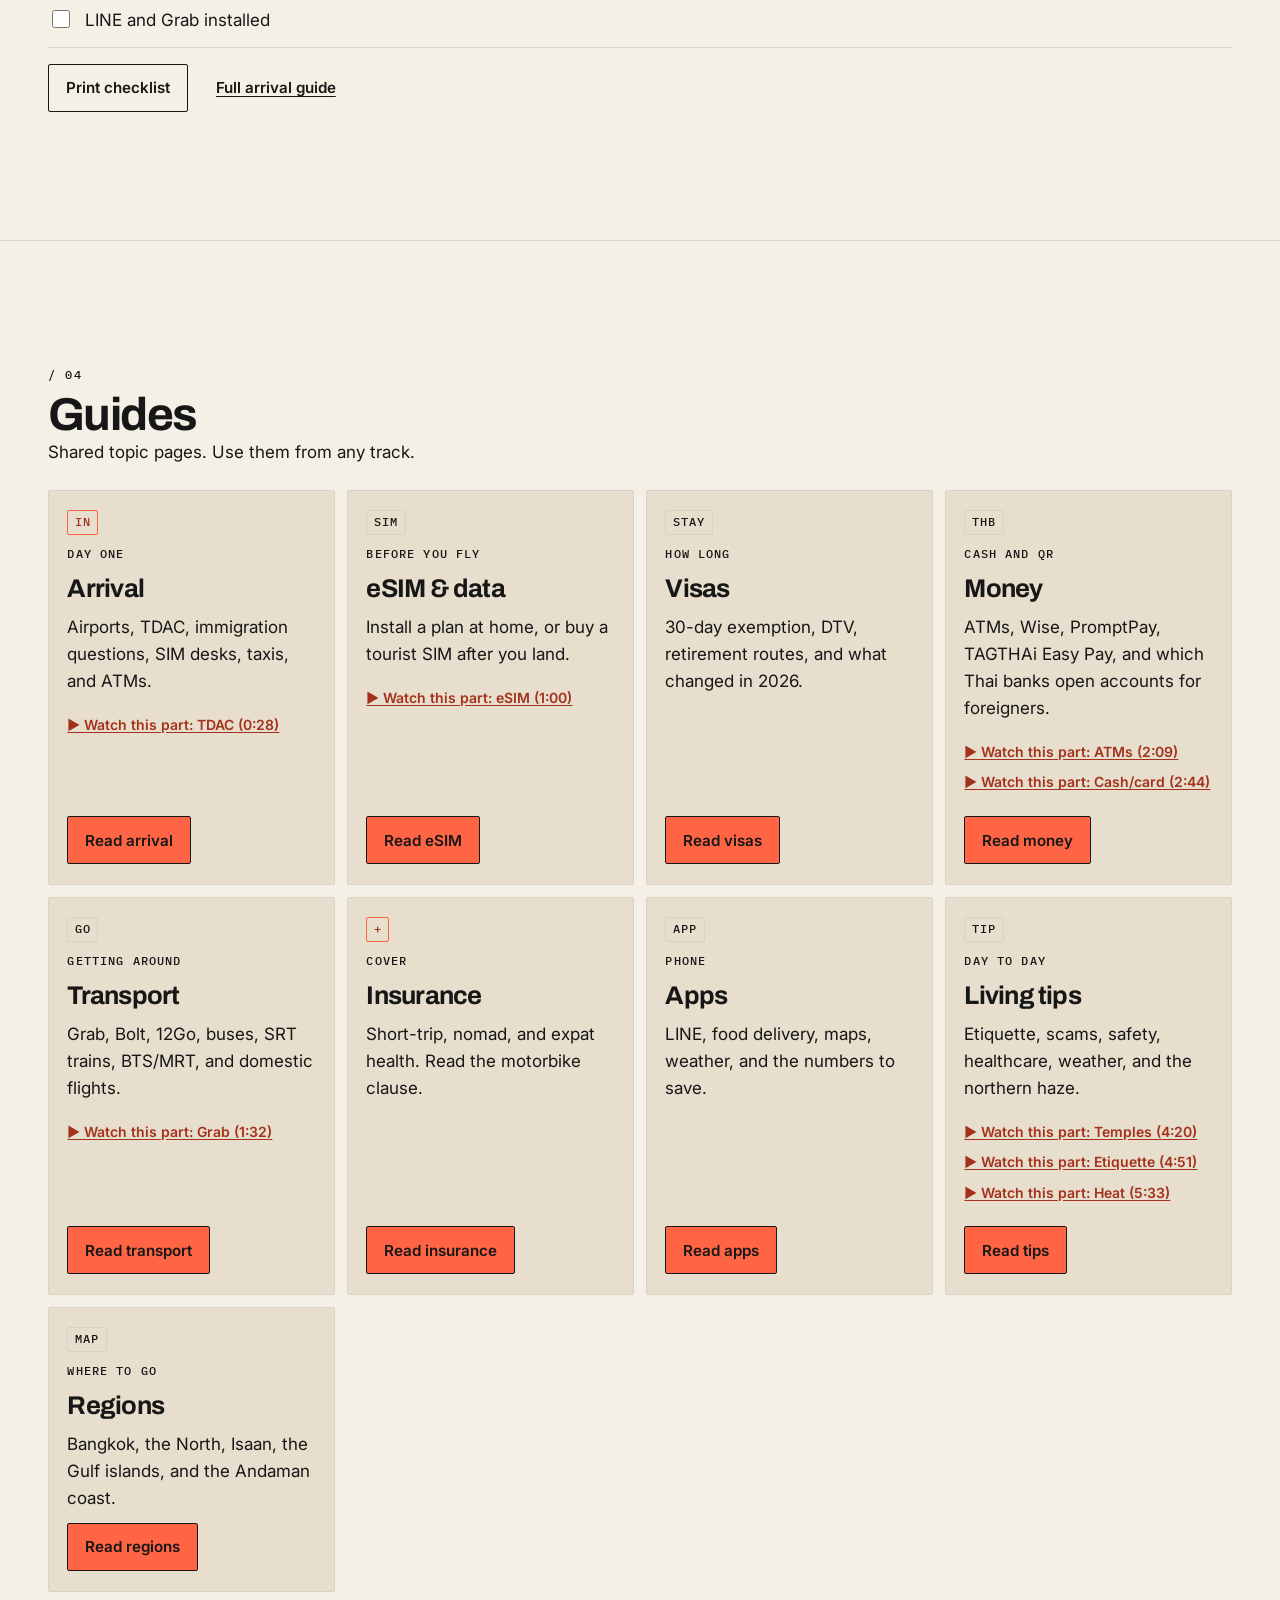
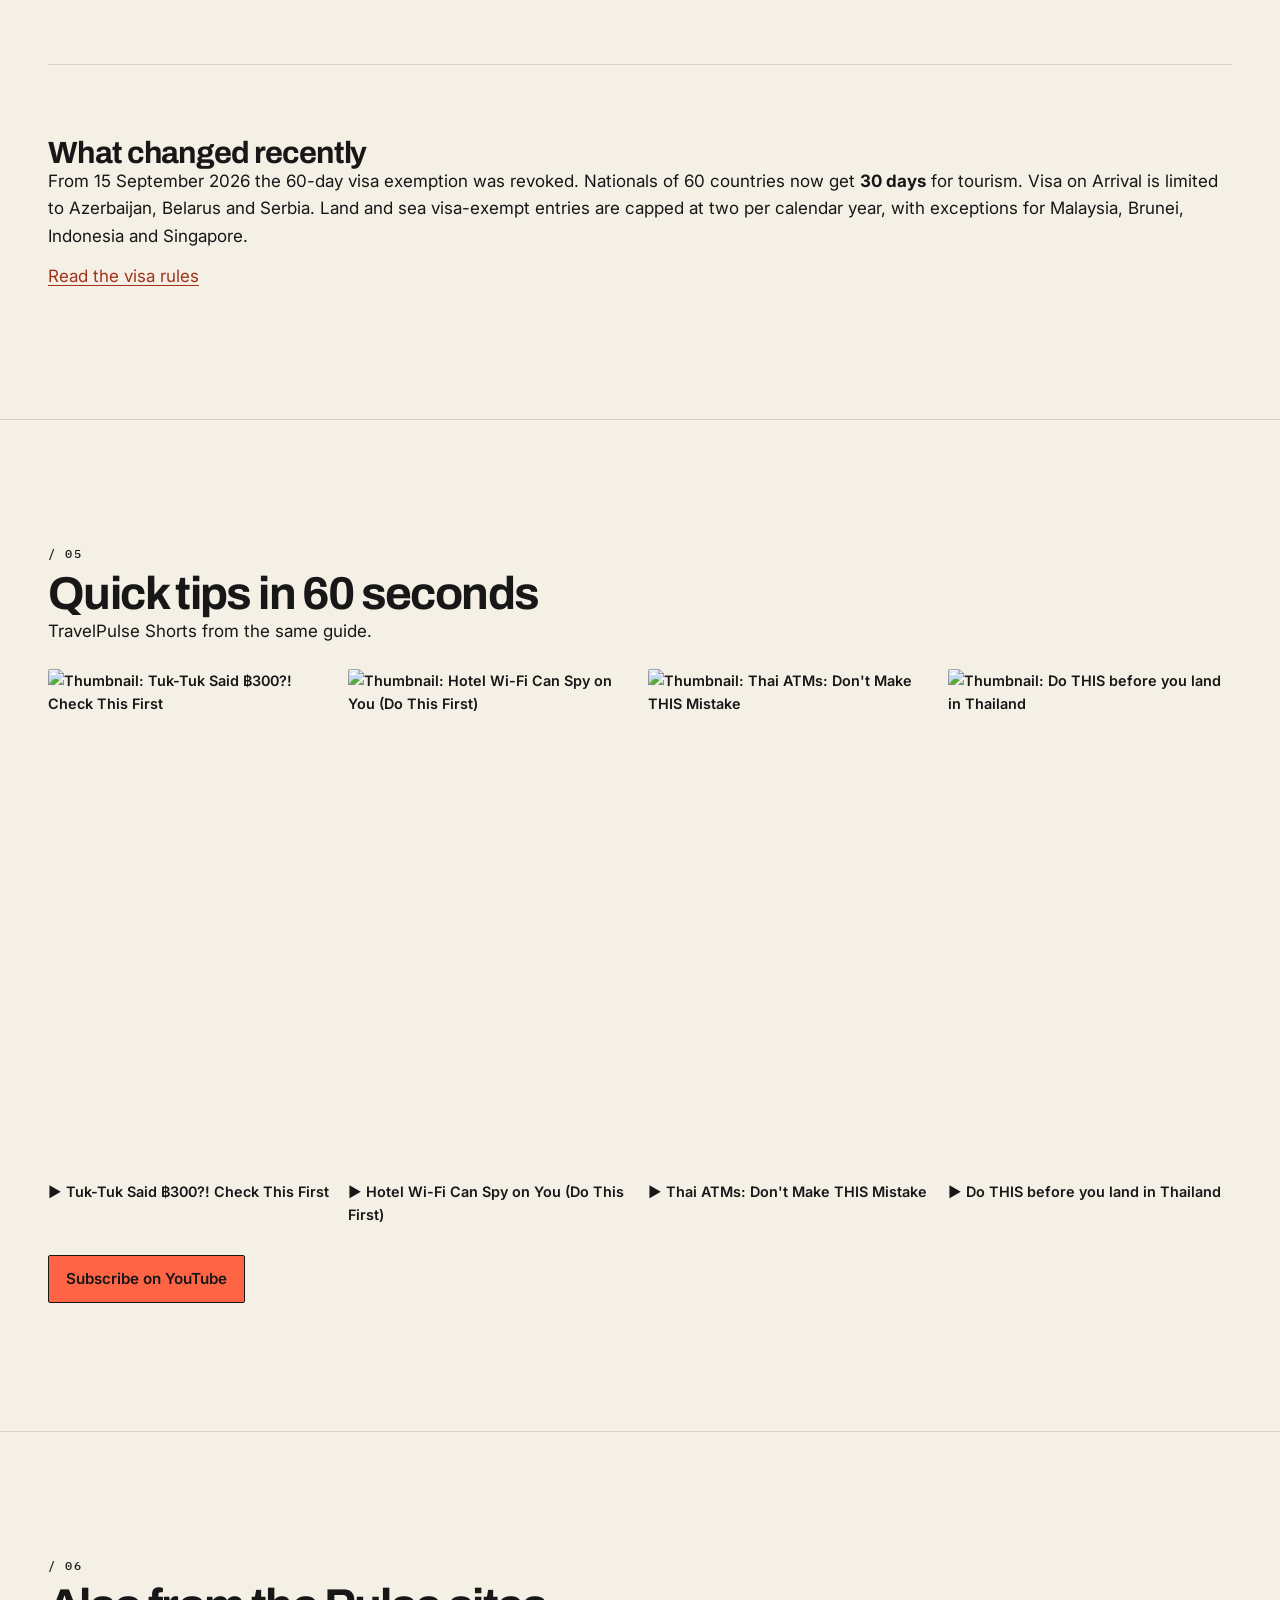
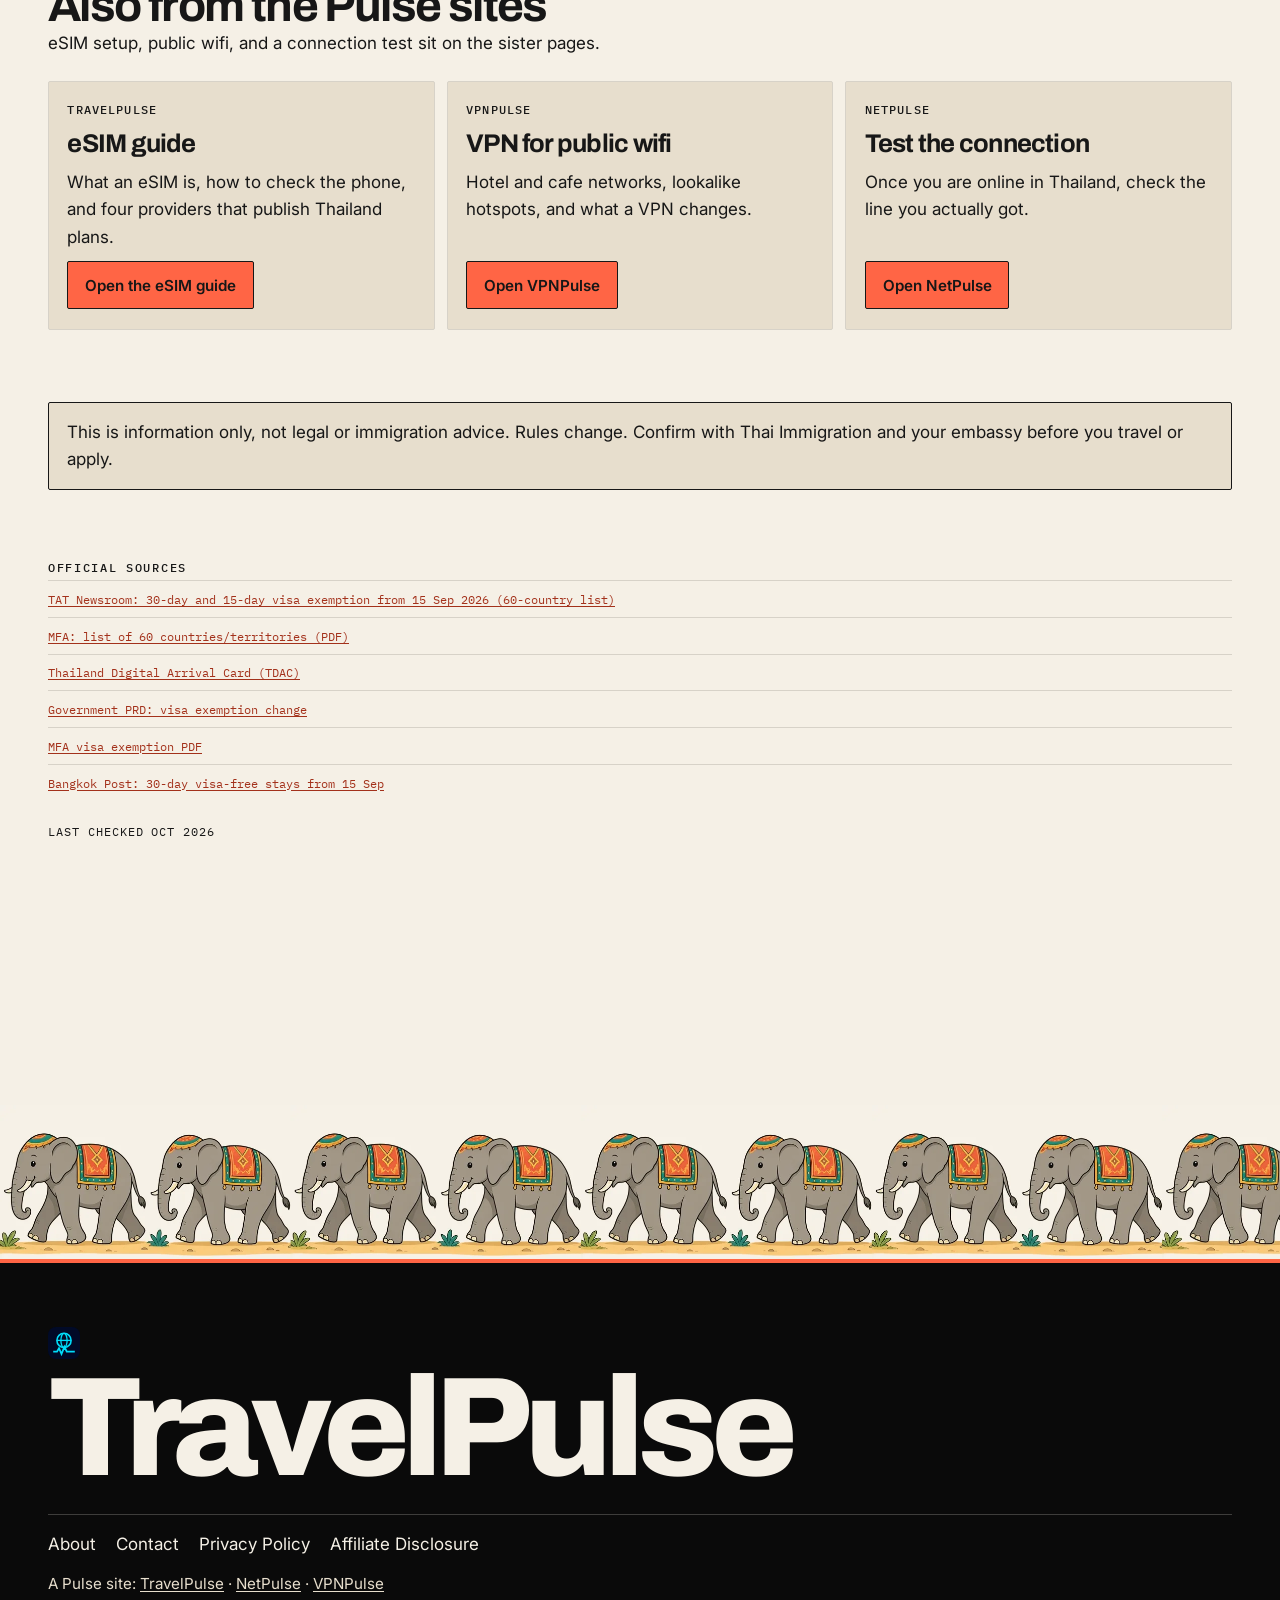
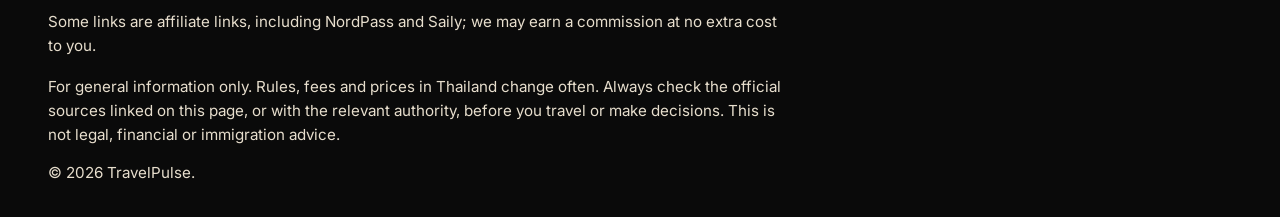
==== commit 1796213d: "Thailand guide: embed long video, chapters, watch links, Shorts row, subscribe, VideoObject schema; " ====
--- a/index.html
+++ b/index.html
@@ -47,6 +47,115 @@
         "@type": "Answer",
         "text": "An eSIM installed before the flight gives you data in the arrivals hall. Airport booths for AIS, TrueMove H and dtac need passport registration. A Thai number is a separate product from most data-only travel eSIMs."
       }
+    }
+  ]
+}
+  </script>
+  <script type="application/ld+json">
+{
+  "@context": "https://schema.org",
+  "@type": "VideoObject",
+  "name": "First Time in Thailand? 10 Things I Wish I Knew",
+  "description": "TDAC arrival card, eSIM, Grab, ATMs, cash or card, Wi-Fi and VPN, passwords, temple dress code, etiquette and heat: a first-timer's guide to Thailand by TravelPulse.",
+  "thumbnailUrl": [
+    "https://i.ytimg.com/vi/nZ7LocRbYU4/maxresdefault.jpg",
+    "https://i.ytimg.com/vi/nZ7LocRbYU4/hqdefault.jpg"
+  ],
+  "uploadDate": "2026-10-23T03:01:38-07:00",
+  "duration": "PT7M33S",
+  "embedUrl": "https://www.youtube-nocookie.com/embed/nZ7LocRbYU4",
+  "contentUrl": "https://www.youtube.com/watch?v=nZ7LocRbYU4",
+  "hasPart": [
+    {
+      "@type": "Clip",
+      "name": "Intro",
+      "startOffset": 0,
+      "endOffset": 28,
+      "url": "https://www.youtube.com/watch?v=nZ7LocRbYU4&t=0s"
+    },
+    {
+      "@type": "Clip",
+      "name": "TDAC",
+      "startOffset": 28,
+      "endOffset": 60,
+      "url": "https://www.youtube.com/watch?v=nZ7LocRbYU4&t=28s"
+    },
+    {
+      "@type": "Clip",
+      "name": "eSIM",
+      "startOffset": 60,
+      "endOffset": 92,
+      "url": "https://www.youtube.com/watch?v=nZ7LocRbYU4&t=60s"
+    },
+    {
+      "@type": "Clip",
+      "name": "Grab",
+      "startOffset": 92,
+      "endOffset": 129,
+      "url": "https://www.youtube.com/watch?v=nZ7LocRbYU4&t=92s"
+    },
+    {
+      "@type": "Clip",
+      "name": "ATMs",
+      "startOffset": 129,
+      "endOffset": 164,
+      "url": "https://www.youtube.com/watch?v=nZ7LocRbYU4&t=129s"
+    },
+    {
+      "@type": "Clip",
+      "name": "Cash/card",
+      "startOffset": 164,
+      "endOffset": 194,
+      "url": "https://www.youtube.com/watch?v=nZ7LocRbYU4&t=164s"
+    },
+    {
+      "@type": "Clip",
+      "name": "Wi-Fi/VPN",
+      "startOffset": 194,
+      "endOffset": 229,
+      "url": "https://www.youtube.com/watch?v=nZ7LocRbYU4&t=194s"
+    },
+    {
+      "@type": "Clip",
+      "name": "Passwords",
+      "startOffset": 229,
+      "endOffset": 260,
+      "url": "https://www.youtube.com/watch?v=nZ7LocRbYU4&t=229s"
+    },
+    {
+      "@type": "Clip",
+      "name": "Temples",
+      "startOffset": 260,
+      "endOffset": 291,
+      "url": "https://www.youtube.com/watch?v=nZ7LocRbYU4&t=260s"
+    },
+    {
+      "@type": "Clip",
+      "name": "Etiquette",
+      "startOffset": 291,
+      "endOffset": 333,
+      "url": "https://www.youtube.com/watch?v=nZ7LocRbYU4&t=291s"
+    },
+    {
+      "@type": "Clip",
+      "name": "Heat",
+      "startOffset": 333,
+      "endOffset": 370,
+      "url": "https://www.youtube.com/watch?v=nZ7LocRbYU4&t=333s"
+    },
+    {
+      "@type": "Clip",
+      "name": "Recap",
+      "startOffset": 370,
+      "endOffset": 414,
+      "url": "https://www.youtube.com/watch?v=nZ7LocRbYU4&t=370s"
+    },
+    {
+      "@type": "Clip",
+      "name": "Outro",
+      "startOffset": 414,
+      "endOffset": 453,
+      "url": "https://www.youtube.com/watch?v=nZ7LocRbYU4&t=414s"
     }
   ]
 }
@@ -102,6 +211,34 @@
       </div>
     </section>
 
+
+    <section class="section video-section" aria-labelledby="video-title">
+      <div class="container">
+        <h2 class="section-title" id="video-title">Watch the guide</h2>
+        <p class="section-intro">Prefer watching? Here's the 7-minute version.</p>
+        <div class="video-embed">
+          <iframe src="https://www.youtube-nocookie.com/embed/nZ7LocRbYU4" title="First time in Thailand: the 7-minute guide (TravelPulse on YouTube)" loading="lazy" allow="accelerometer; clipboard-write; encrypted-media; gyroscope; picture-in-picture; web-share" referrerpolicy="strict-origin-when-cross-origin" allowfullscreen></iframe>
+        </div>
+        <h3 class="video-chapters-title">Chapters</h3>
+        <ol class="video-chapters">
+            <li><a href="https://www.youtube.com/watch?v=nZ7LocRbYU4&amp;t=0s" target="_blank" rel="noopener"><span class="vc-time">0:00</span> Intro</a></li>
+            <li><a href="https://www.youtube.com/watch?v=nZ7LocRbYU4&amp;t=28s" target="_blank" rel="noopener"><span class="vc-time">0:28</span> TDAC</a></li>
+            <li><a href="https://www.youtube.com/watch?v=nZ7LocRbYU4&amp;t=60s" target="_blank" rel="noopener"><span class="vc-time">1:00</span> eSIM</a></li>
+            <li><a href="https://www.youtube.com/watch?v=nZ7LocRbYU4&amp;t=92s" target="_blank" rel="noopener"><span class="vc-time">1:32</span> Grab</a></li>
+            <li><a href="https://www.youtube.com/watch?v=nZ7LocRbYU4&amp;t=129s" target="_blank" rel="noopener"><span class="vc-time">2:09</span> ATMs</a></li>
+            <li><a href="https://www.youtube.com/watch?v=nZ7LocRbYU4&amp;t=164s" target="_blank" rel="noopener"><span class="vc-time">2:44</span> Cash/card</a></li>
+            <li><a href="https://www.youtube.com/watch?v=nZ7LocRbYU4&amp;t=194s" target="_blank" rel="noopener"><span class="vc-time">3:14</span> Wi-Fi/VPN</a></li>
+            <li><a href="https://www.youtube.com/watch?v=nZ7LocRbYU4&amp;t=229s" target="_blank" rel="noopener"><span class="vc-time">3:49</span> Passwords</a></li>
+            <li><a href="https://www.youtube.com/watch?v=nZ7LocRbYU4&amp;t=260s" target="_blank" rel="noopener"><span class="vc-time">4:20</span> Temples</a></li>
+            <li><a href="https://www.youtube.com/watch?v=nZ7LocRbYU4&amp;t=291s" target="_blank" rel="noopener"><span class="vc-time">4:51</span> Etiquette</a></li>
+            <li><a href="https://www.youtube.com/watch?v=nZ7LocRbYU4&amp;t=333s" target="_blank" rel="noopener"><span class="vc-time">5:33</span> Heat</a></li>
+            <li><a href="https://www.youtube.com/watch?v=nZ7LocRbYU4&amp;t=370s" target="_blank" rel="noopener"><span class="vc-time">6:10</span> Recap</a></li>
+            <li><a href="https://www.youtube.com/watch?v=nZ7LocRbYU4&amp;t=414s" target="_blank" rel="noopener"><span class="vc-time">6:54</span> Outro</a></li>
+        </ol>
+        <p><a class="btn btn-primary" href="https://www.youtube.com/@TravelPulse-01?sub_confirmation=1" target="_blank" rel="noopener">Subscribe to TravelPulse on YouTube</a></p>
+      </div>
+    </section>
+
     <div class="marquee" aria-hidden="true">
       <div class="marquee-track">
         <div class="marquee-group"><span>eSIM</span><span>Visas</span><span>Insurance</span><span>Money</span><span>Transport</span><span>Apps</span><span>Regions</span></div>
@@ -141,11 +278,11 @@
         <h2 class="section-title" id="hours-title">Your first 24 hours</h2>
         <p class="section-intro">Tick these off between the aircraft door and your hotel bed. The list saves on this device.</p>
         <ul class="checklist" data-checklist="arrival">
-          <li><label><input type="checkbox" data-key="tdac"> TDAC submitted at tdac.immigration.go.th</label></li>
+          <li><label><input type="checkbox" data-key="tdac"> TDAC submitted at tdac.immigration.go.th</label> <a href="https://tdac.immigration.go.th/arrival-card/#/home" target="_blank" rel="noopener">Official free form</a>. Never pay a look-alike site. <a class="watch-part" href="https://www.youtube.com/watch?v=nZ7LocRbYU4&amp;t=28s" target="_blank" rel="noopener">▶ Watch this part (0:28)</a></li>
           <li><label><input type="checkbox" data-key="stamp"> Passport stamped</label></li>
-          <li><label><input type="checkbox" data-key="data"> Data on: eSIM turned on, or tourist SIM registered</label></li>
-          <li><label><input type="checkbox" data-key="cash"> Cash from an ATM. Decline dynamic currency conversion</label></li>
-          <li><label><input type="checkbox" data-key="ride"> Ride to the hotel (official taxi queue, rail, Grab or Bolt)</label></li>
+          <li><label><input type="checkbox" data-key="data"> Data on: eSIM turned on, or tourist SIM registered</label> <a class="watch-part" href="https://www.youtube.com/watch?v=nZ7LocRbYU4&amp;t=60s" target="_blank" rel="noopener">▶ Watch this part (1:00)</a></li>
+          <li><label><input type="checkbox" data-key="cash"> Cash from an ATM. Decline dynamic currency conversion</label> <a class="watch-part" href="https://www.youtube.com/watch?v=nZ7LocRbYU4&amp;t=129s" target="_blank" rel="noopener">▶ Watch this part (2:09)</a></li>
+          <li><label><input type="checkbox" data-key="ride"> Ride to the hotel (official taxi queue, rail, Grab or Bolt)</label> <a class="watch-part" href="https://www.youtube.com/watch?v=nZ7LocRbYU4&amp;t=92s" target="_blank" rel="noopener">▶ Watch this part (1:32)</a></li>
           <li><label><input type="checkbox" data-key="apps"> LINE and Grab installed</label></li>
         </ul>
         <div class="checklist-actions">
@@ -165,6 +302,7 @@
             <span class="tool-tag">Day one</span>
             <h3>Arrival</h3>
             <p>Airports, TDAC, immigration questions, SIM desks, taxis, and ATMs.</p>
+            <p class="watch-links"><a class="watch-part" href="https://www.youtube.com/watch?v=nZ7LocRbYU4&amp;t=28s" target="_blank" rel="noopener">▶ Watch this part: TDAC (0:28)</a></p>
             <a href="arrival.html" class="btn btn-primary">Read arrival</a>
           </article>
           <article class="tool-card">
@@ -172,6 +310,7 @@
             <span class="tool-tag">Before you fly</span>
             <h3>eSIM &amp; data</h3>
             <p>Install a plan at home, or buy a tourist SIM after you land.</p>
+            <p class="watch-links"><a class="watch-part" href="https://www.youtube.com/watch?v=nZ7LocRbYU4&amp;t=60s" target="_blank" rel="noopener">▶ Watch this part: eSIM (1:00)</a></p>
             <a href="esim.html" class="btn btn-primary">Read eSIM</a>
           </article>
           <article class="tool-card">
@@ -186,6 +325,7 @@
             <span class="tool-tag">Cash and QR</span>
             <h3>Money</h3>
             <p>ATMs, Wise, PromptPay, TAGTHAi Easy Pay, and which Thai banks open accounts for foreigners.</p>
+            <p class="watch-links"><a class="watch-part" href="https://www.youtube.com/watch?v=nZ7LocRbYU4&amp;t=129s" target="_blank" rel="noopener">▶ Watch this part: ATMs (2:09)</a> <a class="watch-part" href="https://www.youtube.com/watch?v=nZ7LocRbYU4&amp;t=164s" target="_blank" rel="noopener">▶ Watch this part: Cash/card (2:44)</a></p>
             <a href="money.html" class="btn btn-primary">Read money</a>
           </article>
           <article class="tool-card">
@@ -193,6 +333,7 @@
             <span class="tool-tag">Getting around</span>
             <h3>Transport</h3>
             <p>Grab, Bolt, 12Go, buses, SRT trains, BTS/MRT, and domestic flights.</p>
+            <p class="watch-links"><a class="watch-part" href="https://www.youtube.com/watch?v=nZ7LocRbYU4&amp;t=92s" target="_blank" rel="noopener">▶ Watch this part: Grab (1:32)</a></p>
             <a href="transport.html" class="btn btn-primary">Read transport</a>
           </article>
           <article class="tool-card">
@@ -214,6 +355,7 @@
             <span class="tool-tag">Day to day</span>
             <h3>Living tips</h3>
             <p>Etiquette, scams, safety, healthcare, weather, and the northern haze.</p>
+            <p class="watch-links"><a class="watch-part" href="https://www.youtube.com/watch?v=nZ7LocRbYU4&amp;t=260s" target="_blank" rel="noopener">▶ Watch this part: Temples (4:20)</a> <a class="watch-part" href="https://www.youtube.com/watch?v=nZ7LocRbYU4&amp;t=291s" target="_blank" rel="noopener">▶ Watch this part: Etiquette (4:51)</a> <a class="watch-part" href="https://www.youtube.com/watch?v=nZ7LocRbYU4&amp;t=333s" target="_blank" rel="noopener">▶ Watch this part: Heat (5:33)</a></p>
             <a href="living.html" class="btn btn-primary">Read tips</a>
           </article>
           <article class="tool-card">
@@ -230,6 +372,20 @@
           <p>From 15 September 2026 the 60-day visa exemption was revoked. Nationals of 60 countries now get <strong>30 days</strong> for tourism. Visa on Arrival is limited to Azerbaijan, Belarus and Serbia. Land and sea visa-exempt entries are capped at two per calendar year, with exceptions for Malaysia, Brunei, Indonesia and Singapore.</p>
           <p><a href="visas.html">Read the visa rules</a></p>
         </aside>
+      </div>
+    </section>
+
+    <section class="section" aria-labelledby="shorts-title">
+      <div class="container">
+        <h2 class="section-title" id="shorts-title">Quick tips in 60 seconds</h2>
+        <p class="section-intro">TravelPulse Shorts from the same guide.</p>
+        <div class="shorts-row">
+          <a class="short-card" href="https://www.youtube.com/shorts/kn7_z7a00NI" target="_blank" rel="noopener"><img src="https://i.ytimg.com/vi/kn7_z7a00NI/hqdefault.jpg" alt="Thumbnail: Tuk-Tuk Said ฿300?! Check This First" width="480" height="360" loading="lazy" decoding="async"><span>▶ Tuk-Tuk Said ฿300?! Check This First</span></a>
+          <a class="short-card" href="https://www.youtube.com/shorts/oCBCcSpndHc" target="_blank" rel="noopener"><img src="https://i.ytimg.com/vi/oCBCcSpndHc/hqdefault.jpg" alt="Thumbnail: Hotel Wi-Fi Can Spy on You (Do This First)" width="480" height="360" loading="lazy" decoding="async"><span>▶ Hotel Wi-Fi Can Spy on You (Do This First)</span></a>
+          <a class="short-card" href="https://www.youtube.com/shorts/-RM2w3VfJQY" target="_blank" rel="noopener"><img src="https://i.ytimg.com/vi/-RM2w3VfJQY/hqdefault.jpg" alt="Thumbnail: Thai ATMs: Don&#39;t Make THIS Mistake" width="480" height="360" loading="lazy" decoding="async"><span>▶ Thai ATMs: Don&#39;t Make THIS Mistake</span></a>
+          <a class="short-card" href="https://www.youtube.com/shorts/5zCgy-G5jpg" target="_blank" rel="noopener"><img src="https://i.ytimg.com/vi/5zCgy-G5jpg/hqdefault.jpg" alt="Thumbnail: Do THIS before you land in Thailand" width="480" height="360" loading="lazy" decoding="async"><span>▶ Do THIS before you land in Thailand</span></a>
+        </div>
+        <p><a class="btn btn-primary" href="https://www.youtube.com/@TravelPulse-01?sub_confirmation=1" target="_blank" rel="noopener">Subscribe on YouTube</a></p>
       </div>
     </section>
 
@@ -265,7 +421,7 @@
           <ul>
             <li><a href="https://www.tatnews.org/2026/09/thailand-introduces-new-30-day-and-15-day-visa-exemption-rules-from-15-september/" target="_blank" rel="noopener">TAT Newsroom: 30-day and 15-day visa exemption from 15 Sep 2026 (60-country list)</a></li>
             <li><a href="https://image.mfa.go.th/mfa/0/zE6021nSnu/0303/%E0%B8%9C.30.pdf" target="_blank" rel="noopener">MFA: list of 60 countries/territories (PDF)</a></li>
-            <li><a href="https://tdac.immigration.go.th" target="_blank" rel="noopener">Thailand Digital Arrival Card (TDAC)</a></li>
+            <li><a href="https://tdac.immigration.go.th/arrival-card/#/home" target="_blank" rel="noopener">Thailand Digital Arrival Card (TDAC)</a></li>
             <li><a href="https://thailand.prd.go.th/en/content/category/detail/id/48/iid/538547" target="_blank" rel="noopener">Government PRD: visa exemption change</a></li>
             <li><a href="https://image.mfa.go.th/mfa/0/TkZZJfspCP/Visa_Exemption_Scheme/PR-eng.pdf" target="_blank" rel="noopener">MFA visa exemption PDF</a></li>
             <li><a href="https://www.bangkokpost.com/thailand/general/3311970/30day-visafree-stays-to-take-effect-on-sept-15" target="_blank" rel="noopener">Bangkok Post: 30-day visa-free stays from 15 Sep</a></li>
--- a/assets/css/style.css
+++ b/assets/css/style.css
@@ -1047,3 +1047,16 @@
 
 /* App store links */
 .store-links { display: flex; flex-wrap: wrap; gap: 0.5rem; margin-top: 0.9rem; }
+
+/* Video guide (Oct 2026) */
+.video-embed { position: relative; width: 100%; aspect-ratio: 16 / 9; background: var(--ink); border-radius: var(--radius); overflow: hidden; margin: 1rem 0 1.25rem; }
+.video-embed iframe { position: absolute; inset: 0; width: 100%; height: 100%; border: 0; }
+.video-chapters-title { margin: 0 0 .5rem; }
+.video-chapters { list-style: none; padding: 0; margin: 0 0 1.25rem; display: grid; grid-template-columns: repeat(auto-fill, minmax(150px, 1fr)); gap: .4rem .75rem; }
+.video-chapters a { display: block; padding: .35rem 0; }
+.vc-time { font-variant-numeric: tabular-nums; font-weight: 700; margin-right: .35rem; }
+.watch-part { display: inline-block; font-size: .875rem; font-weight: 600; margin-top: .25rem; }
+.watch-links { display: flex; flex-wrap: wrap; gap: .25rem .9rem; margin: .25rem 0 .75rem; }
+.shorts-row { display: grid; grid-auto-flow: column; grid-auto-columns: minmax(160px, 1fr); gap: 1rem; overflow-x: auto; padding-bottom: .5rem; margin: 1rem 0 1.25rem; scroll-snap-type: x mandatory; }
+.short-card { scroll-snap-align: start; display: flex; flex-direction: column; gap: .4rem; text-decoration: none; color: var(--ink); font-weight: 600; font-size: .9rem; }
+.short-card img { width: 100%; height: auto; aspect-ratio: 9 / 16; object-fit: cover; border-radius: var(--radius); }
